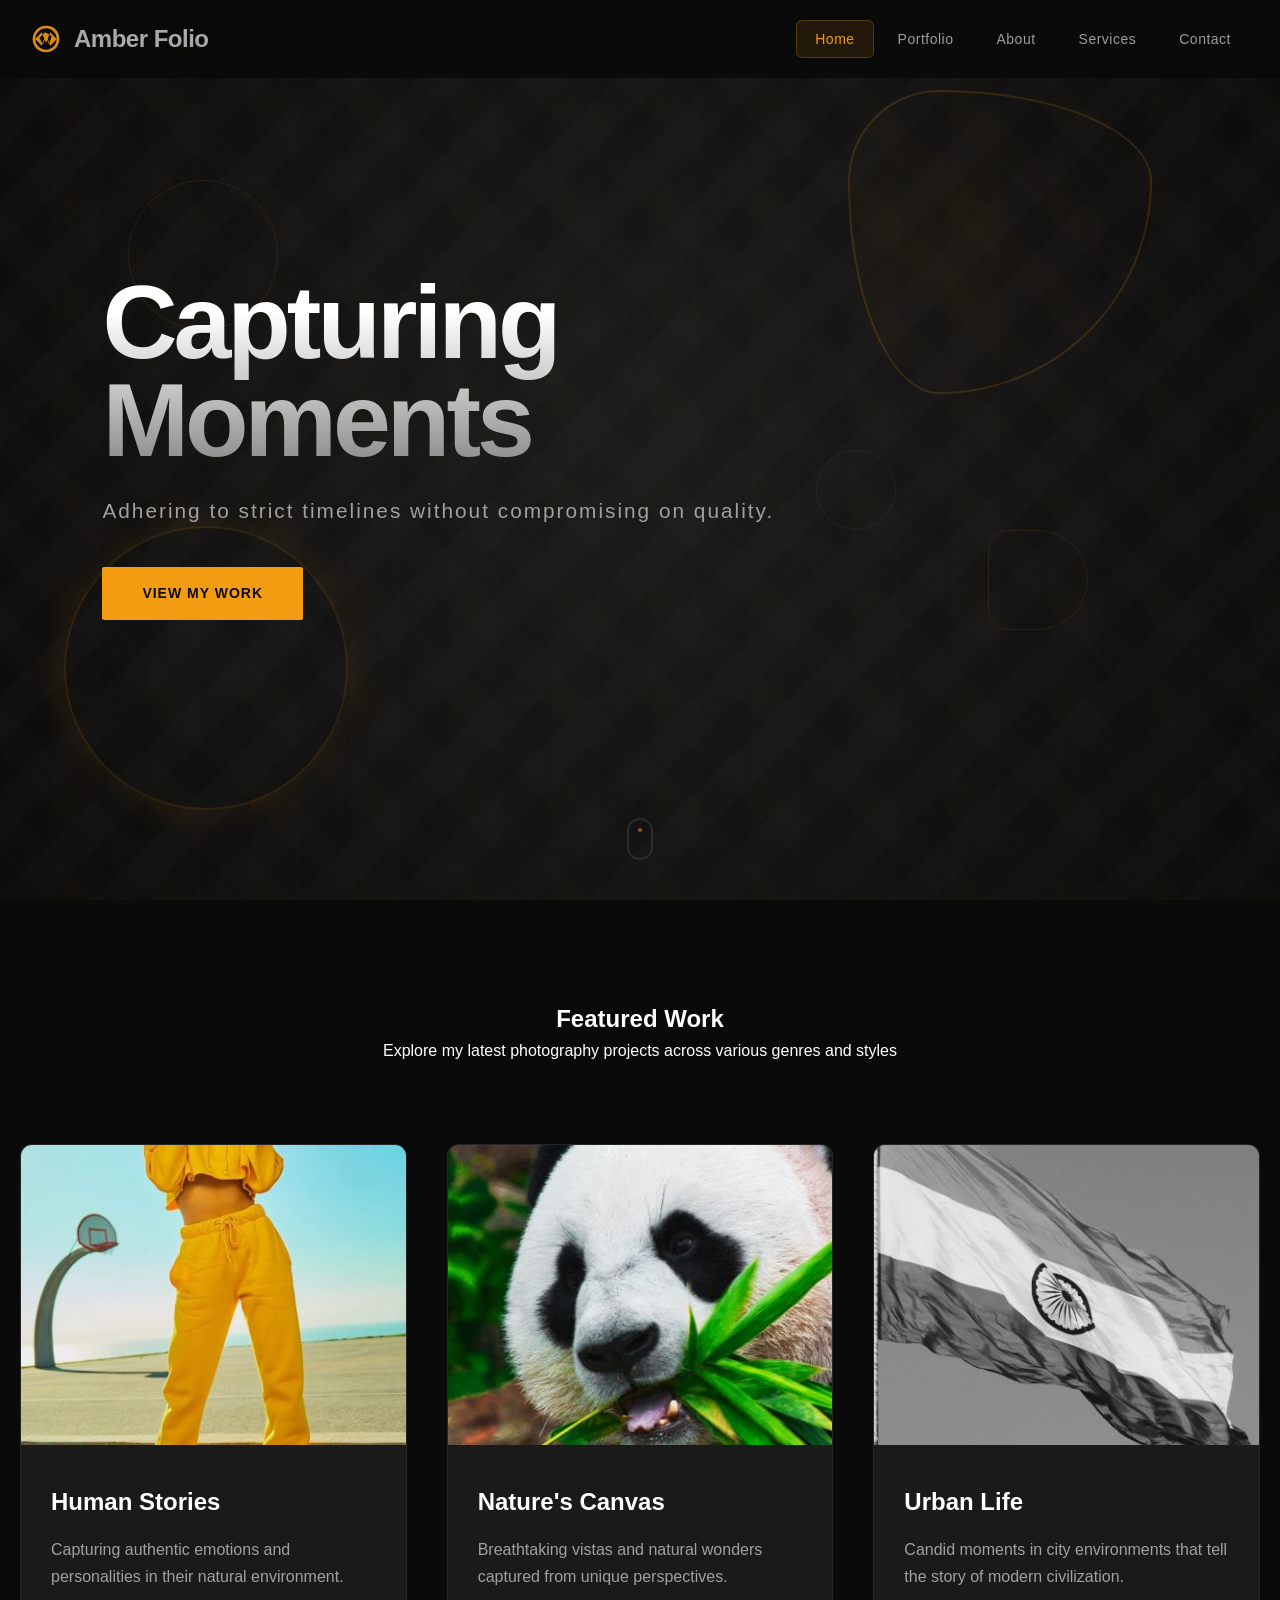
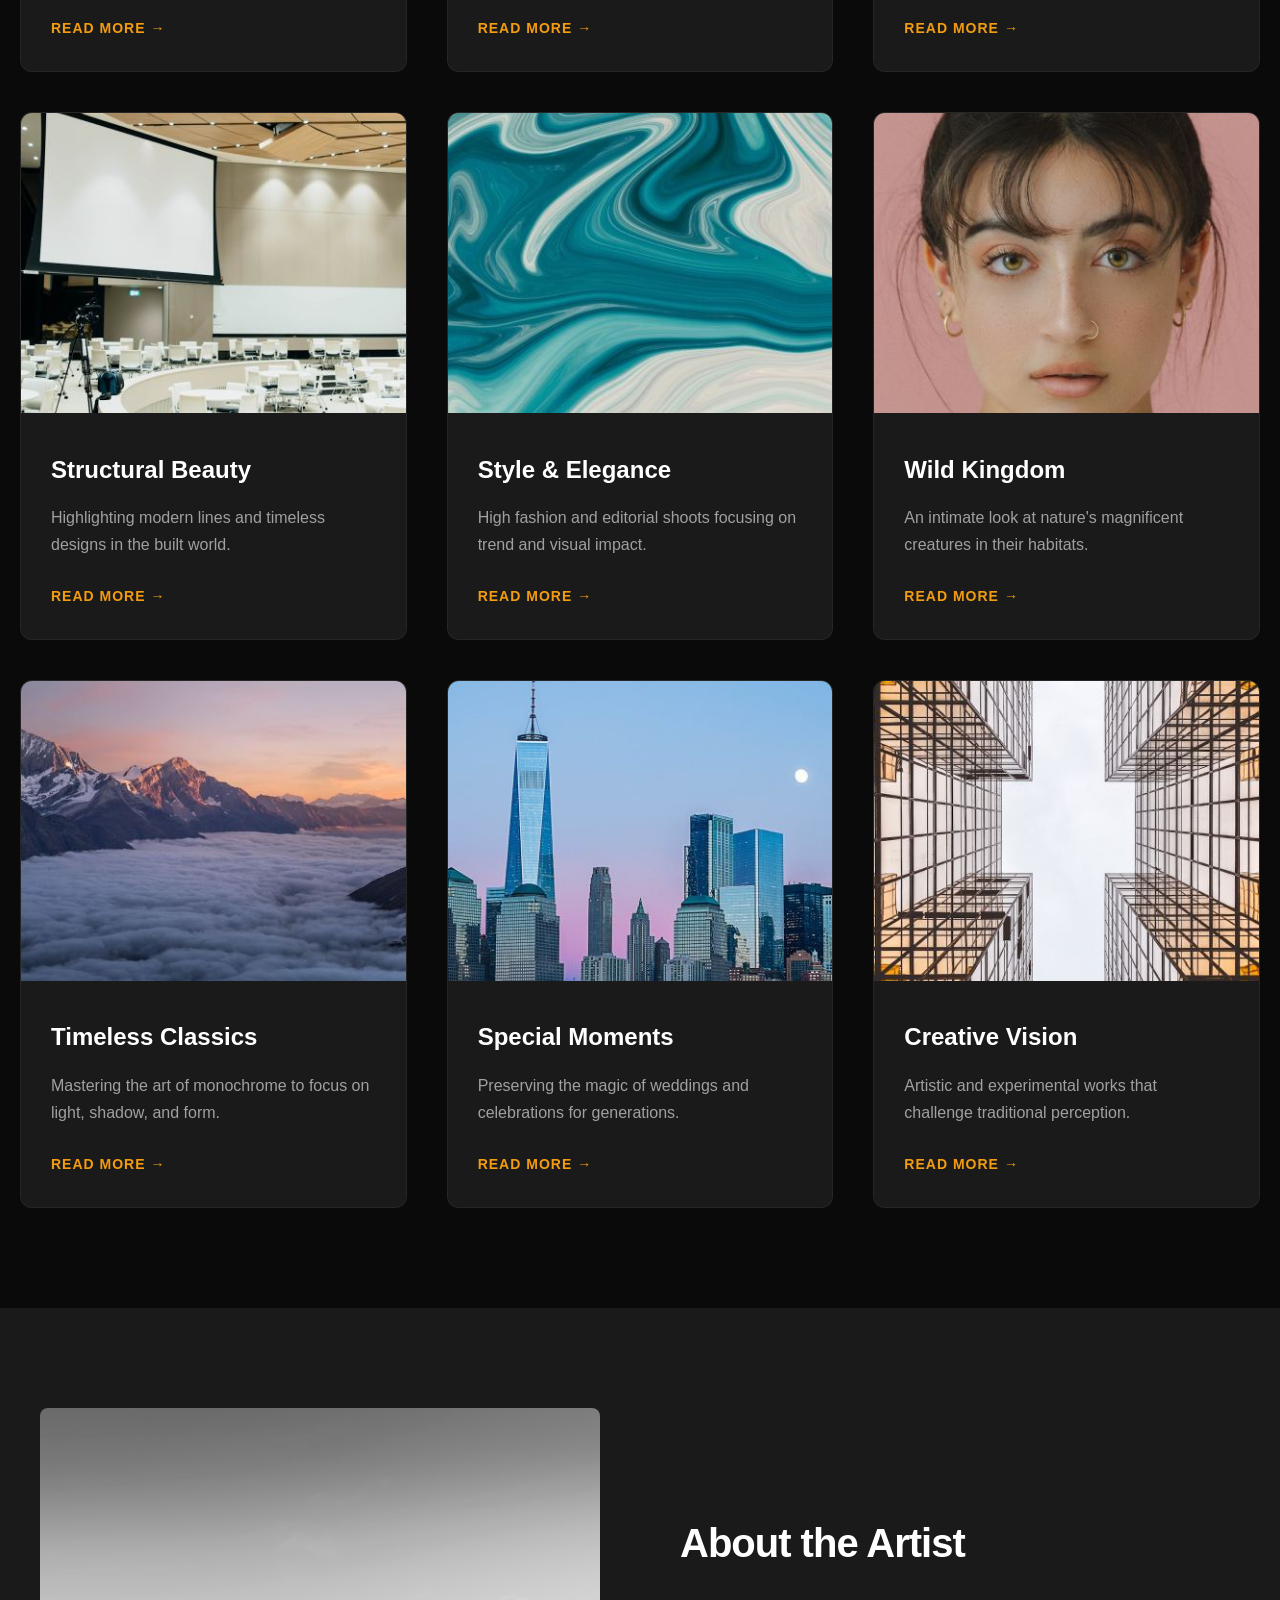
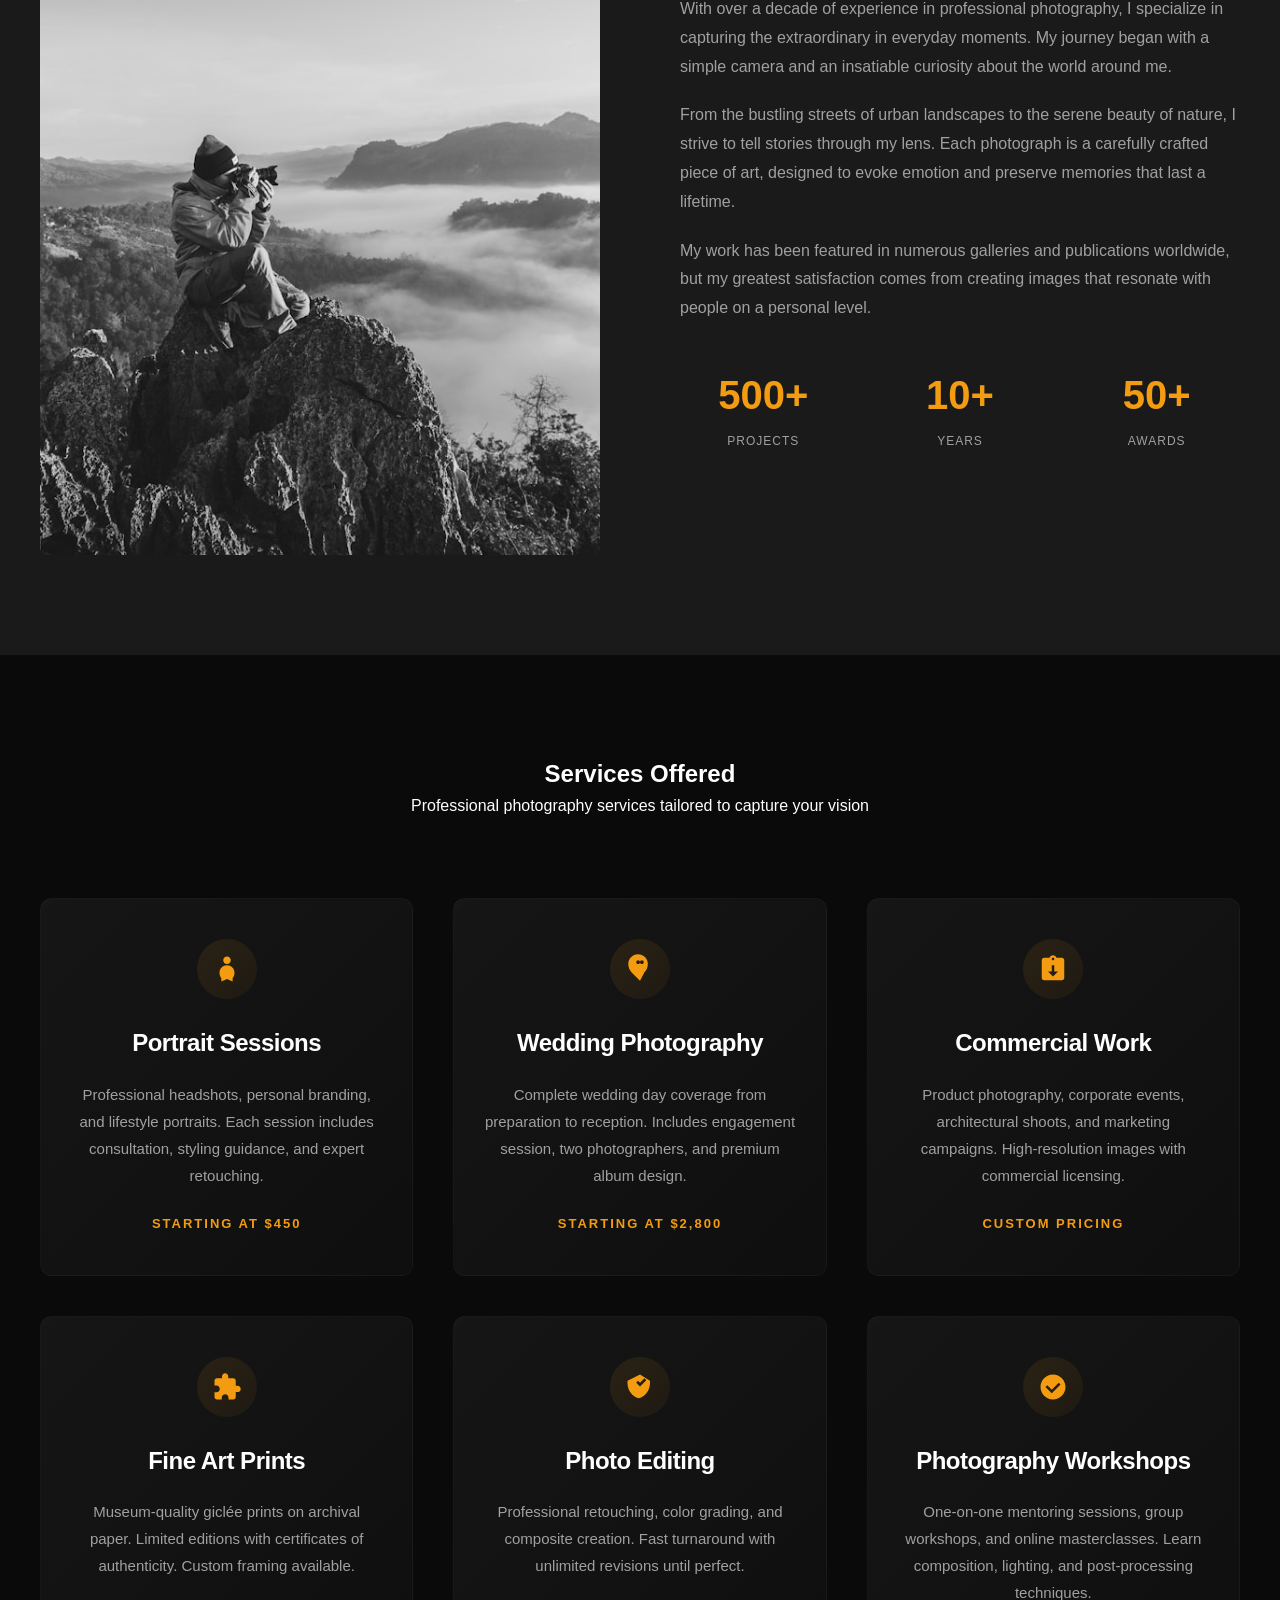
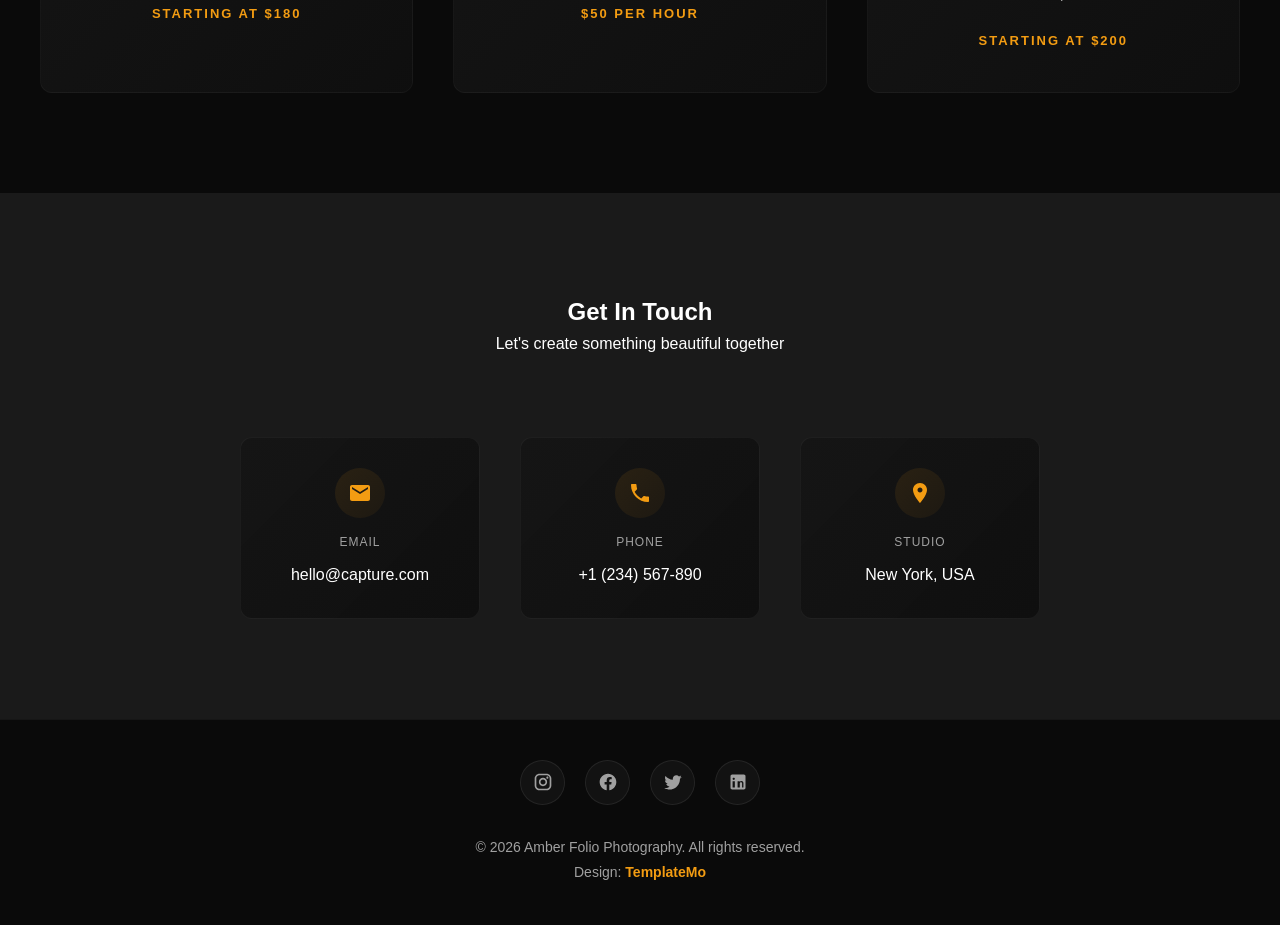
==== index.html @ cbd23a36 "initial commit" ====
<!DOCTYPE html>
<html lang="en">

<head>
    <meta charset="UTF-8">
    <meta name="viewport" content="width=device-width, initial-scale=1.0">
    <title>Amber Folio Dark Photography Portfolio by TemplateMo</title>
    <link rel="stylesheet" href="templatemo-amber-folio.css">
    <!--

TemplateMo 615 Amber Folio

https://templatemo.com/tm-615-amber-folio

-->
</head>

<body>
    <!-- Loading Screen -->
    <div class="loading-screen" id="loadingScreen">
        <div class="loader"></div>
    </div>

    <!-- Header Navigation -->
    <header id="header">
        <nav>
            <a href="#home" class="logo">
                <svg viewBox="0 0 24 24" xmlns="http://www.w3.org/2000/svg">
                    <path d="M12 20C16.4 20 20 16.4 20 12C20 7.6 16.4 4 12 4C7.6 4 4 7.6 4 12C4 16.4 7.6 20 12 20M12 2C18.5 2 22 6.5 22 12C22 17.5 17.5 22 12 22C6.5 22 2 17.5 2 12C2 6.5 6.5 2 12 2M14.3 16.2L12 10L9.7 16.2L7 11.3L11.3 7L16.2 9.7L14.3 16.2M8.8 17L12 8L15.2 17L20 12L15.2 7L12 15L8.8 7L4 12L8.8 17Z"/>
                </svg> Amber Folio
            </a>
            <ul class="nav-menu" id="navMenu">
                <li><a href="#home">Home</a></li>
                <li><a href="#portfolio">Portfolio</a></li>
                <li><a href="#about">About</a></li>
                <li><a href="#services">Services</a></li>
                <li><a href="#contact">Contact</a></li>
            </ul>
            <div class="menu-toggle" id="menuToggle">
                <span></span>
                <span></span>
                <span></span>
            </div>
        </nav>
    </header>

    <!-- Hero Section -->
    <section class="hero-section" id="home">
        <div class="hero-bg"></div>
        <div class="hero-shapes">
            <div class="floating-accent accent-1"></div>
            <div class="floating-accent accent-2"></div>
            <div class="floating-accent accent-3"></div>
        </div>
        <div class="hero-content reveal">
            <h1 class="hero-title">Capturing Moments</h1>
            <p class="hero-subtitle">Adhering to strict timelines without compromising on quality.
            </p>
            <a href="#portfolio" class="cta-button">View My Work</a>
        </div>
        <a href="#portfolio" class="scroll-down">
            <span></span>
        </a>
    </section>

    <!-- Portfolio Section with Coverflow -->
    <section class="portfolio-section" id="portfolio">
        <div class="section-header reveal">
            <h2 class="section-title">Featured Work</h2>
            <p class="section-subtitle">Explore my latest photography projects across various genres and styles</p>
        </div>

        <div class="portfolio-grid">
            <div class="portfolio-card reveal">
                <img src="images/templatemo-amber-folio-01.jpg" alt="Portrait Photography" class="portfolio-card-img">
                <div class="portfolio-card-body">
                    <h3 class="portfolio-card-title">Human Stories</h3>
                    <p class="portfolio-card-text">Capturing authentic emotions and personalities in their natural environment.</p>
                    <a href="#" class="read-more">Read More</a>
                </div>
            </div>
            <div class="portfolio-card reveal">
                <img src="images/templatemo-amber-folio-02.jpg" alt="Landscape Photography" class="portfolio-card-img">
                <div class="portfolio-card-body">
                    <h3 class="portfolio-card-title">Nature's Canvas</h3>
                    <p class="portfolio-card-text">Breathtaking vistas and natural wonders captured from unique perspectives.</p>
                    <a href="#" class="read-more">Read More</a>
                </div>
            </div>
            <div class="portfolio-card reveal">
                <img src="images/templatemo-amber-folio-03.jpg" alt="Street Photography" class="portfolio-card-img">
                <div class="portfolio-card-body">
                    <h3 class="portfolio-card-title">Urban Life</h3>
                    <p class="portfolio-card-text">Candid moments in city environments that tell the story of modern civilization.</p>
                    <a href="#" class="read-more">Read More</a>
                </div>
            </div>
            <div class="portfolio-card reveal">
                <img src="images/templatemo-amber-folio-04.jpg" alt="Architecture Photography" class="portfolio-card-img">
                <div class="portfolio-card-body">
                    <h3 class="portfolio-card-title">Structural Beauty</h3>
                    <p class="portfolio-card-text">Highlighting modern lines and timeless designs in the built world.</p>
                    <a href="#" class="read-more">Read More</a>
                </div>
            </div>
            <div class="portfolio-card reveal">
                <img src="images/templatemo-amber-folio-05.jpg" alt="Fashion Photography" class="portfolio-card-img">
                <div class="portfolio-card-body">
                    <h3 class="portfolio-card-title">Style & Elegance</h3>
                    <p class="portfolio-card-text">High fashion and editorial shoots focusing on trend and visual impact.</p>
                    <a href="#" class="read-more">Read More</a>
                </div>
            </div>
            <div class="portfolio-card reveal">
                <img src="images/templatemo-amber-folio-06.jpg" alt="Wildlife Photography" class="portfolio-card-img">
                <div class="portfolio-card-body">
                    <h3 class="portfolio-card-title">Wild Kingdom</h3>
                    <p class="portfolio-card-text">An intimate look at nature's magnificent creatures in their habitats.</p>
                    <a href="#" class="read-more">Read More</a>
                </div>
            </div>
            <div class="portfolio-card reveal">
                <img src="images/templatemo-amber-folio-07.jpg" alt="Black and White Photography" class="portfolio-card-img">
                <div class="portfolio-card-body">
                    <h3 class="portfolio-card-title">Timeless Classics</h3>
                    <p class="portfolio-card-text">Mastering the art of monochrome to focus on light, shadow, and form.</p>
                    <a href="#" class="read-more">Read More</a>
                </div>
            </div>
            <div class="portfolio-card reveal">
                <img src="images/templatemo-amber-folio-08.jpg" alt="Event Photography" class="portfolio-card-img">
                <div class="portfolio-card-body">
                    <h3 class="portfolio-card-title">Special Moments</h3>
                    <p class="portfolio-card-text">Preserving the magic of weddings and celebrations for generations.</p>
                    <a href="#" class="read-more">Read More</a>
                </div>
            </div>
            <div class="portfolio-card reveal">
                <img src="images/templatemo-amber-folio-09.jpg" alt="Abstract Photography" class="portfolio-card-img">
                <div class="portfolio-card-body">
                    <h3 class="portfolio-card-title">Creative Vision</h3>
                    <p class="portfolio-card-text">Artistic and experimental works that challenge traditional perception.</p>
                    <a href="#" class="read-more">Read More</a>
                </div>
            </div>
        </div>
    </section>

    <!-- About Section -->
    <section class="about-section" id="about">
        <div class="about-container reveal">
            <div class="about-image">
                <img src="images/templatemo-about-artist.jpg" alt="Photographer">
            </div>
            <div class="about-content">
                <h2>About the Artist</h2>
                <p>With over a decade of experience in professional photography, I specialize in capturing the extraordinary in everyday moments. My journey began with a simple camera and an insatiable curiosity about the world around me.</p>
                <p>From the bustling streets of urban landscapes to the serene beauty of nature, I strive to tell stories through my lens. Each photograph is a carefully crafted piece of art, designed to evoke emotion and preserve memories that last a lifetime.</p>
                <p>My work has been featured in numerous galleries and publications worldwide, but my greatest satisfaction comes from creating images that resonate with people on a personal level.</p>

                <div class="stats">
                    <div class="stat-item">
                        <div class="stat-number">500+</div>
                        <div class="stat-label">Projects</div>
                    </div>
                    <div class="stat-item">
                        <div class="stat-number">10+</div>
                        <div class="stat-label">Years</div>
                    </div>
                    <div class="stat-item">
                        <div class="stat-number">50+</div>
                        <div class="stat-label">Awards</div>
                    </div>
                </div>
            </div>
        </div>
    </section>

    <!-- Services Section -->
    <section class="services-section" id="services">
        <div class="services-container">
            <div class="section-header reveal">
                <h2 class="section-title">Services Offered</h2>
                <p class="section-subtitle">Professional photography services tailored to capture your vision</p>
            </div>

            <div class="services-grid reveal">
                <div class="service-card">
                    <div class="service-icon">
                        <svg viewBox="0 0 24 24" xmlns="http://www.w3.org/2000/svg">
                            <path d="M12 2C10.34 2 9 3.34 9 5C9 6.66 10.34 8 12 8C13.66 8 15 6.66 15 5C15 3.34 13.66 2 12 2ZM12 9C8.69 9 6 11.69 6 15C6 16.66 6.56 18.17 7.5 19.32V22L12 20L16.5 22V19.32C17.44 18.17 18 16.66 18 15C18 11.69 15.31 9 12 9Z"/>
                        </svg>
                    </div>
                    <h3 class="service-title">Portrait Sessions</h3>
                    <p class="service-description">Professional headshots, personal branding, and lifestyle portraits. Each session includes consultation, styling guidance, and expert retouching.</p>
                    <div class="service-price">Starting at $450</div>
                </div>

                <div class="service-card">
                    <div class="service-icon">
                        <svg viewBox="0 0 24 24" xmlns="http://www.w3.org/2000/svg">
                            <path d="M12 6.5C12 5.67 11.33 5 10.5 5S9 5.67 9 6.5 9.67 8 10.5 8 12 7.33 12 6.5M13.5 5C12.67 5 12 5.67 12 6.5S12.67 8 13.5 8 15 7.33 15 6.5 14.33 5 13.5 5M12 21.35L5.35 14.7C3.58 12.93 2.61 10.54 2.61 8.04C2.61 3.74 6.05 0.25 10.36 0.21C14.72 0.17 18.29 3.69 18.29 8C18.29 10.53 17.34 12.88 15.58 14.65L12 21.35Z"/>
                        </svg>
                    </div>
                    <h3 class="service-title">Wedding Photography</h3>
                    <p class="service-description">Complete wedding day coverage from preparation to reception. Includes engagement session, two photographers, and premium album design.</p>
                    <div class="service-price">Starting at $2,800</div>
                </div>

                <div class="service-card">
                    <div class="service-icon">
                        <svg viewBox="0 0 24 24" xmlns="http://www.w3.org/2000/svg">
                            <path d="M19 3H14.82C14.4 1.84 13.3 1 12 1S9.6 1.84 9.18 3H5C3.9 3 3 3.9 3 5V19C3 20.1 3.9 21 5 21H19C20.1 21 21 20.1 21 19V5C21 3.9 20.1 3 19 3ZM12 3C12.55 3 13 3.45 13 4S12.55 5 12 5 11 4.55 11 4 11.45 3 12 3ZM12 18L8 14H11V9H13V14H16L12 18Z"/>
                        </svg>
                    </div>
                    <h3 class="service-title">Commercial Work</h3>
                    <p class="service-description">Product photography, corporate events, architectural shoots, and marketing campaigns. High-resolution images with commercial licensing.</p>
                    <div class="service-price">Custom Pricing</div>
                </div>

                <div class="service-card">
                    <div class="service-icon">
                        <svg viewBox="0 0 24 24" xmlns="http://www.w3.org/2000/svg">
                            <path d="M20.5 11H19V7C19 5.9 18.1 5 17 5H13V3.5C13 2.12 11.88 1 10.5 1S8 2.12 8 3.5V5H4C2.9 5 2 5.9 2 7V10.8H3.5C4.99 10.8 6.2 12.01 6.2 13.5S4.99 16.2 3.5 16.2H2V20C2 21.1 2.9 22 4 22H7.8V20.5C7.8 19.01 9.01 17.8 10.5 17.8S13.2 19.01 13.2 20.5V22H17C18.1 22 19 21.1 19 20V16H20.5C21.88 16 23 14.88 23 13.5S21.88 11 20.5 11Z"/>
                        </svg>
                    </div>
                    <h3 class="service-title">Fine Art Prints</h3>
                    <p class="service-description">Museum-quality giclée prints on archival paper. Limited editions with certificates of authenticity. Custom framing available.</p>
                    <div class="service-price">Starting at $180</div>
                </div>

                <div class="service-card">
                    <div class="service-icon">
                        <svg viewBox="0 0 24 24" xmlns="http://www.w3.org/2000/svg">
                            <path d="M12 2L2 7V9C2 14.55 5.84 19.74 11 21C16.16 19.74 20 14.55 20 9V7L12 2ZM12 11.5L9 8.5L10.41 7.09L12 8.67L15.59 5.09L17 6.5L12 11.5Z"/>
                        </svg>
                    </div>
                    <h3 class="service-title">Photo Editing</h3>
                    <p class="service-description">Professional retouching, color grading, and composite creation. Fast turnaround with unlimited revisions until perfect.</p>
                    <div class="service-price">$50 per hour</div>
                </div>

                <div class="service-card">
                    <div class="service-icon">
                        <svg viewBox="0 0 24 24" xmlns="http://www.w3.org/2000/svg">
                            <path d="M12 2C6.48 2 2 6.48 2 12S6.48 22 12 22 22 17.52 22 12 17.52 2 12 2ZM11 17L6 12L7.41 10.59L11 14.17L16.59 8.59L18 10L11 17Z"/>
                        </svg>
                    </div>
                    <h3 class="service-title">Photography Workshops</h3>
                    <p class="service-description">One-on-one mentoring sessions, group workshops, and online masterclasses. Learn composition, lighting, and post-processing techniques.</p>
                    <div class="service-price">Starting at $200</div>
                </div>
            </div>
        </div>
    </section>

    <!-- Contact Section -->
    <section class="contact-section" id="contact">
        <div class="contact-container">
            <div class="section-header reveal">
                <h2 class="section-title">Get In Touch</h2>
                <p class="section-subtitle">Let's create something beautiful together</p>
            </div>

            <div class="contact-info reveal">
                <a href="mailto:hello@capture.com" class="contact-item">
                    <div class="contact-icon">
                        <svg viewBox="0 0 24 24" xmlns="http://www.w3.org/2000/svg">
                            <path d="M20 4H4C2.9 4 2 4.9 2 6V18C2 19.1 2.9 20 4 20H20C21.1 20 22 19.1 22 18V6C22 4.9 21.1 4 20 4ZM20 8L12 13L4 8V6L12 11L20 6V8Z"/>
                        </svg>
                    </div>
                    <div class="contact-label">Email</div>
                    <div class="contact-value">hello@capture.com</div>
                </a>

                <a href="tel:+1234567890" class="contact-item">
                    <div class="contact-icon">
                        <svg viewBox="0 0 24 24" xmlns="http://www.w3.org/2000/svg">
                            <path d="M6.62 10.79C8.06 13.62 10.38 15.94 13.21 17.38L15.41 15.18C15.69 14.9 16.08 14.82 16.43 14.93C17.55 15.3 18.75 15.5 20 15.5C20.55 15.5 21 15.95 21 16.5V20C21 20.55 20.55 21 20 21C10.61 21 3 13.39 3 4C3 3.45 3.45 3 4 3H7.5C8.05 3 8.5 3.45 8.5 4C8.5 5.25 8.7 6.45 9.07 7.57C9.18 7.92 9.1 8.31 8.82 8.59L6.62 10.79Z"/>
                        </svg>
                    </div>
                    <div class="contact-label">Phone</div>
                    <div class="contact-value">+1 (234) 567-890</div>
                </a>

                <a href="https://maps.google.com/?q=New+York+USA" target="_blank" rel="noopener" class="contact-item">
                    <div class="contact-icon">
                        <svg viewBox="0 0 24 24" xmlns="http://www.w3.org/2000/svg">
                            <path d="M12 2C8.13 2 5 5.13 5 9C5 14.25 12 22 12 22S19 14.25 19 9C19 5.13 15.87 2 12 2ZM12 11.5C10.62 11.5 9.5 10.38 9.5 9S10.62 6.5 12 6.5S14.5 7.62 14.5 9S13.38 11.5 12 11.5Z"/>
                        </svg>
                    </div>
                    <div class="contact-label">Studio</div>
                    <div class="contact-value">New York, USA</div>
                </a>
            </div>
        </div>
    </section>

    <!-- Footer -->
    <footer>
        <div class="footer-content">
            <div class="social-links">
                <a href="https://instagram.com" target="_blank" rel="noopener" class="social-link" aria-label="Instagram">
                    <svg viewBox="0 0 24 24" xmlns="http://www.w3.org/2000/svg">
                        <path d="M7.8 2H16.2C19.4 2 22 4.6 22 7.8V16.2C22 19.4 19.4 22 16.2 22H7.8C4.6 22 2 19.4 2 16.2V7.8C2 4.6 4.6 2 7.8 2M7.6 4C5.61 4 4 5.61 4 7.6V16.4C4 18.39 5.61 20 7.6 20H16.4C18.39 20 20 18.39 20 16.4V7.6C20 5.61 18.39 4 16.4 4H7.6M17.25 5.5C17.94 5.5 18.5 6.06 18.5 6.75S17.94 8 17.25 8S16 7.44 16 6.75S16.56 5.5 17.25 5.5M12 7C14.76 7 17 9.24 17 12S14.76 17 12 17S7 14.76 7 12S9.24 7 12 7M12 9C10.34 9 9 10.34 9 12S10.34 15 12 15S15 13.66 15 12S13.66 9 12 9Z"/>
                    </svg>
                </a>
                <a href="https://facebook.com/templatemo" target="_blank" rel="noopener" class="social-link" aria-label="Facebook">
                    <svg viewBox="0 0 24 24" xmlns="http://www.w3.org/2000/svg">
                        <path d="M12 2.04C6.5 2.04 2 6.53 2 12.06C2 17.06 5.66 21.21 10.44 21.96V14.96H7.9V12.06H10.44V9.85C10.44 7.34 11.93 5.96 14.22 5.96C15.31 5.96 16.45 6.15 16.45 6.15V8.62H15.19C13.95 8.62 13.56 9.39 13.56 10.18V12.06H16.34L15.89 14.96H13.56V21.96C18.34 21.21 22 17.06 22 12.06C22 6.53 17.5 2.04 12 2.04Z"/>
                    </svg>
                </a>
                <a href="https://x.com/minthu" target="_blank" rel="noopener" class="social-link" aria-label="Twitter">
                    <svg viewBox="0 0 24 24" xmlns="http://www.w3.org/2000/svg">
                        <path d="M22.46 6C21.69 6.35 20.86 6.58 20 6.69C20.88 6.16 21.56 5.32 21.88 4.31C21.05 4.81 20.13 5.16 19.16 5.36C18.37 4.5 17.26 4 16 4C13.65 4 11.73 5.92 11.73 8.29C11.73 8.63 11.77 8.96 11.84 9.27C8.28 9.09 5.11 7.38 3 4.79C2.63 5.42 2.42 6.16 2.42 6.94C2.42 8.43 3.17 9.75 4.33 10.5C3.62 10.5 2.96 10.3 2.38 10V10.03C2.38 12.11 3.86 13.85 5.82 14.24C5.46 14.34 5.08 14.39 4.69 14.39C4.42 14.39 4.15 14.36 3.89 14.31C4.43 16 6 17.26 7.89 17.29C6.43 18.45 4.58 19.13 2.56 19.13C2.22 19.13 1.88 19.11 1.54 19.07C3.44 20.29 5.74 21 8.23 21C16 21 20.33 14.46 20.33 8.79C20.33 8.6 20.33 8.42 20.32 8.23C21.16 7.63 21.88 6.87 22.46 6Z"/>
                    </svg>
                </a>
                <a href="https://linkedin.com" target="_blank" rel="noopener" class="social-link" aria-label="LinkedIn">
                    <svg viewBox="0 0 24 24" xmlns="http://www.w3.org/2000/svg">
                        <path d="M19 3C19.55 3 20.05 3.21 20.41 3.59C20.79 3.95 21 4.45 21 5V19C21 19.55 20.79 20.05 20.41 20.41C20.05 20.79 19.55 21 19 21H5C4.45 21 3.95 20.79 3.59 20.41C3.21 20.05 3 19.55 3 19V5C3 4.45 3.21 3.95 3.59 3.59C3.95 3.21 4.45 3 5 3H19M18.5 18.5V13.2C18.5 11.87 17.45 10.82 16.12 10.82C15.21 10.82 14.46 11.37 14.17 12.15V11H11.5V18.5H14.17V13.57C14.17 12.82 14.79 12.2 15.54 12.2C16.29 12.2 16.91 12.82 16.91 13.57V18.5H18.5M6.88 9.57C7.63 9.57 8.25 8.96 8.25 8.21C8.25 7.46 7.63 6.84 6.88 6.84C6.13 6.84 5.5 7.46 5.5 8.21C5.5 8.96 6.13 9.57 6.88 9.57M8.21 18.5V11H5.5V18.5H8.21Z"/>
                    </svg>
                </a>
            </div>
            <p class="footer-text">
                © 2026 Amber Folio Photography. All rights reserved.<br> Design: <a href="https://templatemo.com" target="_blank" rel="noopener">TemplateMo</a>
            </p>
        </div>
    </footer>

    <!-- Project Modal -->
    <div id="projectModal" class="modal">
        <div class="modal-content">
            <span class="close-modal">&times;</span>
            <div id="modalBody">
                <!-- Content dynamically injected by JS -->
            </div>
        </div>
    </div>

    <script src="templatemo-amber-script.js"></script>
</body>

</html>
---- templatemo-amber-folio.css ----
@charset "utf-8";

/* 

CSS Document 

TemplateMo 615 Amber Folio

https://templatemo.com/tm-615-amber-folio

*/

* {
    margin: 0;
    padding: 0;
    box-sizing: border-box;
}

:root {
    --primary-dark: #0a0a0a;
    --secondary-dark: #1a1a1a;
    --accent-color: #f39c12;
    --text-light: #ffffff;
    --text-gray: #a0a0a0;
    --card-dark: #151515;
}

html {
    scroll-behavior: smooth;
}

body {
    font-family: 'Inter', -apple-system, BlinkMacSystemFont, 'Segoe UI', sans-serif;
    background: var(--primary-dark);
    color: var(--text-light);
    overflow-x: hidden;
    line-height: 1.6;
}


/* Custom Scrollbar */

::-webkit-scrollbar {
    width: 8px;
}

::-webkit-scrollbar-track {
    background: var(--secondary-dark);
}

::-webkit-scrollbar-thumb {
    background: var(--accent-color);
    border-radius: 4px;
}


/* Header Navigation */

header {
    position: fixed;
    top: 0;
    left: 0;
    right: 0;
    background: rgba(10, 10, 10, 0.95);
    backdrop-filter: blur(10px);
    z-index: 1000;
    padding: 20px 0;
    transition: all 0.3s ease;
}

header.scrolled {
    padding: 15px 0;
    background: rgba(10, 10, 10, 0.98);
}

nav {
    max-width: 1400px;
    margin: 0 auto;
    padding: 0 30px;
    display: flex;
    justify-content: space-between;
    align-items: center;
}

.logo {
    font-size: 24px;
    font-weight: 700;
    letter-spacing: -0.5px;
    color: rgba(255, 255, 255, 0.65);
    text-decoration: none;
    display: flex;
    align-items: center;
    gap: 12px;
    transition: all 0.3s ease;
}

.logo:hover {
    color: rgba(255, 255, 255, 0.85);
}

.logo svg {
    width: 32px;
    height: 32px;
    fill: var(--accent-color);
    opacity: 0.9;
    transition: all 0.3s ease;
}

.logo:hover svg {
    opacity: 1;
    transform: rotate(-5deg) scale(1.05);
}

.nav-menu {
    display: flex;
    list-style: none;
    gap: 5px;
}

.nav-menu a {
    color: rgba(255, 255, 255, 0.6);
    text-decoration: none;
    font-size: 14px;
    font-weight: 500;
    letter-spacing: 0.5px;
    padding: 10px 18px;
    position: relative;
    transition: all 0.3s ease;
    border-radius: 6px;
    background: transparent;
    border: 1px solid transparent;
}

.nav-menu a::before {
    content: '';
    position: absolute;
    top: 50%;
    left: 50%;
    width: 0;
    height: 0;
    background: radial-gradient(circle, rgba(243, 156, 18, 0.15) 0%, transparent 70%);
    border-radius: 50%;
    transform: translate(-50%, -50%);
    transition: all 0.4s ease;
    z-index: -1;
}

.nav-menu a:hover {
    color: rgba(255, 255, 255, 0.9);
    background: linear-gradient(135deg, rgba(243, 156, 18, 0.08) 0%, rgba(243, 156, 18, 0.03) 100%);
    border-color: rgba(243, 156, 18, 0.2);
    transform: translateY(-1px);
}

.nav-menu a:hover::before {
    width: 100%;
    height: 100%;
    border-radius: 6px;
}

.nav-menu a.active {
    color: var(--accent-color);
    background: rgba(243, 156, 18, 0.1);
    border-color: rgba(243, 156, 18, 0.25);
}


/* Mobile Menu Toggle */

.menu-toggle {
    display: none;
    flex-direction: column;
    cursor: pointer;
    gap: 4px;
}

.menu-toggle span {
    width: 25px;
    height: 2px;
    background: var(--text-light);
    transition: all 0.3s ease;
}


/* Hero Section */

.hero-section {
    height: 100vh;
    display: flex;
    align-items: center;
    justify-content: flex-start;
    position: relative;
    background: radial-gradient(circle at center, #1a1a1a 0%, #0a0a0a 100%);
    margin-top: 0;
    overflow: hidden;
    padding-left: clamp(20px, 8vw, 120px);
}

.hero-bg {
    position: absolute;
    top: 0;
    left: 0;
    right: 0;
    bottom: 0;
    opacity: 0.3;
    background-image: repeating-linear-gradient(45deg, transparent, transparent 35px, rgba(243, 156, 18, 0.04) 35px, rgba(243, 156, 18, 0.04) 70px), repeating-linear-gradient(-45deg, transparent, transparent 35px, rgba(255, 255, 255, .04) 35px, rgba(255, 255, 255, .04) 70px), repeating-linear-gradient(90deg, transparent, transparent 50px, rgba(243, 156, 18, 0.03) 50px, rgba(243, 156, 18, 0.03) 100px);
}

.hero-bg::after {
    content: '';
    position: absolute;
    inset: 0;
    background-image: url("data:image/svg+xml,%3Csvg viewBox='0 0 256 256' xmlns='http://www.w3.org/2000/svg'%3E%3Cfilter id='n'%3E%3CfeTurbulence type='fractalNoise' baseFrequency='0.85' numOctaves='4' stitchTiles='stitch'/%3E%3C/filter%3E%3Crect width='100%25' height='100%25' filter='url(%23n)' opacity='0.05'/%3E%3C/svg%3E");
    pointer-events: none;
}


/* Animated geometric shapes for hero background */

.hero-section::before {
    content: '';
    position: absolute;
    top: 10%;
    right: 10%;
    width: 300px;
    height: 300px;
    border: 2px solid rgba(243, 156, 18, 0.15);
    border-radius: 30% 70% 70% 30% / 30% 30% 70% 70%;
    animation: morphShape 20s ease-in-out infinite;
    background: radial-gradient(circle at 30% 50%, rgba(243, 156, 18, 0.03), transparent 70%);
}

.hero-section::after {
    content: '';
    position: absolute;
    bottom: 10%;
    left: 5%;
    width: 280px;
    height: 280px;
    border: 2px solid rgba(243, 156, 18, 0.12);
    border-radius: 50%;
    animation: rotateShape 25s linear infinite;
    background: radial-gradient(circle at 50% 50%, rgba(255, 255, 255, 0.02), transparent 60%);
    box-shadow: 0 0 40px rgba(243, 156, 18, 0.1);
}


/* Additional floating accent shapes */

.hero-shapes {
    position: absolute;
    top: 0;
    left: 0;
    width: 100%;
    height: 100%;
    pointer-events: none;
}

.floating-accent {
    position: absolute;
    border: 1px solid rgba(243, 156, 18, 0.1);
    animation: float 15s ease-in-out infinite;
}

.accent-1 {
    top: 20%;
    left: 10%;
    width: 150px;
    height: 150px;
    border-radius: 50%;
    animation-delay: 0s;
}

.accent-2 {
    bottom: 30%;
    right: 15%;
    width: 100px;
    height: 100px;
    border-radius: 30% 70% 70% 30%;
    animation-delay: -5s;
}

.accent-3 {
    top: 50%;
    right: 30%;
    width: 80px;
    height: 80px;
    border-radius: 50%;
    animation-delay: -10s;
    border-color: rgba(255, 255, 255, 0.05);
}

@keyframes morphShape {
    0%,
    100% {
        border-radius: 30% 70% 70% 30% / 30% 30% 70% 70%;
        transform: rotate(0deg) scale(1);
    }
    33% {
        border-radius: 70% 30% 30% 70% / 70% 70% 30% 30%;
        transform: rotate(120deg) scale(1.1);
    }
    66% {
        border-radius: 30% 70% 40% 60% / 60% 30% 70% 40%;
        transform: rotate(240deg) scale(0.95);
    }
}

@keyframes rotateShape {
    0% {
        transform: rotate(0deg) scale(1);
    }
    50% {
        transform: rotate(180deg) scale(1.05);
    }
    100% {
        transform: rotate(360deg) scale(1);
    }
}

@keyframes float {
    0%,
    100% {
        transform: translateY(0) translateX(0) rotate(0deg);
    }
    25% {
        transform: translateY(-20px) translateX(10px) rotate(90deg);
    }
    50% {
        transform: translateY(10px) translateX(-10px) rotate(180deg);
    }
    75% {
        transform: translateY(-10px) translateX(5px) rotate(270deg);
    }
}

.hero-content {
    text-align: left;
    z-index: 1;
    max-width: 700px;
    padding: 0;
}

.hero-title {
    font-size: clamp(3.5rem, 12vw, 6.5rem);
    font-weight: 900;
    letter-spacing: -4px;
    line-height: 0.95;
    margin-bottom: 24px;
    background: linear-gradient(to bottom, #ffffff 20%, #888888 100%);
    -webkit-background-clip: text;
    -webkit-text-fill-color: transparent;
    background-clip: text;
}

.hero-subtitle {
    font-size: clamp(1rem, 2vw, 1.3rem);
    color: var(--text-gray);
    margin-bottom: 40px;
    font-weight: 300;
    letter-spacing: 2px;
}

.cta-button {
    display: inline-block;
    padding: 15px 40px;
    background: var(--accent-color);
    color: var(--primary-dark);
    text-decoration: none;
    font-weight: 600;
    font-size: 14px;
    letter-spacing: 1px;
    text-transform: uppercase;
    border-radius: 2px;
    transition: all 0.3s ease;
    position: relative;
    overflow: hidden;
}

.cta-button:hover {
    transform: translateY(-2px);
    box-shadow: 0 10px 30px rgba(243, 156, 18, 0.3);
}

.scroll-down {
    position: absolute;
    bottom: 40px;
    left: 50%;
    transform: translateX(-50%);
    z-index: 10;
    opacity: 0.5;
    transition: opacity 0.3s ease;
}

.scroll-down:hover {
    opacity: 1;
}

.scroll-down span {
    display: block;
    width: 26px;
    height: 42px;
    border: 2px solid rgba(255, 255, 255, 0.2);
    border-radius: 14px;
    position: relative;
}

.scroll-down span::before {
    content: '';
    position: absolute;
    top: 8px;
    left: 50%;
    width: 4px;
    height: 4px;
    background: var(--accent-color);
    margin-left: -2px;
    border-radius: 50%;
    animation: scrollWheel 2s infinite;
}

@keyframes scrollWheel {
    0% {
        transform: translateY(0);
        opacity: 1;
    }
    100% {
        transform: translateY(16px);
        opacity: 0;
    }
}


/* Portfolio Section with Grid */

.portfolio-section {
    padding: 100px 20px;
    position: relative;
    background: var(--primary-dark);
}

.section-header {
    text-align: center;
    margin-bottom: 80px;
}

.portfolio-grid {
    display: grid;
    grid-template-columns: repeat(auto-fit, minmax(350px, 1fr));
    gap: 40px;
    max-width: 1300px;
    margin: 0 auto;
}

.portfolio-card {
    background: var(--secondary-dark);
    border: 1px solid rgba(255, 255, 255, 0.05);
    border-radius: 12px;
    overflow: hidden;
    transition: all 0.4s ease;
}

.portfolio-card:hover {
    transform: translateY(-10px);
    border-color: var(--accent-color);
    background: #222;
}

.portfolio-card-img {
    width: 100%;
    height: 300px;
    object-fit: cover;
    transition: 0.5s ease;
}

.portfolio-card:hover .portfolio-card-img {
    transform: scale(1.05);
}

.portfolio-card-body {
    padding: 30px;
}

.portfolio-card-title {
    font-size: 24px;
    font-weight: 700;
    margin-bottom: 15px;
    color: var(--text-light);
}

.portfolio-card-text {
    color: var(--text-gray);
    margin-bottom: 25px;
    line-height: 1.7;
}

.read-more {
    color: var(--accent-color);
    text-decoration: none;
    font-weight: 600;
    font-size: 14px;
    text-transform: uppercase;
    letter-spacing: 1px;
    display: inline-flex;
    align-items: center;
    transition: gap 0.3s;
}

.read-more:hover {
    gap: 8px;
}

.read-more::after {
    content: '→';
    margin-left: 5px;
}


/* Navigation Controls */

.coverflow-controls {
    position: absolute;
    bottom: 20px;
    left: 50%;
    transform: translateX(-50%);
    display: flex;
    gap: 15px;
    z-index: 10;
}

.control-btn {
    width: 45px;
    height: 45px;
    border: 2px solid rgba(255, 255, 255, 0.2);
    background: rgba(26, 26, 26, 0.8);
    backdrop-filter: blur(10px);
    color: var(--text-light);
    cursor: pointer;
    font-size: 18px;
    display: flex;
    align-items: center;
    justify-content: center;
    border-radius: 50%;
    transition: all 0.3s ease;
    position: relative;
}

.control-btn:hover {
    background: var(--accent-color);
    border-color: var(--accent-color);
    color: var(--primary-dark);
    transform: scale(1.1);
}


/* Adjust play button icon positioning */

#playPauseBtn {
    padding-left: 2px;
}

#playPauseBtn.playing {
    padding-left: 0;
}


/* Indicators */

.indicators {
    position: absolute;
    bottom: -40px;
    left: 50%;
    transform: translateX(-50%);
    display: flex;
    gap: 8px;
    z-index: 10;
}

.indicator {
    width: 8px;
    height: 8px;
    border-radius: 50%;
    background: rgba(255, 255, 255, 0.2);
    cursor: pointer;
    transition: all 0.3s ease;
}

.indicator.active {
    width: 30px;
    border-radius: 4px;
    background: var(--accent-color);
}


/* About Section */

.about-section {
    padding: 100px 30px;
    background: var(--secondary-dark);
}

.about-container {
    max-width: 1200px;
    margin: 0 auto;
    display: grid;
    grid-template-columns: 1fr 1fr;
    gap: 80px;
    align-items: center;
}

.about-image {
    position: relative;
    overflow: hidden;
    border-radius: 8px;
}

.about-image img {
    width: 100%;
    height: auto;
    display: block;
    filter: grayscale(100%);
    transition: filter 0.5s ease;
}

.about-image:hover img {
    filter: grayscale(0%);
}

.about-content h2 {
    font-size: clamp(2rem, 4vw, 2.5rem);
    margin-bottom: 20px;
    font-weight: 800;
    letter-spacing: -1px;
}

.about-content p {
    color: var(--text-gray);
    line-height: 1.8;
    margin-bottom: 20px;
    font-size: 16px;
}

.stats {
    display: grid;
    grid-template-columns: repeat(3, 1fr);
    gap: 30px;
    margin-top: 40px;
}

.stat-item {
    text-align: center;
}

.stat-number {
    font-size: 2.5rem;
    font-weight: 800;
    color: var(--accent-color);
    margin-bottom: 5px;
}

.stat-label {
    font-size: 12px;
    text-transform: uppercase;
    letter-spacing: 1px;
    color: var(--text-gray);
}


/* Services Section */

.services-section {
    padding: 100px 30px;
    background: var(--primary-dark);
}

.services-container {
    max-width: 1200px;
    margin: 0 auto;
}

.services-grid {
    display: grid;
    grid-template-columns: repeat(auto-fit, minmax(300px, 1fr));
    gap: 40px;
    margin-top: 60px;
}

.service-card {
    background: linear-gradient(135deg, rgba(26, 26, 26, 0.8), rgba(15, 15, 15, 0.9));
    padding: 40px 30px;
    border-radius: 12px;
    text-align: center;
    transition: all 0.4s ease;
    border: 1px solid rgba(255, 255, 255, 0.03);
    position: relative;
    overflow: hidden;
}

.service-card::before {
    content: '';
    position: absolute;
    top: -50%;
    right: -50%;
    width: 200%;
    height: 200%;
    background: radial-gradient(circle, var(--accent-color) 0%, transparent 70%);
    opacity: 0;
    transition: opacity 0.4s ease;
    pointer-events: none;
}

.service-card:hover::before {
    opacity: 0.05;
}

.service-card:hover {
    transform: translateY(-10px);
    border-color: rgba(243, 156, 18, 0.3);
    box-shadow: 0 20px 40px rgba(0, 0, 0, 0.5);
    background: linear-gradient(135deg, rgba(30, 30, 30, 0.9), rgba(20, 20, 20, 1));
}

.service-icon {
    width: 60px;
    height: 60px;
    margin: 0 auto 25px;
    display: flex;
    align-items: center;
    justify-content: center;
    background: linear-gradient(135deg, rgba(243, 156, 18, 0.1), rgba(243, 156, 18, 0.05));
    border-radius: 50%;
    transition: all 0.4s ease;
}

.service-card:hover .service-icon {
    transform: scale(1.1);
    background: linear-gradient(135deg, rgba(243, 156, 18, 0.15), rgba(243, 156, 18, 0.1));
}

.service-icon svg {
    width: 30px;
    height: 30px;
    fill: var(--accent-color);
}

.service-title {
    font-size: 1.5rem;
    margin-bottom: 18px;
    font-weight: 700;
    color: var(--text-light);
    letter-spacing: -0.5px;
}

.service-description {
    color: var(--text-gray);
    line-height: 1.8;
    font-size: 15px;
    margin-bottom: 25px;
}

.service-price {
    font-size: 13px;
    color: var(--accent-color);
    text-transform: uppercase;
    letter-spacing: 2px;
    font-weight: 600;
}


/* Contact Section */

.contact-section {
    padding: 100px 30px;
    background: var(--secondary-dark);
}

.contact-container {
    max-width: 800px;
    margin: 0 auto;
    text-align: center;
}

.contact-info {
    display: grid;
    grid-template-columns: repeat(auto-fit, minmax(200px, 1fr));
    gap: 40px;
    margin-top: 60px;
}

.contact-item {
    display: block;
    padding: 30px;
    background: linear-gradient(135deg, rgba(21, 21, 21, 0.9), rgba(15, 15, 15, 1));
    border-radius: 12px;
    transition: all 0.4s ease;
    text-decoration: none;
    border: 1px solid rgba(255, 255, 255, 0.05);
    cursor: pointer;
    position: relative;
    overflow: hidden;
}

.contact-item::before {
    content: '';
    position: absolute;
    top: -50%;
    left: -50%;
    width: 200%;
    height: 200%;
    background: radial-gradient(circle, var(--accent-color) 0%, transparent 70%);
    opacity: 0;
    transition: opacity 0.4s ease;
    pointer-events: none;
}

.contact-item:hover::before {
    opacity: 0.08;
}

.contact-item:hover {
    transform: translateY(-8px) scale(1.02);
    box-shadow: 0 15px 35px rgba(0, 0, 0, 0.6);
    border-color: rgba(243, 156, 18, 0.3);
}

.contact-icon {
    width: 50px;
    height: 50px;
    margin: 0 auto 15px;
    display: flex;
    align-items: center;
    justify-content: center;
    background: linear-gradient(135deg, rgba(243, 156, 18, 0.1), rgba(243, 156, 18, 0.05));
    border-radius: 50%;
    transition: all 0.4s ease;
}

.contact-item:hover .contact-icon {
    transform: rotate(5deg) scale(1.1);
    background: linear-gradient(135deg, rgba(243, 156, 18, 0.2), rgba(243, 156, 18, 0.1));
}

.contact-icon svg {
    width: 24px;
    height: 24px;
    fill: var(--accent-color);
}

.contact-label {
    font-size: 12px;
    text-transform: uppercase;
    letter-spacing: 1px;
    color: var(--text-gray);
    margin-bottom: 10px;
}

.contact-value {
    color: var(--text-light);
    font-size: 16px;
    text-decoration: none;
    transition: color 0.3s ease;
}

.contact-item:hover .contact-value {
    color: var(--accent-color);
}


/* Footer */

footer {
    background: var(--primary-dark);
    padding: 40px 30px;
    text-align: center;
    border-top: 1px solid rgba(255, 255, 255, 0.05);
}

.footer-content {
    max-width: 1200px;
    margin: 0 auto;
}

.social-links {
    display: flex;
    justify-content: center;
    gap: 20px;
    margin-bottom: 30px;
}

.social-link {
    width: 45px;
    height: 45px;
    border: 1px solid rgba(255, 255, 255, 0.08);
    border-radius: 50%;
    display: flex;
    align-items: center;
    justify-content: center;
    color: var(--text-gray);
    text-decoration: none;
    transition: all 0.3s ease;
    background: rgba(26, 26, 26, 0.5);
    position: relative;
    overflow: hidden;
}

.social-link::before {
    content: '';
    position: absolute;
    top: 50%;
    left: 50%;
    width: 0;
    height: 0;
    border-radius: 50%;
    background: var(--accent-color);
    transition: all 0.4s ease;
    transform: translate(-50%, -50%);
}

.social-link:hover::before {
    width: 100%;
    height: 100%;
}

.social-link svg {
    width: 20px;
    height: 20px;
    fill: var(--text-gray);
    z-index: 1;
    transition: all 0.3s ease;
}

.social-link:hover {
    border-color: var(--accent-color);
    transform: translateY(-3px);
}

.social-link:hover svg {
    fill: var(--primary-dark);
}

.footer-text {
    color: var(--text-gray);
    font-size: 14px;
    line-height: 1.8;
}

.footer-text a {
    color: var(--accent-color);
    text-decoration: none;
    font-weight: 600;
    transition: opacity 0.3s ease;
}

.footer-text a:hover {
    opacity: 0.8;
}


/* Mobile Responsive Styles */

@media (max-width: 768px) {
    .nav-menu {
        position: fixed;
        left: -100%;
        top: 70px;
        flex-direction: column;
        background: rgba(10, 10, 10, 0.98);
        width: 100%;
        text-align: center;
        transition: 0.3s;
        padding: 30px 0;
        gap: 10px;
        backdrop-filter: blur(10px);
    }
    .nav-menu.active {
        left: 0;
    }
    .nav-menu a {
        padding: 12px 20px;
        display: block;
        font-size: 16px;
    }
    .menu-toggle {
        display: flex;
    }
    .menu-toggle.active span:nth-child(1) {
        transform: rotate(45deg) translate(5px, 5px);
    }
    .menu-toggle.active span:nth-child(2) {
        opacity: 0;
    }
    .menu-toggle.active span:nth-child(3) {
        transform: rotate(-45deg) translate(5px, -5px);
    }
    .coverflow-container {
        height: clamp(280px, 40vh, 350px);
    }
    .coverflow-item {
        width: clamp(170px, 22vh, 220px);
        height: clamp(230px, 30vh, 300px);
    }
    .about-container {
        grid-template-columns: 1fr;
        gap: 40px;
    }
    .stats {
        grid-template-columns: repeat(3, 1fr);
        gap: 20px;
    }
    .stat-number {
        font-size: 1.8rem;
    }
    .contact-info {
        grid-template-columns: 1fr;
        gap: 20px;
    }
}

@media (max-width: 480px) {
    .hero-title {
        font-size: 2.5rem;
    }
    .coverflow-container {
        height: clamp(250px, 38vh, 320px);
    }
    .coverflow-item {
        width: clamp(150px, 20vh, 200px);
        height: clamp(200px, 28vh, 280px);
    }
    .portfolio-overlay {
        padding: 20px;
    }
    .portfolio-title {
        font-size: 18px;
    }
    .services-grid {
        grid-template-columns: 1fr;
    }
}


/* Loading Animation */

.loading-screen {
    position: fixed;
    top: 0;
    left: 0;
    right: 0;
    bottom: 0;
    background: var(--primary-dark);
    display: flex;
    align-items: center;
    justify-content: center;
    z-index: 9999;
    transition: opacity 0.5s ease;
}

.loading-screen.hidden {
    opacity: 0;
    pointer-events: none;
}

.loader {
    width: 50px;
    height: 50px;
    border: 3px solid rgba(255, 255, 255, 0.1);
    border-top-color: var(--accent-color);
    border-radius: 50%;
    animation: spin 1s linear infinite;
}

@keyframes spin {
    0% {
        transform: rotate(0deg);
    }
    100% {
        transform: rotate(360deg);
    }
}


/* Smooth Reveal Animations */

.reveal {
    opacity: 0;
    transform: translateY(30px);
    transition: all 0.8s ease;
}

.reveal.active {
    opacity: 1;
    transform: translateY(0);
}


/* Project Modal Styles */

.modal {
    display: none;
    position: fixed;
    z-index: 2000;
    inset: 0;
    background: rgba(0, 0, 0, 0.95);
    backdrop-filter: blur(10px);
    padding: 20px;
    overflow-y: auto;
}

.modal-content {
    background: var(--secondary-dark);
    max-width: 900px;
    margin: 40px auto;
    padding: 50px;
    border: 1px solid rgba(243, 156, 18, 0.2);
    border-radius: 16px;
    position: relative;
    animation: modalAppear 0.5s cubic-bezier(0.16, 1, 0.3, 1);
}

@keyframes modalAppear {
    from {
        opacity: 0;
        transform: scale(0.95) translateY(20px);
    }
    to {
        opacity: 1;
        transform: scale(1) translateY(0);
    }
}

.close-modal {
    position: absolute;
    top: 20px;
    right: 25px;
    font-size: 32px;
    color: var(--text-gray);
    cursor: pointer;
    transition: color 0.3s;
}

.close-modal:hover {
    color: var(--accent-color);
}

#modalBody h3 {
    font-size: 32px;
    margin-bottom: 20px;
    color: var(--text-light);
}

#modalBody .modal-desc {
    color: var(--text-gray);
    line-height: 1.8;
    font-size: 16px;
}

#modalBody .modal-meta {
    display: flex;
    gap: 20px;
    margin-top: 30px;
    padding-top: 20px;
    border-top: 1px solid rgba(255, 255, 255, 0.05);
    color: var(--accent-color);
    font-size: 14px;
    font-weight: 600;
}

body.modal-open {
    overflow: hidden;
}
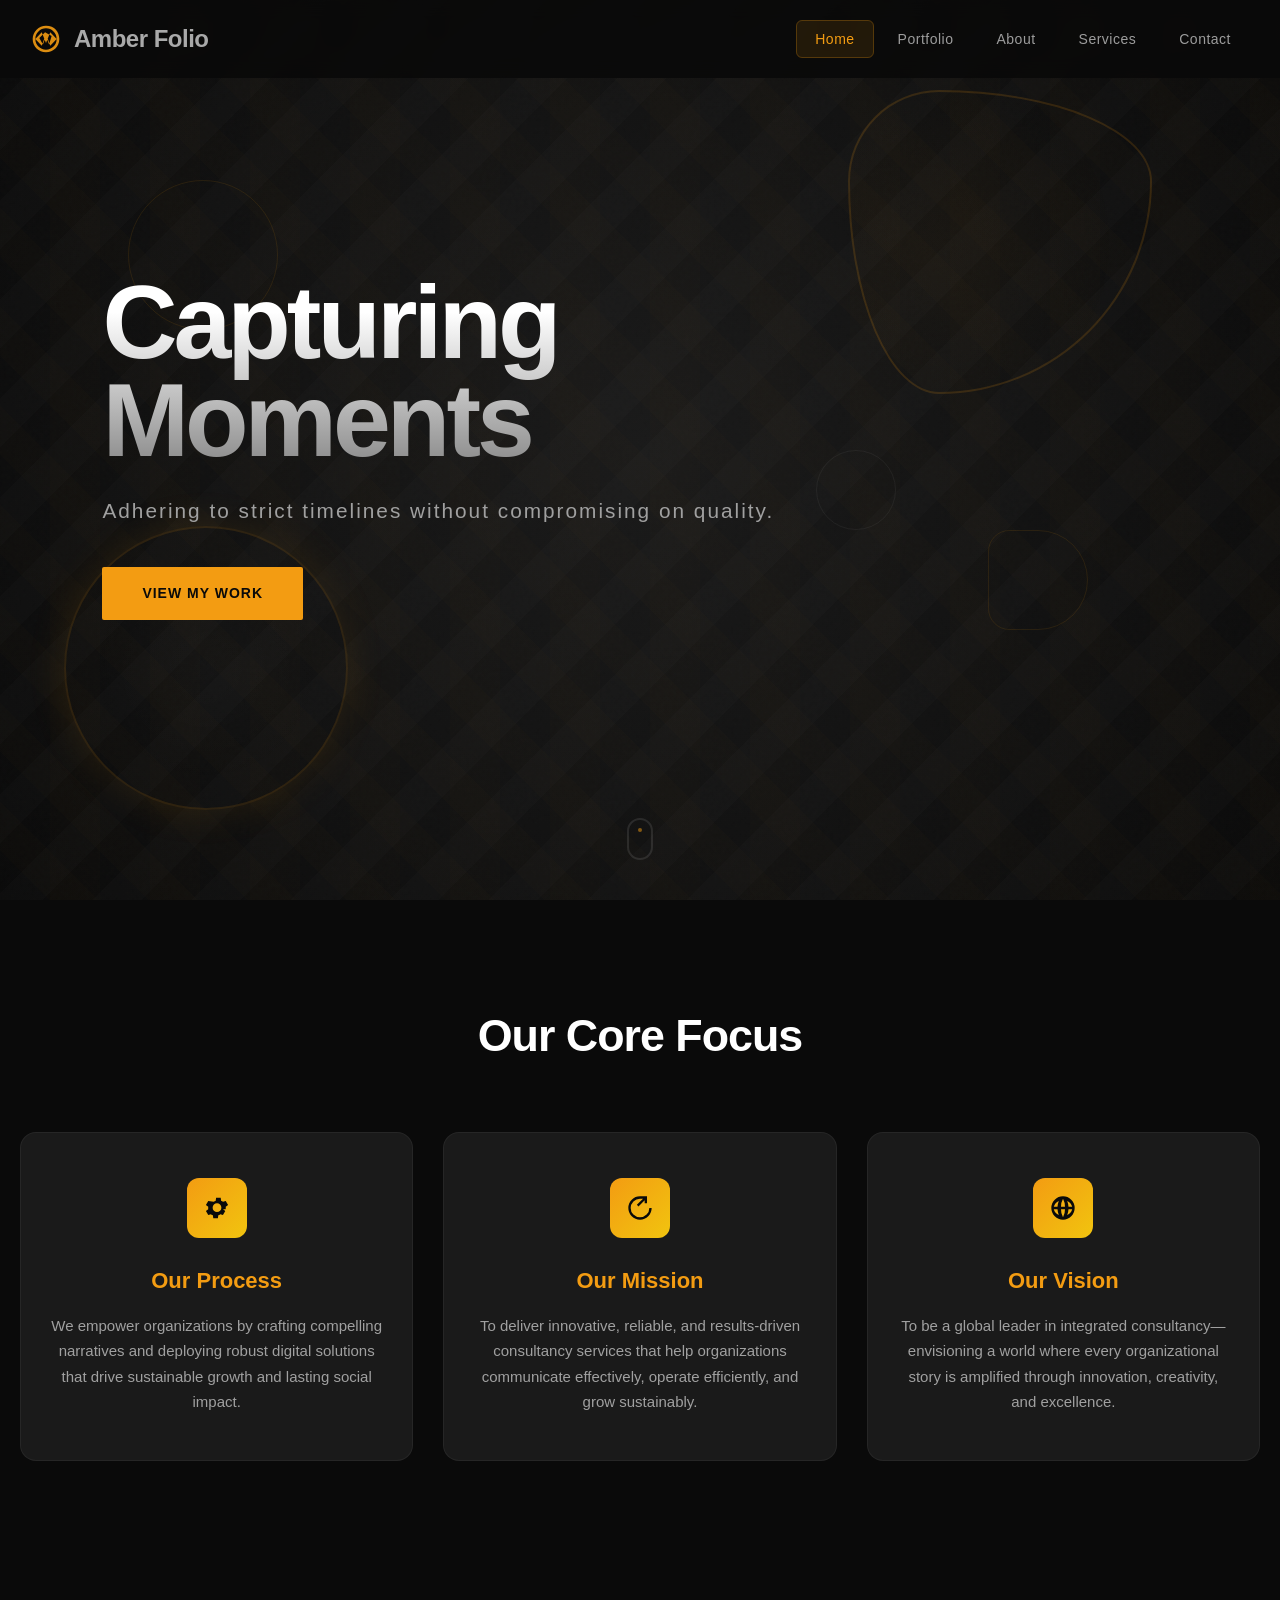
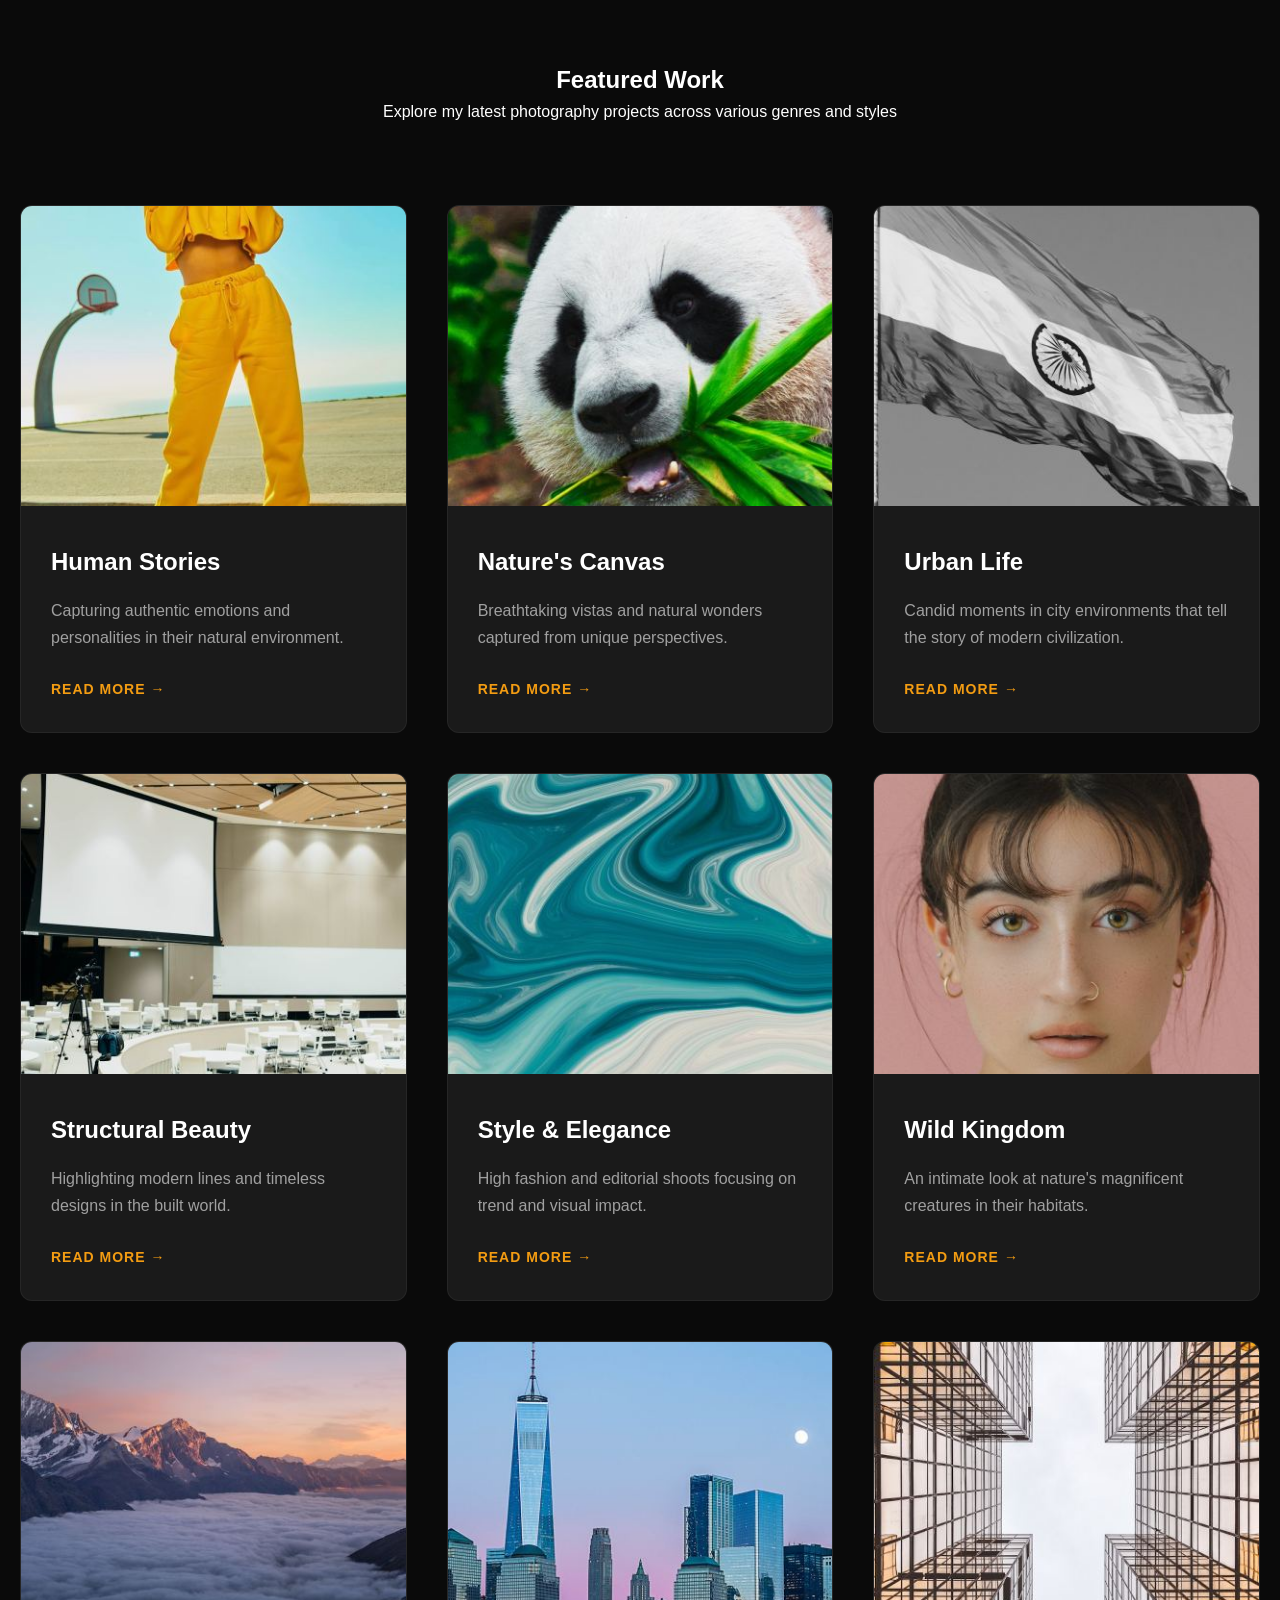
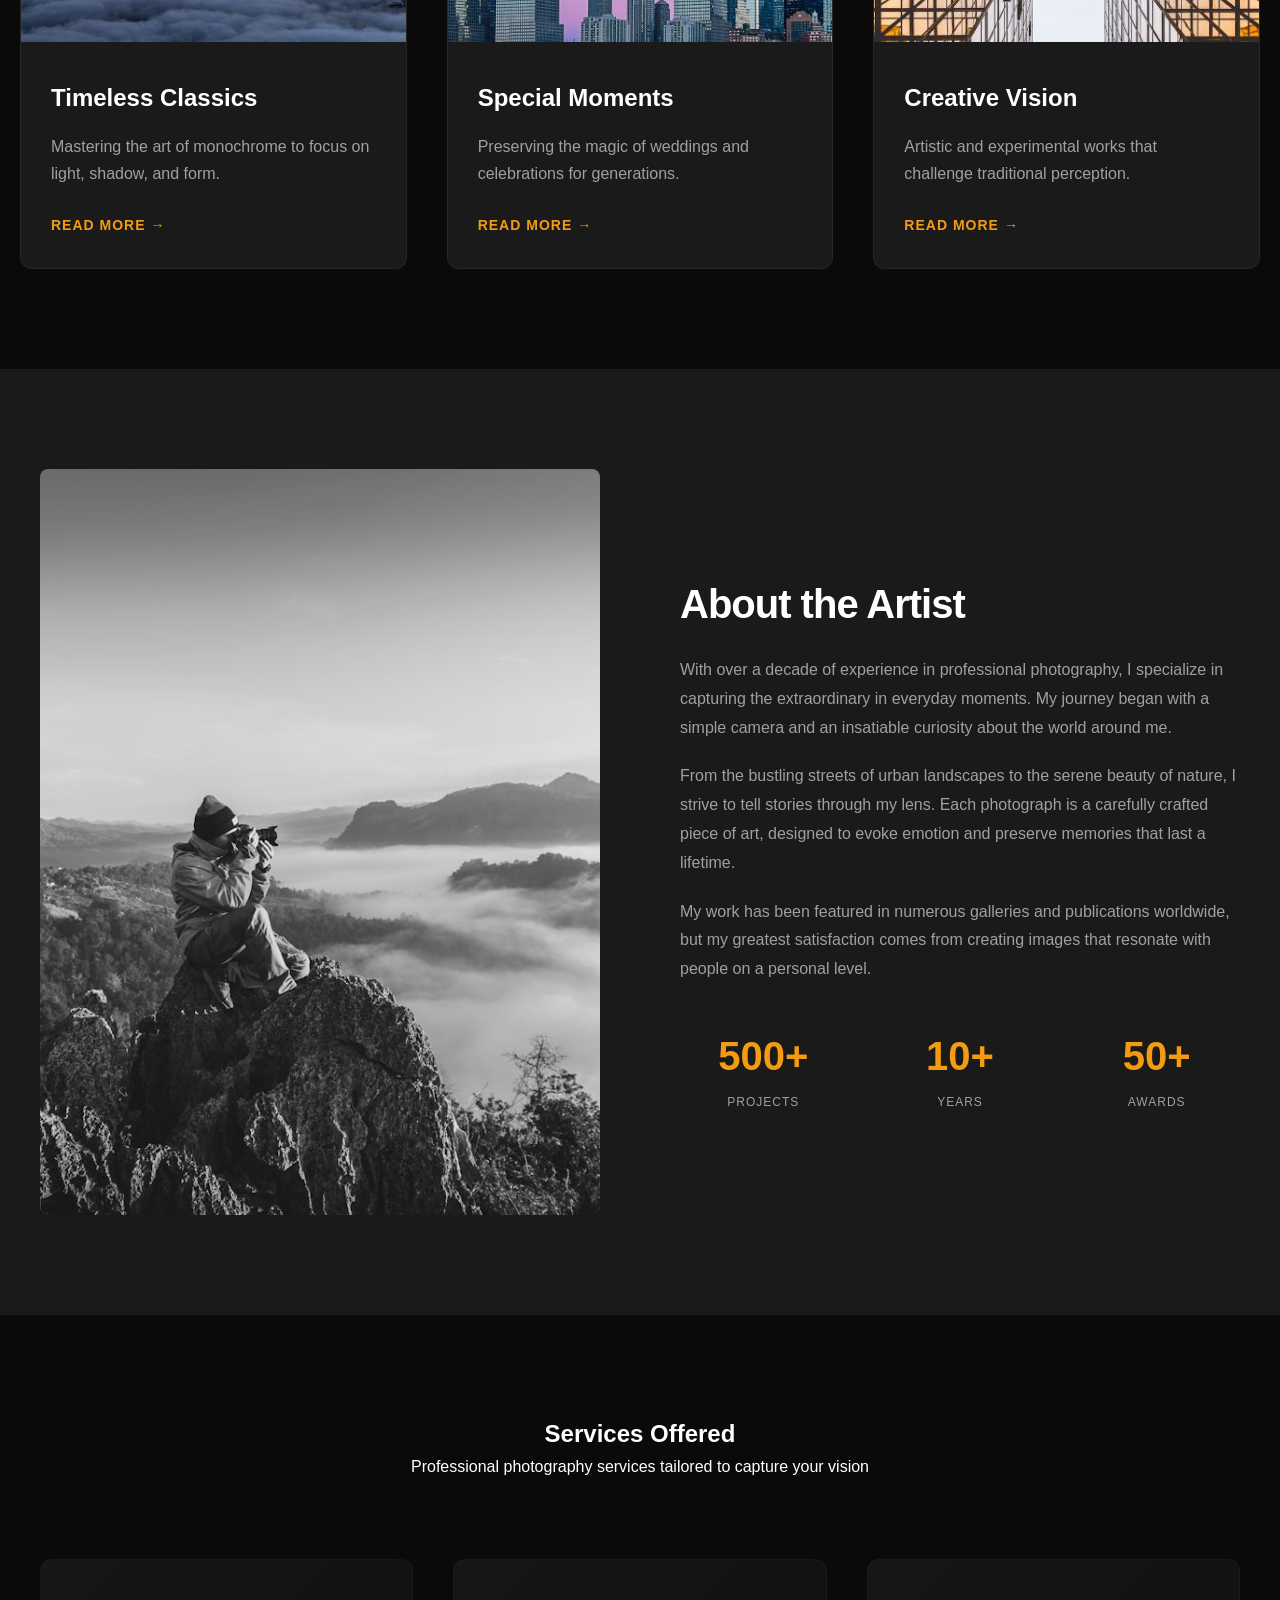
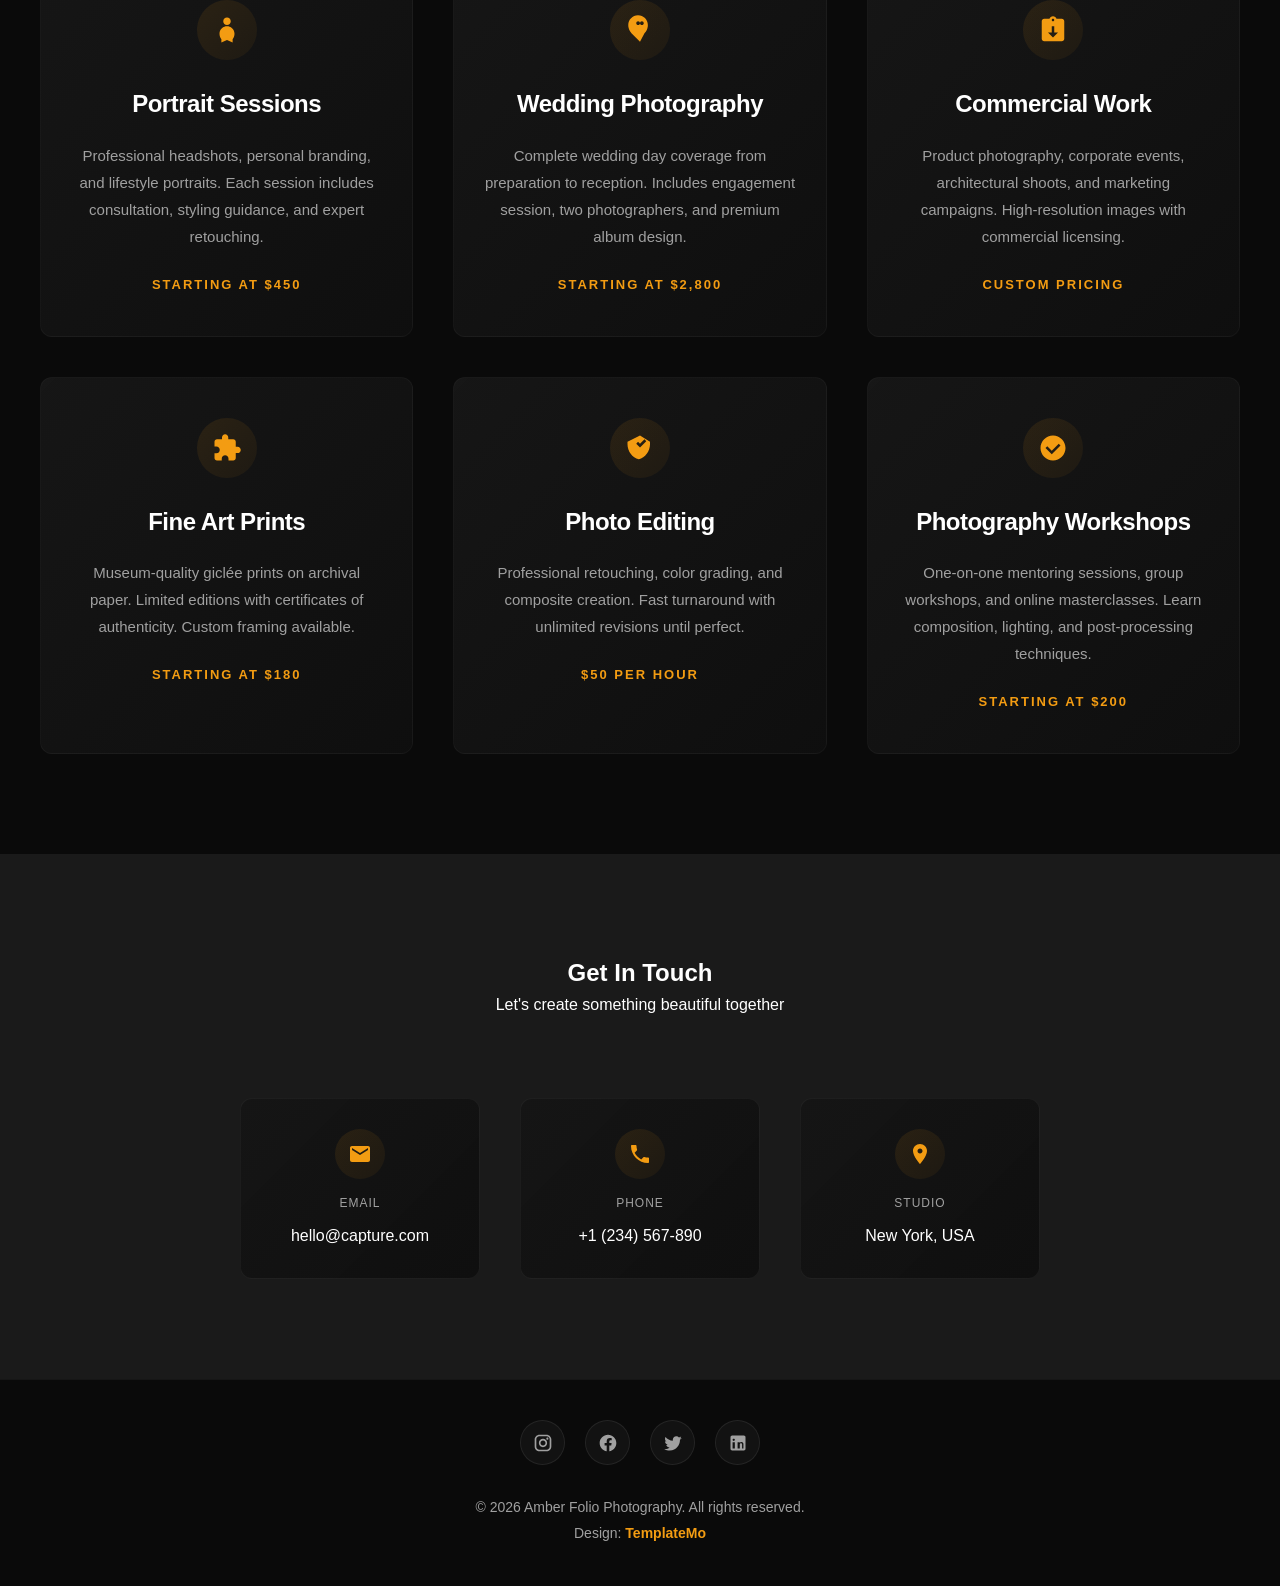
==== commit 5e0141c8: "mission vission and core values" ====
--- a/index.html
+++ b/index.html
@@ -63,6 +63,52 @@
         </a>
     </section>
 
+    <!-- Mission Section -->
+    <section class="km-section reveal">
+        <h2 class="km-title">Our Core Focus</h2>
+
+        <div class="km-grid">
+            <!-- PROCESS -->
+            <div class="km-card">
+                <div class="km-icon">
+                    <svg viewBox="0 0 24 24">
+                        <path d="M19.4 13a7.8 7.8 0 0 0 .1-2l2-1.5-2-3.5-2.3.7a7.6 7.6 0 0 0-1.7-1l-.3-2.4h-4l-.3 2.4c-.6.2-1.2.6-1.7 1L4.5 6l-2 3.5 2 1.5a7.8 7.8 0 0 0 0 2l-2 1.5 2 3.5 2.3-.7c.5.4 1.1.8 1.7 1l.3 2.4h4l.3-2.4c.6-.2 1.2-.6 1.7-1l2.3.7 2-3.5-2-1.5zM12 15.5A3.5 3.5 0 1 1 12 8a3.5 3.5 0 0 1 0 7.5z"/>
+                    </svg>
+                </div>
+                <h3 class="km-card-title">Our Process</h3>
+                <p class="km-card-text">
+                    We empower organizations by crafting compelling narratives and deploying robust digital solutions that drive sustainable growth and lasting social impact.
+                </p>
+            </div>
+
+            <!-- MISSION -->
+            <div class="km-card">
+                <div class="km-icon">
+                    <svg viewBox="0 0 24 24">
+                        <path d="M12 2a10 10 0 1 0 10 10h-2a8 8 0 1 1-8-8V2zm6 0v6h-2V5.4l-5.3 5.3-1.4-1.4L14.6 4H12V2h6z"/>
+                    </svg>
+                </div>
+                <h3 class="km-card-title">Our Mission</h3>
+                <p class="km-card-text">
+                    To deliver innovative, reliable, and results-driven consultancy services that help organizations communicate effectively, operate efficiently, and grow sustainably.
+                </p>
+            </div>
+
+            <!-- VISION -->
+            <div class="km-card">
+                <div class="km-icon">
+                    <svg viewBox="0 0 24 24">
+                        <path d="M12 2a10 10 0 1 0 10 10A10 10 0 0 0 12 2zm7.9 9h-3.2a15.7 15.7 0 0 0-1.1-5 8 8 0 0 1 4.3 5zM12 4a13.7 13.7 0 0 1 1.7 7H10.3A13.7 13.7 0 0 1 12 4zM4.1 13h3.2a15.7 15.7 0 0 0 1.1 5 8 8 0 0 1-4.3-5zm3.2-2H4.1a8 8 0 0 1 4.3-5 15.7 15.7 0 0 0-1.1 5zM12 20a13.7 13.7 0 0 1-1.7-7h3.4A13.7 13.7 0 0 1 12 20zm3.6-2a15.7 15.7 0 0 0 1.1-5h3.2a8 8 0 0 1-4.3 5z"/>
+                    </svg>
+                </div>
+                <h3 class="km-card-title">Our Vision</h3>
+                <p class="km-card-text">
+                    To be a global leader in integrated consultancy—envisioning a world where every organizational story is amplified through innovation, creativity, and excellence.
+                </p>
+            </div>
+        </div>
+    </section>
+
     <!-- Portfolio Section with Coverflow -->
     <section class="portfolio-section" id="portfolio">
         <div class="section-header reveal">
--- a/templatemo-amber-folio.css
+++ b/templatemo-amber-folio.css
@@ -1166,4 +1166,98 @@
 
 body.modal-open {
     overflow: hidden;
+}
+
+
+/* Modern Mission Cards Section */
+
+.km-section {
+    padding: 100px 20px;
+    text-align: center;
+    background: var(--primary-dark);
+}
+
+.km-title {
+    font-size: clamp(2.2rem, 5vw, 2.8rem);
+    margin-bottom: 60px;
+    color: var(--text-light);
+    font-weight: 800;
+    letter-spacing: -1px;
+}
+
+.km-grid {
+    display: grid;
+    grid-template-columns: repeat(auto-fit, minmax(300px, 1fr));
+    gap: 30px;
+    max-width: 1300px;
+    margin: auto;
+}
+
+.km-card {
+    position: relative;
+    background: var(--secondary-dark);
+    padding: 45px 30px;
+    border-radius: 16px;
+    overflow: hidden;
+    transition: all 0.4s ease;
+    border: 1px solid rgba(255, 255, 255, 0.05);
+}
+
+.km-card::before {
+    content: "";
+    position: absolute;
+    inset: 0;
+    border-radius: 16px;
+    padding: 1px;
+    background: linear-gradient(135deg, var(--accent-color), #f1c40f);
+    -webkit-mask: linear-gradient(#fff 0 0) content-box, linear-gradient(#fff 0 0);
+    mask: linear-gradient(#fff 0 0) content-box, linear-gradient(#fff 0 0);
+    -webkit-mask-composite: xor;
+    mask-composite: exclude;
+    opacity: 0;
+    transition: opacity 0.4s ease;
+}
+
+.km-card:hover::before {
+    opacity: 1;
+}
+
+.km-card:hover {
+    transform: translateY(-10px);
+    box-shadow: 0 20px 40px rgba(0, 0, 0, 0.4);
+}
+
+.km-icon {
+    width: 60px;
+    height: 60px;
+    margin-bottom: 25px;
+    display: inline-flex;
+    align-items: center;
+    justify-content: center;
+    border-radius: 12px;
+    background: linear-gradient(135deg, var(--accent-color), #f1c40f);
+    transition: transform 0.4s ease;
+}
+
+.km-icon svg {
+    width: 28px;
+    height: 28px;
+    fill: var(--primary-dark);
+}
+
+.km-card:hover .km-icon {
+    transform: rotate(8deg) scale(1.1);
+}
+
+.km-card-title {
+    font-size: 22px;
+    margin-bottom: 15px;
+    color: var(--accent-color);
+    font-weight: 700;
+}
+
+.km-card-text {
+    font-size: 15px;
+    line-height: 1.7;
+    color: var(--text-gray);
 }
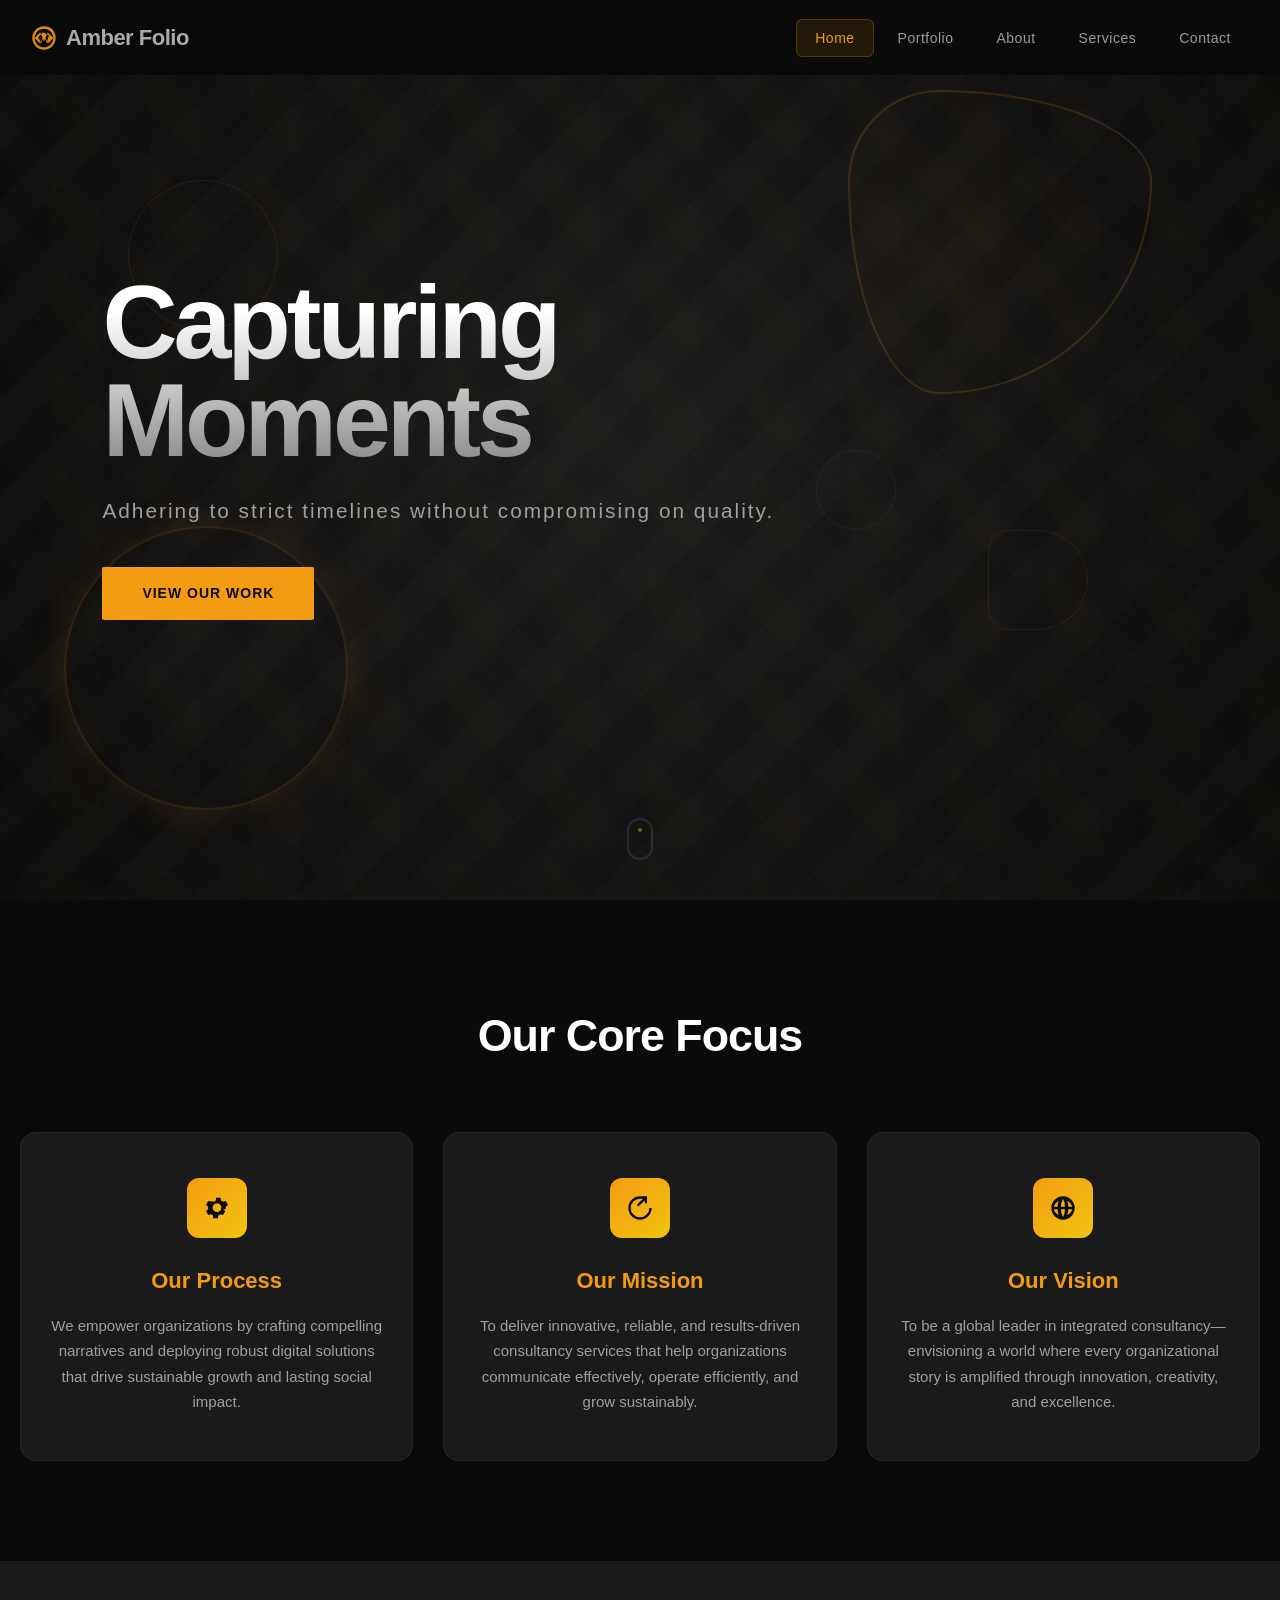
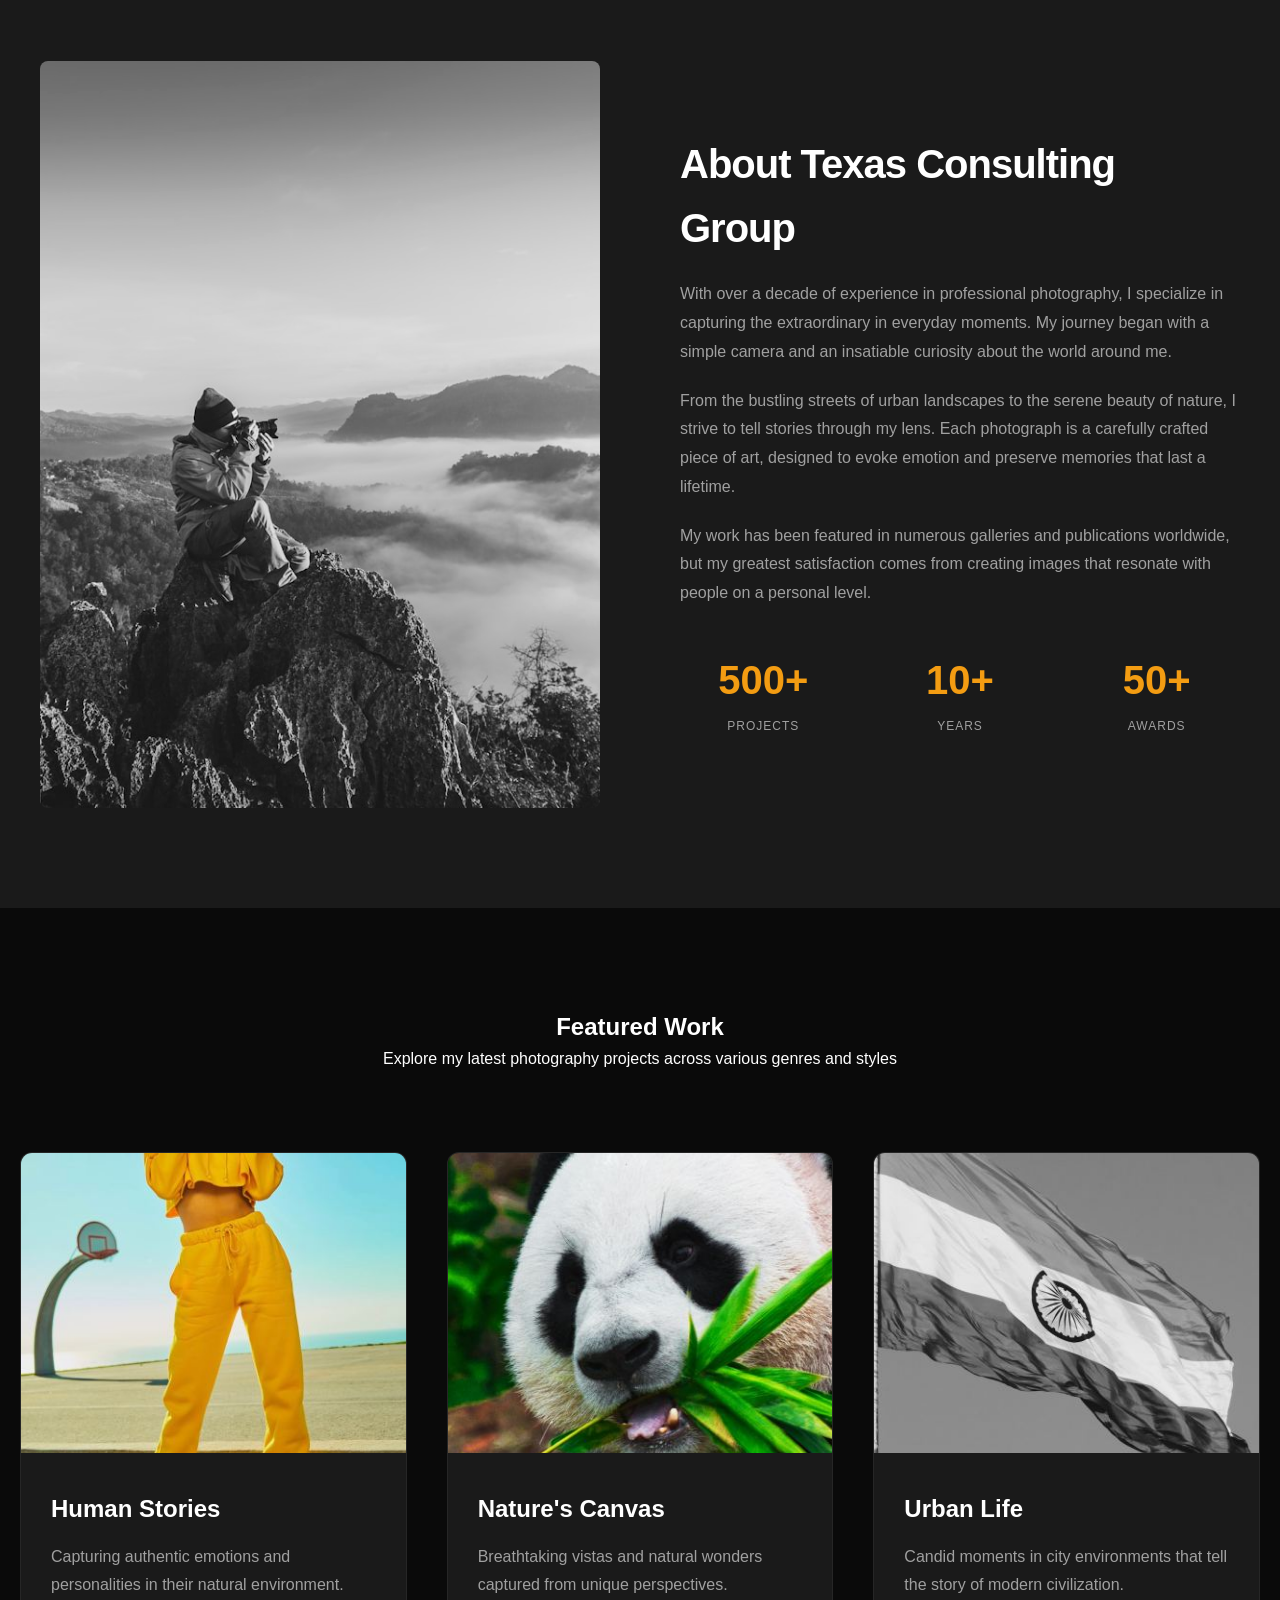
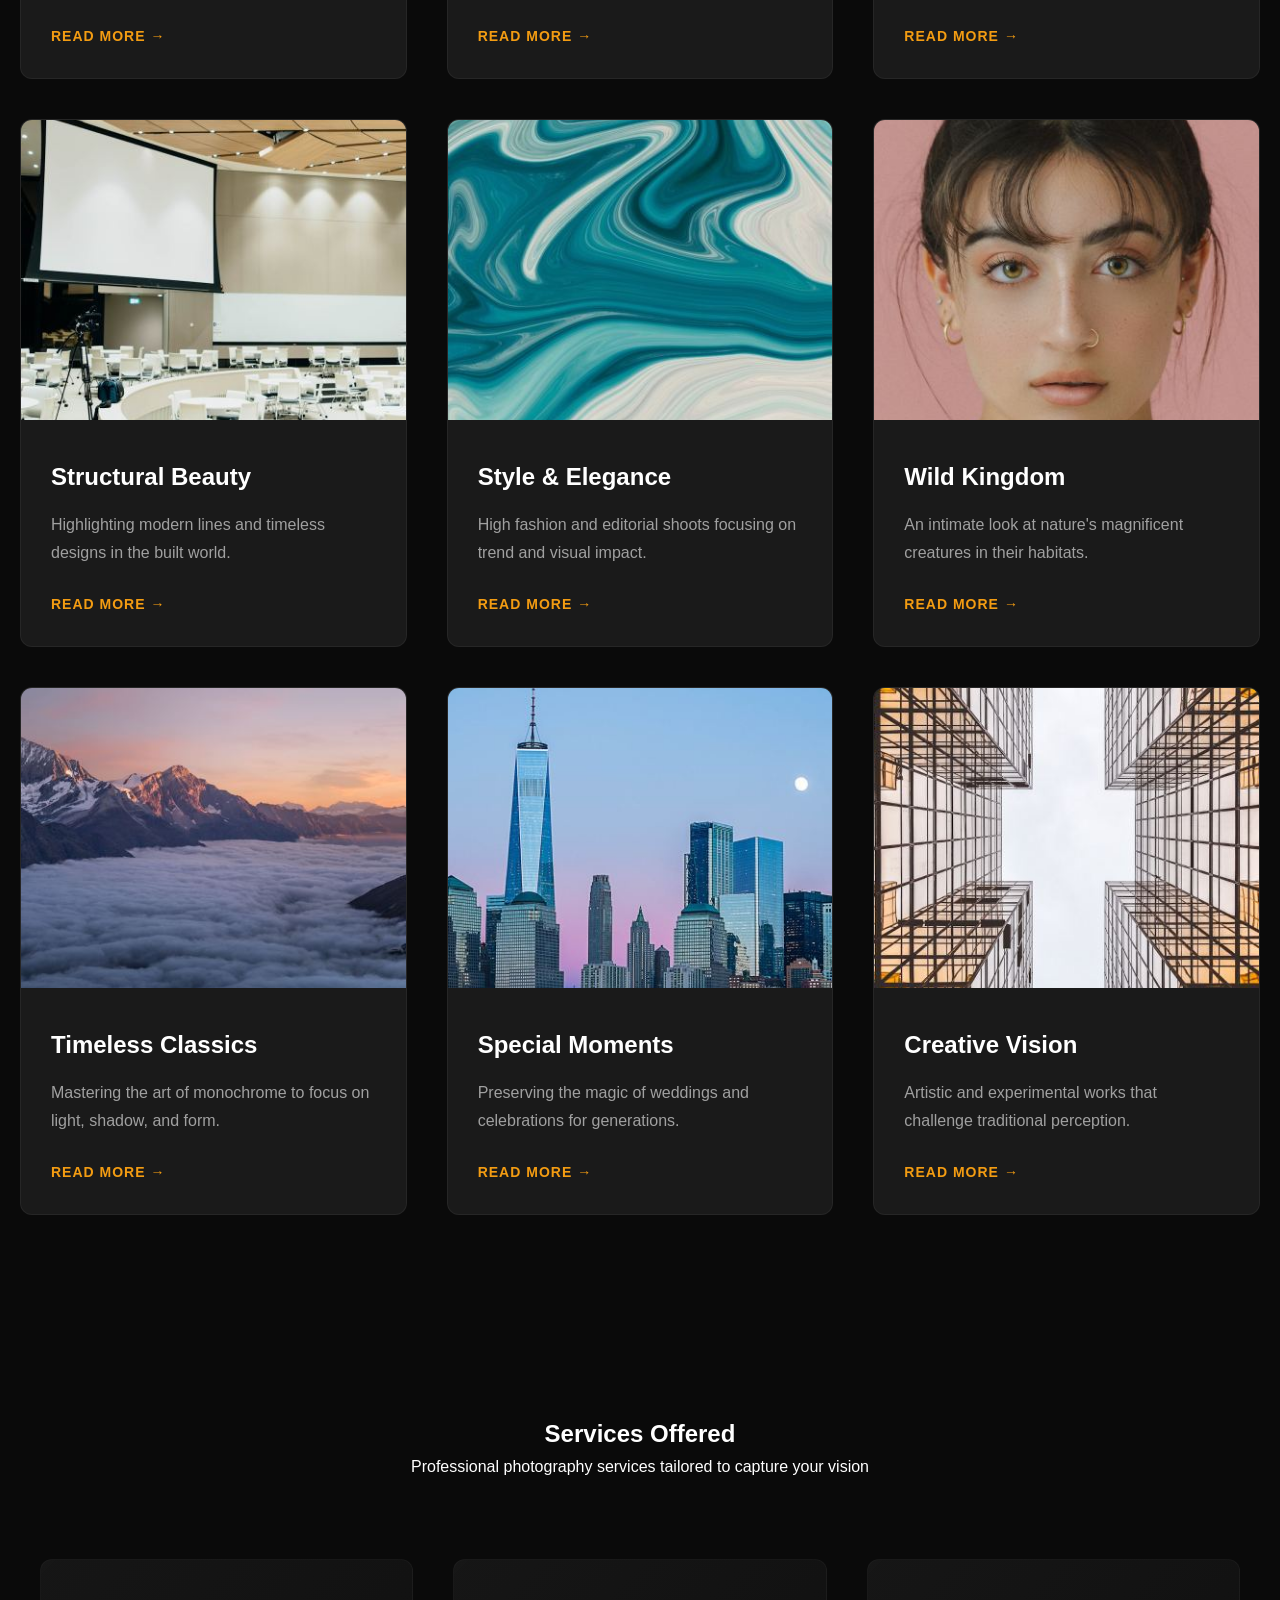
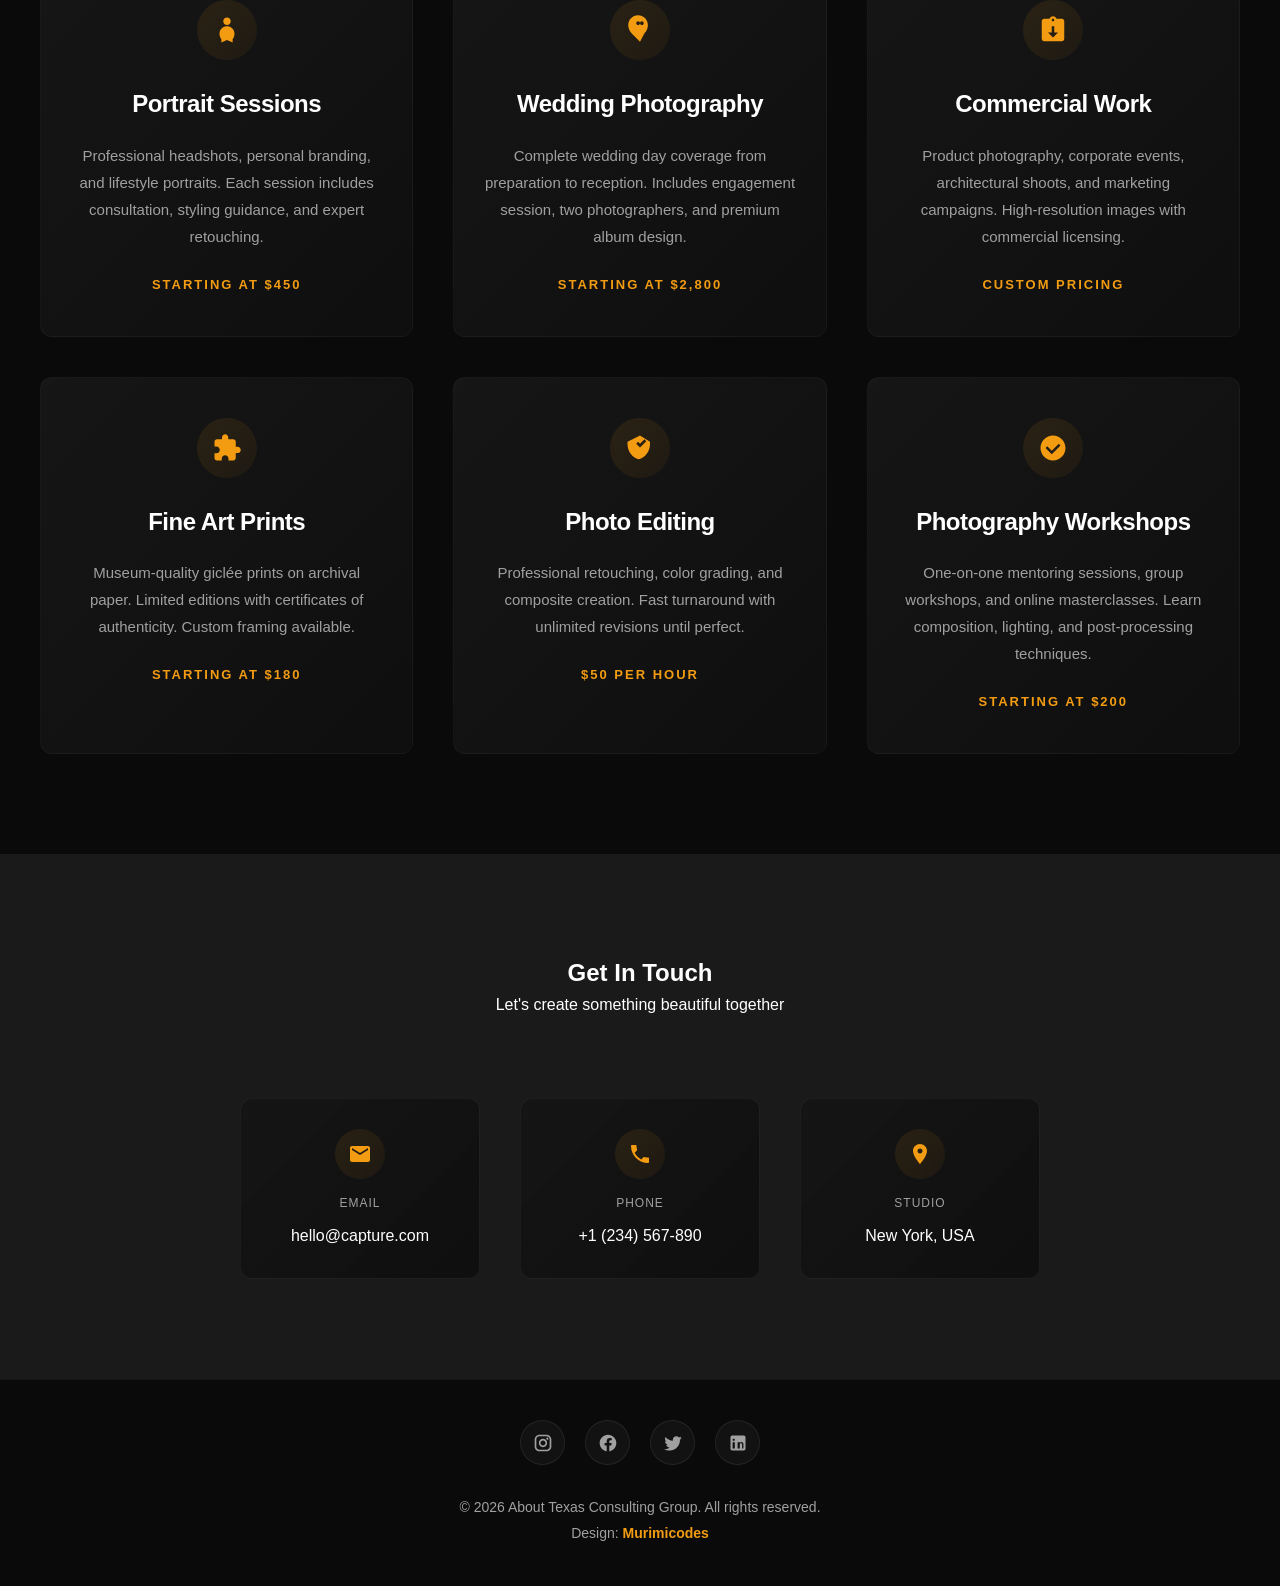
==== commit c524aec0: "revert logo to svg" ====
--- a/index.html
+++ b/index.html
@@ -4,7 +4,7 @@
 <head>
     <meta charset="UTF-8">
     <meta name="viewport" content="width=device-width, initial-scale=1.0">
-    <title>Amber Folio Dark Photography Portfolio by TemplateMo</title>
+    <title>Texas Consulting Group</title>
     <link rel="stylesheet" href="templatemo-amber-folio.css">
     <!--
 
@@ -56,7 +56,7 @@
             <h1 class="hero-title">Capturing Moments</h1>
             <p class="hero-subtitle">Adhering to strict timelines without compromising on quality.
             </p>
-            <a href="#portfolio" class="cta-button">View My Work</a>
+            <a href="#portfolio" class="cta-button">View Our  Work</a>
         </div>
         <a href="#portfolio" class="scroll-down">
             <span></span>
@@ -108,7 +108,35 @@
             </div>
         </div>
     </section>
-
+    <!-- About Section -->
+    <section class="about-section" id="about">
+        <div class="about-container reveal">
+            <div class="about-image">
+                <img src="images/templatemo-about-artist.jpg" alt="Photographer">
+            </div>
+            <div class="about-content">
+                <h2>About Texas Consulting Group</h2>
+                <p>With over a decade of experience in professional photography, I specialize in capturing the extraordinary in everyday moments. My journey began with a simple camera and an insatiable curiosity about the world around me.</p>
+                <p>From the bustling streets of urban landscapes to the serene beauty of nature, I strive to tell stories through my lens. Each photograph is a carefully crafted piece of art, designed to evoke emotion and preserve memories that last a lifetime.</p>
+                <p>My work has been featured in numerous galleries and publications worldwide, but my greatest satisfaction comes from creating images that resonate with people on a personal level.</p>
+
+                <div class="stats">
+                    <div class="stat-item">
+                        <div class="stat-number">500+</div>
+                        <div class="stat-label">Projects</div>
+                    </div>
+                    <div class="stat-item">
+                        <div class="stat-number">10+</div>
+                        <div class="stat-label">Years</div>
+                    </div>
+                    <div class="stat-item">
+                        <div class="stat-number">50+</div>
+                        <div class="stat-label">Awards</div>
+                    </div>
+                </div>
+            </div>
+        </div>
+    </section>
     <!-- Portfolio Section with Coverflow -->
     <section class="portfolio-section" id="portfolio">
         <div class="section-header reveal">
@@ -192,35 +220,7 @@
         </div>
     </section>
 
-    <!-- About Section -->
-    <section class="about-section" id="about">
-        <div class="about-container reveal">
-            <div class="about-image">
-                <img src="images/templatemo-about-artist.jpg" alt="Photographer">
-            </div>
-            <div class="about-content">
-                <h2>About the Artist</h2>
-                <p>With over a decade of experience in professional photography, I specialize in capturing the extraordinary in everyday moments. My journey began with a simple camera and an insatiable curiosity about the world around me.</p>
-                <p>From the bustling streets of urban landscapes to the serene beauty of nature, I strive to tell stories through my lens. Each photograph is a carefully crafted piece of art, designed to evoke emotion and preserve memories that last a lifetime.</p>
-                <p>My work has been featured in numerous galleries and publications worldwide, but my greatest satisfaction comes from creating images that resonate with people on a personal level.</p>
-
-                <div class="stats">
-                    <div class="stat-item">
-                        <div class="stat-number">500+</div>
-                        <div class="stat-label">Projects</div>
-                    </div>
-                    <div class="stat-item">
-                        <div class="stat-number">10+</div>
-                        <div class="stat-label">Years</div>
-                    </div>
-                    <div class="stat-item">
-                        <div class="stat-number">50+</div>
-                        <div class="stat-label">Awards</div>
-                    </div>
-                </div>
-            </div>
-        </div>
-    </section>
+
 
     <!-- Services Section -->
     <section class="services-section" id="services">
@@ -368,7 +368,12 @@
                 </a>
             </div>
             <p class="footer-text">
-                © 2026 Amber Folio Photography. All rights reserved.<br> Design: <a href="https://templatemo.com" target="_blank" rel="noopener">TemplateMo</a>
+                ©
+                <script>
+                    document.write(new Date().getFullYear());
+                </script>
+                About Texas Consulting Group. All rights reserved.<br> Design:
+                <a href="https://murimicodes.com" target="_blank" rel="noopener">Murimicodes</a>
             </p>
         </div>
     </footer>
--- a/templatemo-amber-folio.css
+++ b/templatemo-amber-folio.css
@@ -73,6 +73,15 @@
     background: rgba(10, 10, 10, 0.98);
 }
 
+header.scrolled .logo {
+    font-size: 20px;
+}
+
+header.scrolled .logo svg {
+    width: 24px;
+    height: 24px;
+}
+
 nav {
     max-width: 1400px;
     margin: 0 auto;
@@ -83,14 +92,14 @@
 }
 
 .logo {
-    font-size: 24px;
+    font-size: 22px;
     font-weight: 700;
     letter-spacing: -0.5px;
     color: rgba(255, 255, 255, 0.65);
     text-decoration: none;
     display: flex;
     align-items: center;
-    gap: 12px;
+    gap: 8px;
     transition: all 0.3s ease;
 }
 
@@ -99,8 +108,8 @@
 }
 
 .logo svg {
-    width: 32px;
-    height: 32px;
+    width: 28px;
+    height: 28px;
     fill: var(--accent-color);
     opacity: 0.9;
     transition: all 0.3s ease;
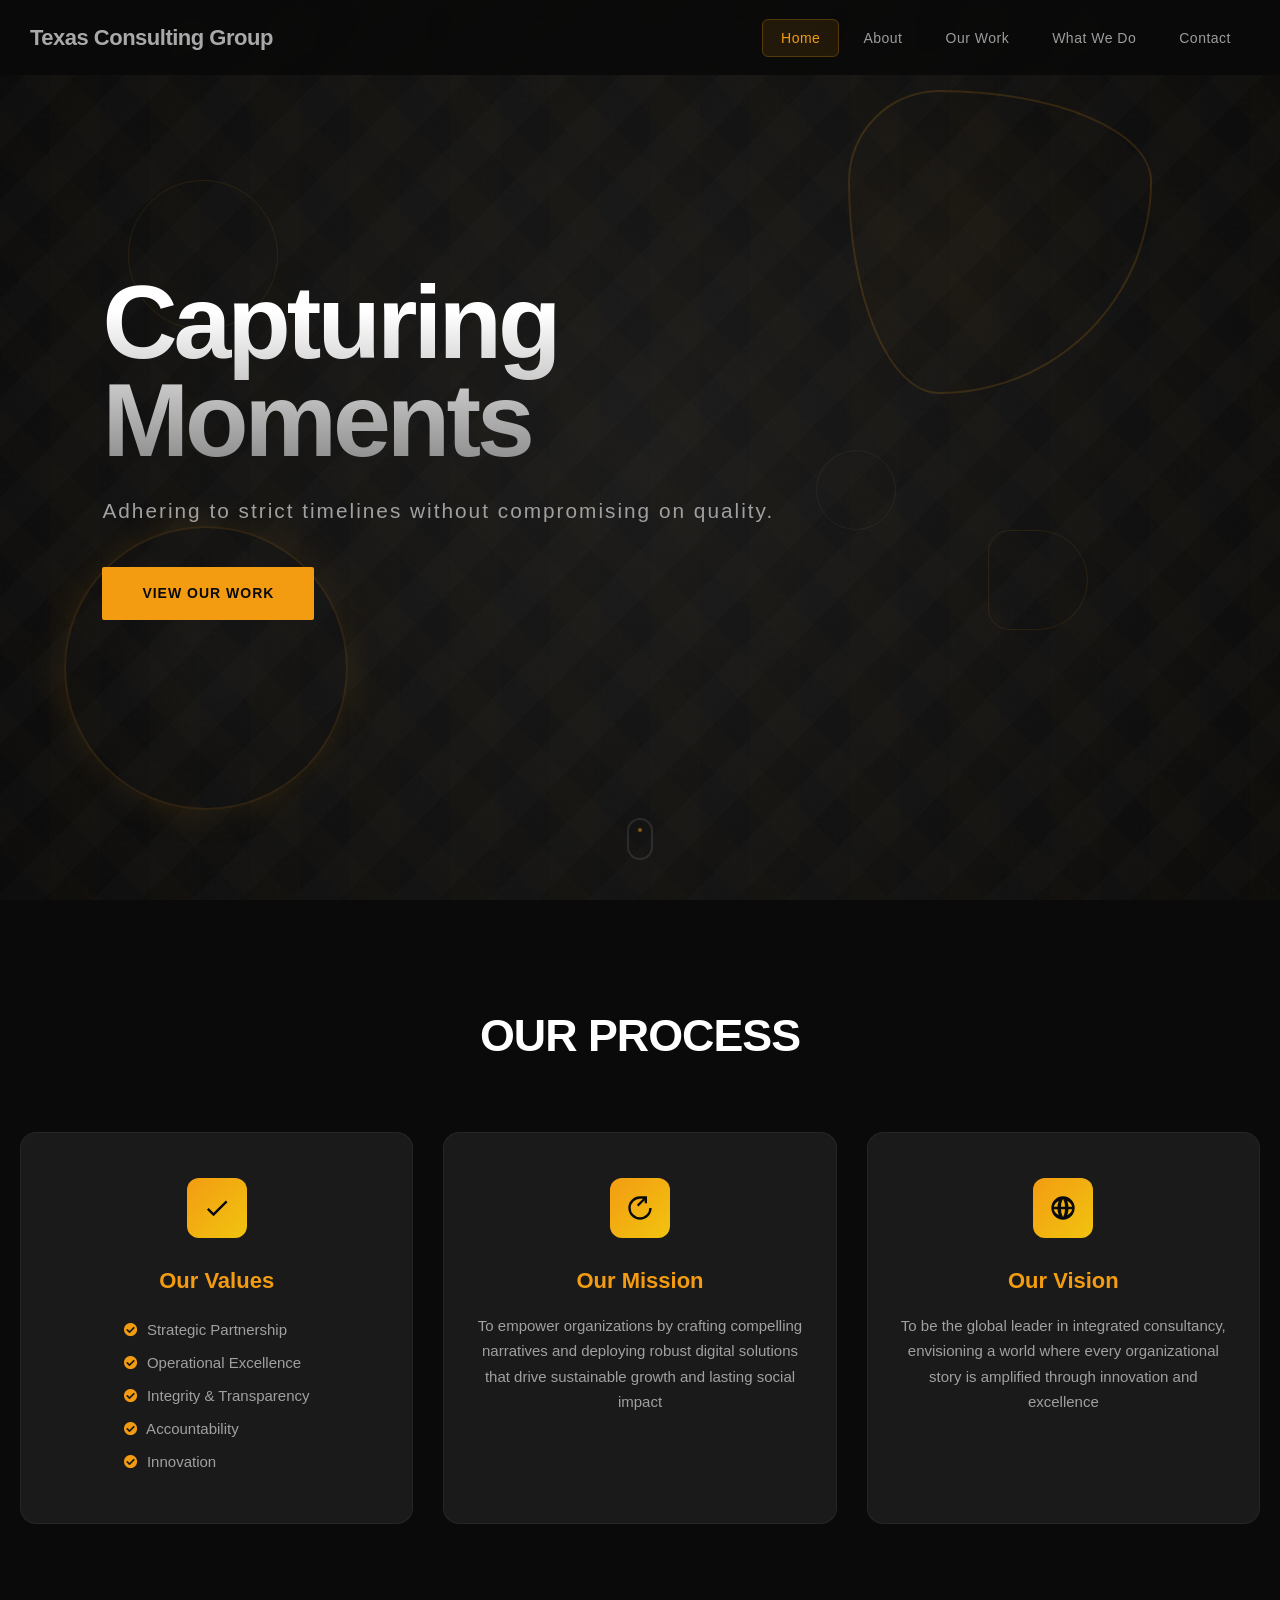
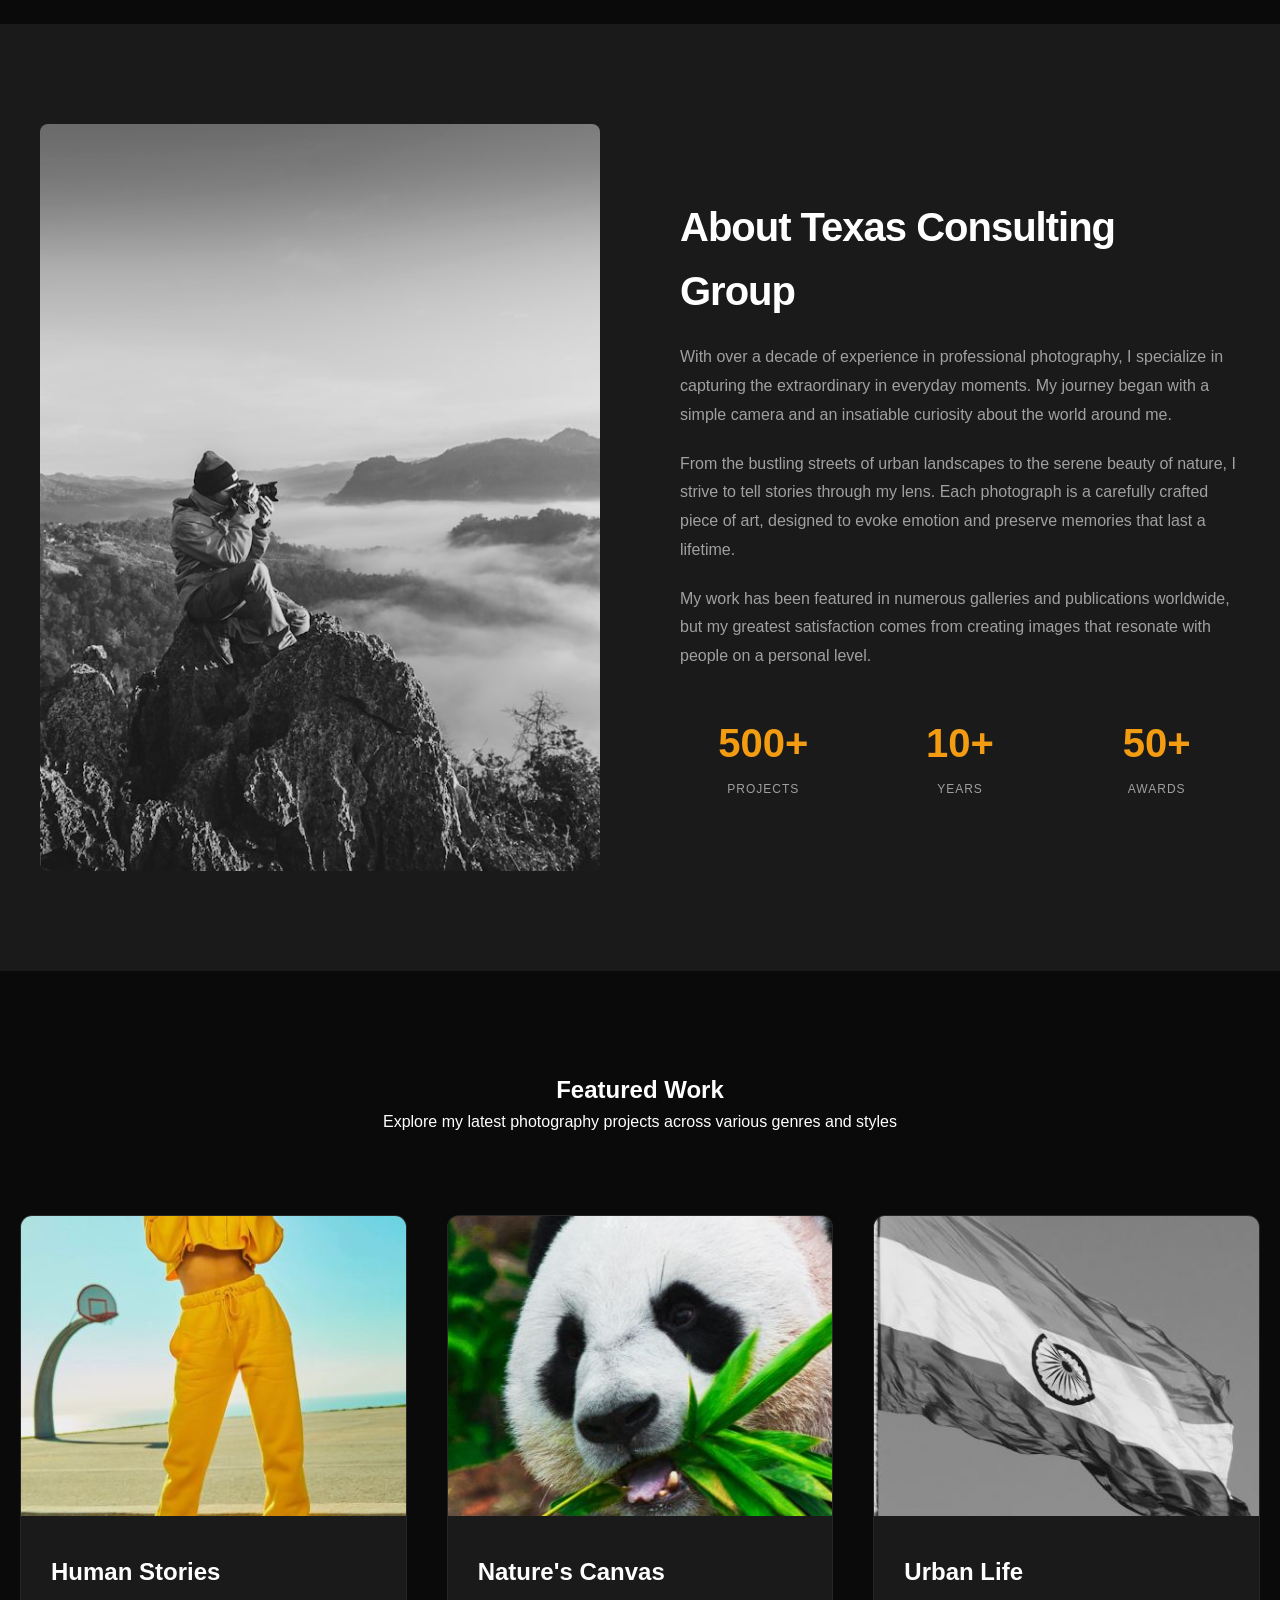
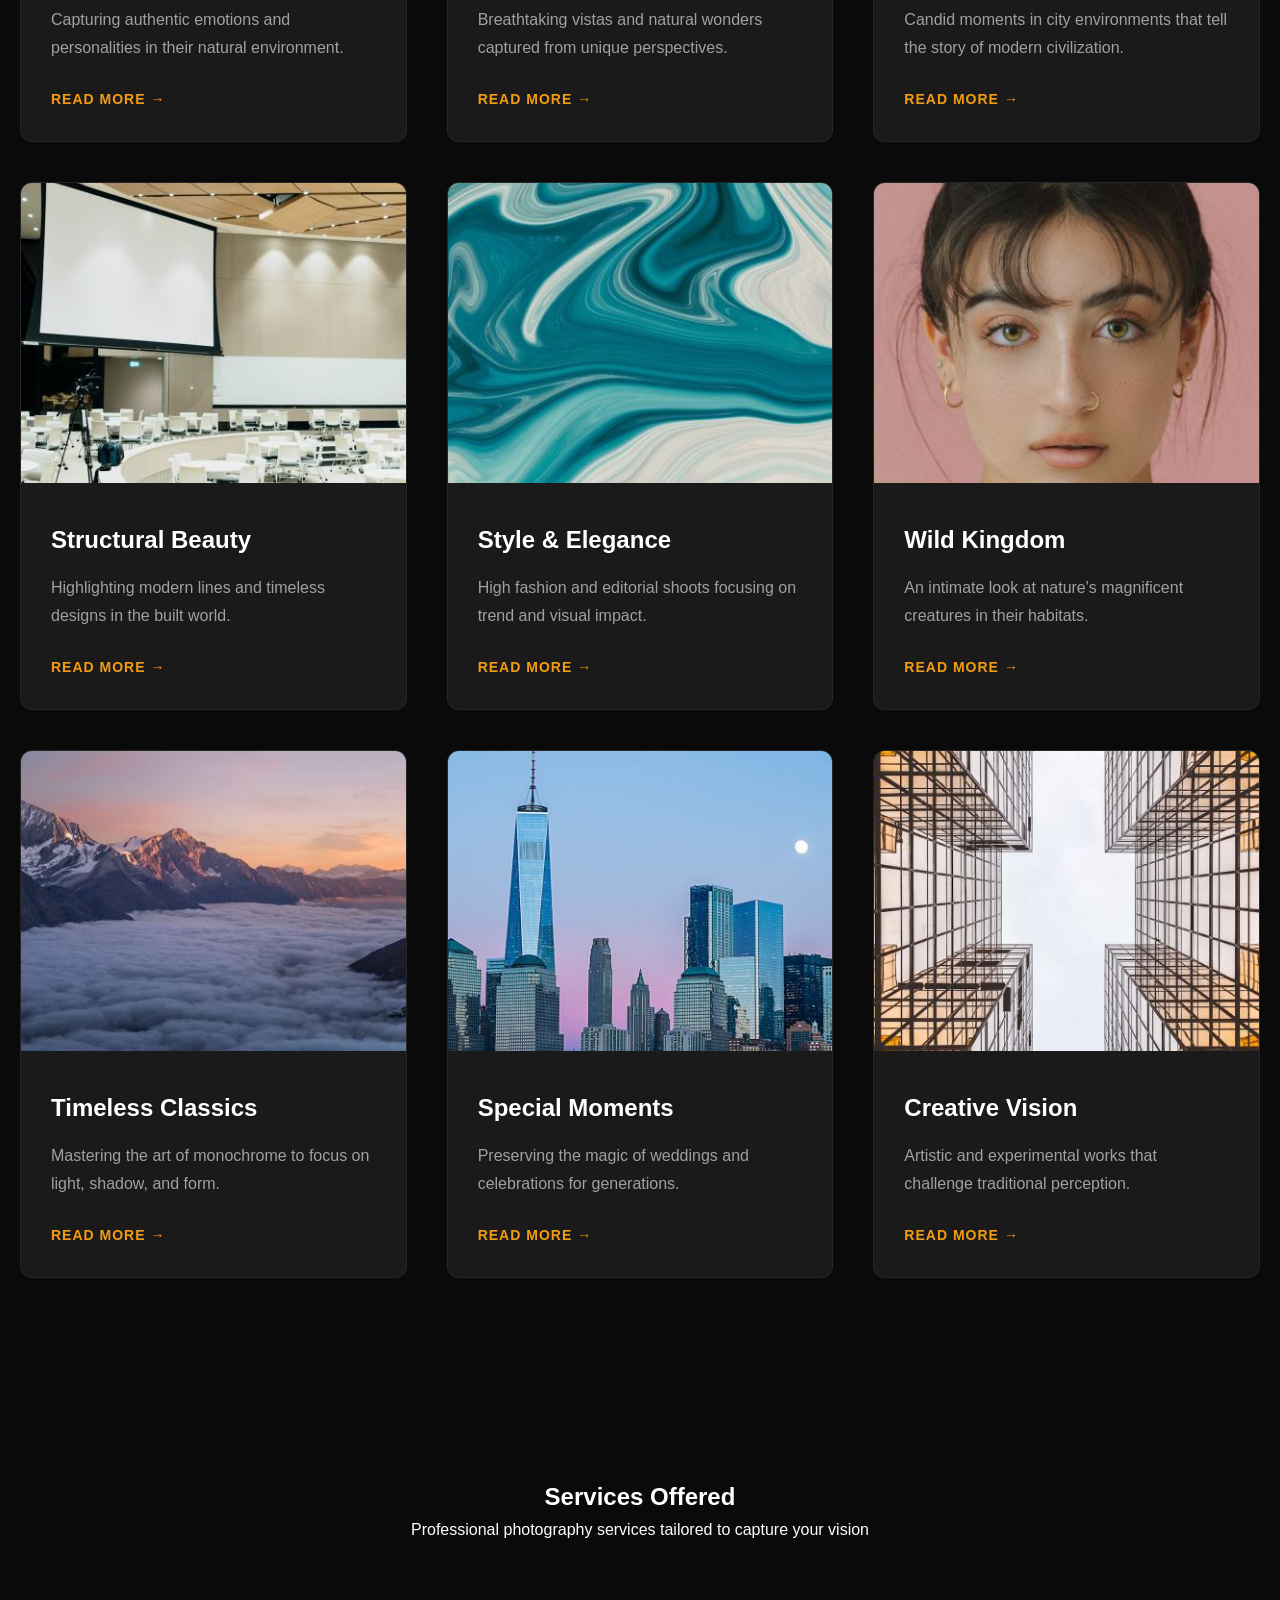
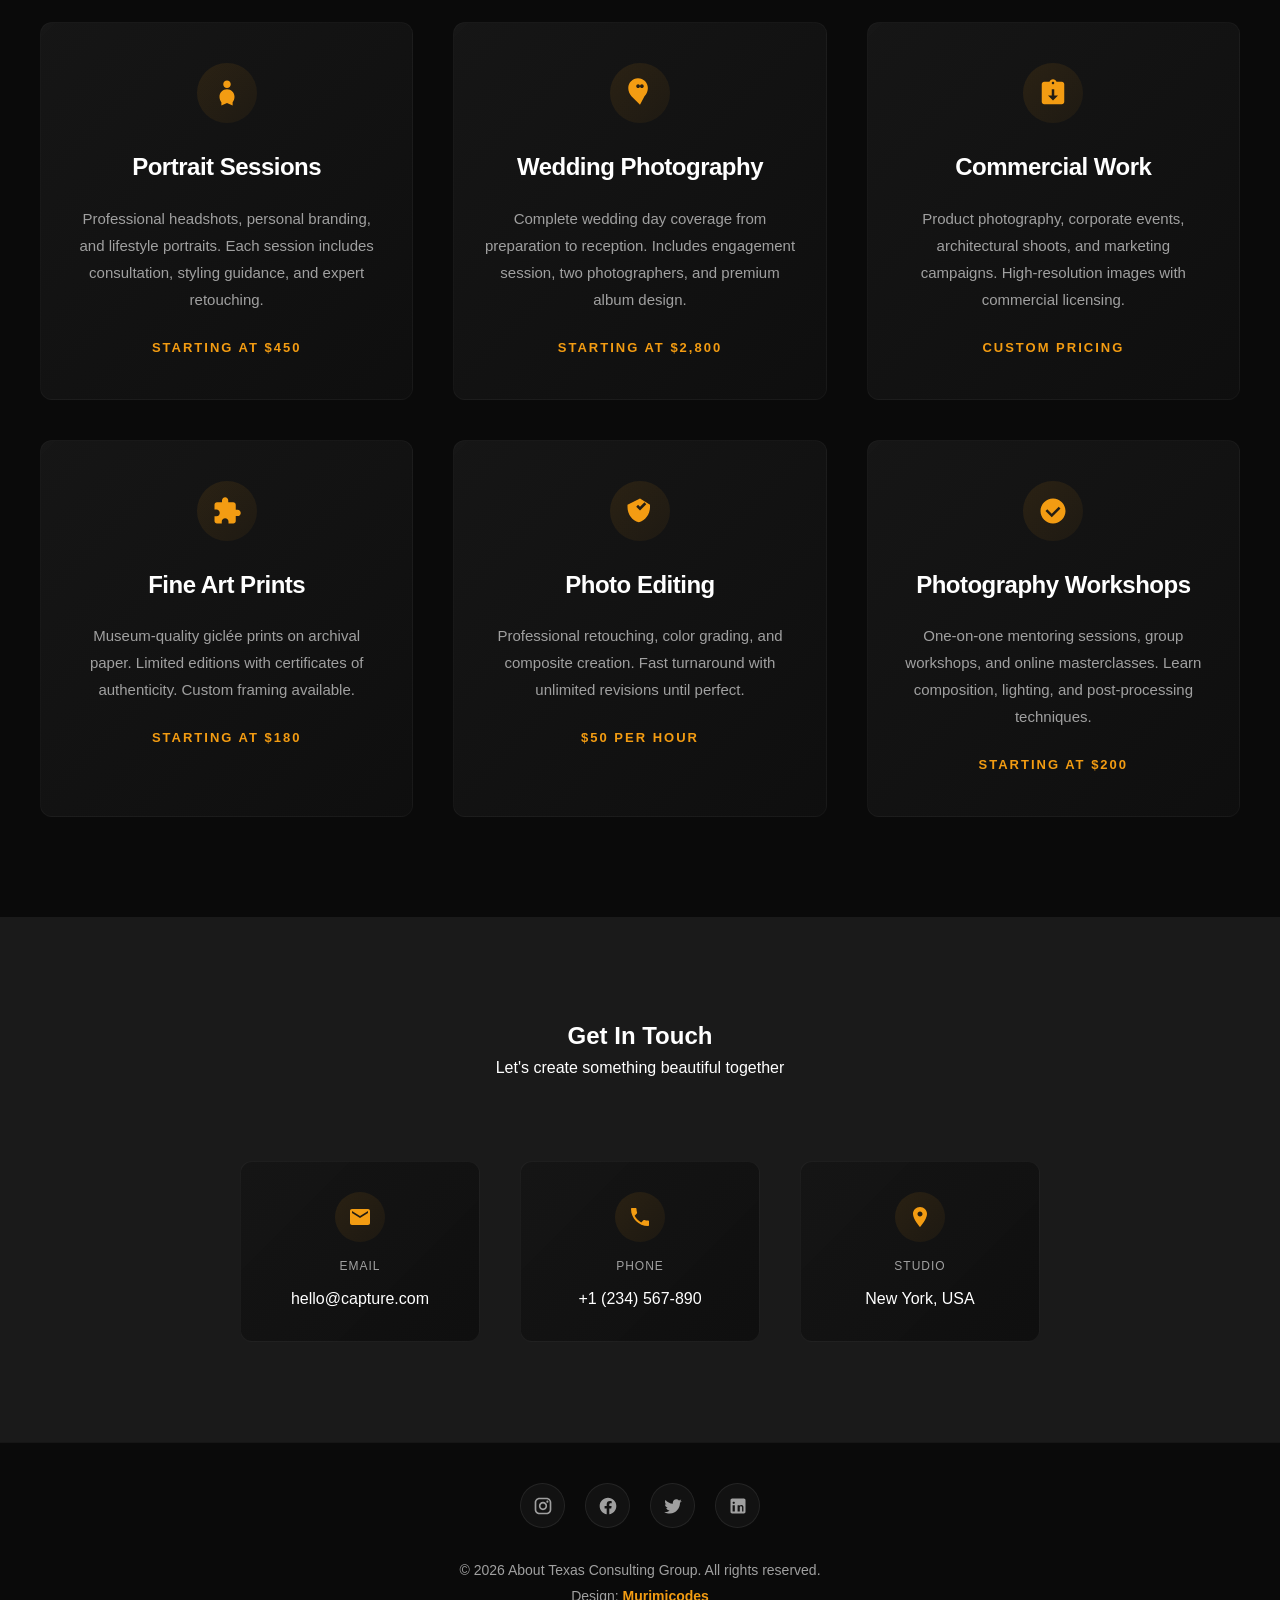
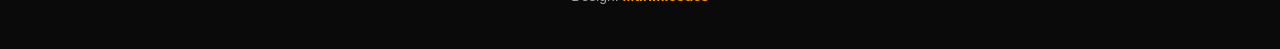
==== commit 80f4349b: "add texas studios details" ====
--- a/index.html
+++ b/index.html
@@ -6,6 +6,8 @@
     <meta name="viewport" content="width=device-width, initial-scale=1.0">
     <title>Texas Consulting Group</title>
     <link rel="stylesheet" href="templatemo-amber-folio.css">
+    <!-- font aesome  -->
+    <link rel="stylesheet" href="https://cdnjs.cloudflare.com/ajax/libs/font-awesome/5.15.4/css/all.min.css">
     <!--
 
 TemplateMo 615 Amber Folio
@@ -25,15 +27,18 @@
     <header id="header">
         <nav>
             <a href="#home" class="logo">
-                <svg viewBox="0 0 24 24" xmlns="http://www.w3.org/2000/svg">
-                    <path d="M12 20C16.4 20 20 16.4 20 12C20 7.6 16.4 4 12 4C7.6 4 4 7.6 4 12C4 16.4 7.6 20 12 20M12 2C18.5 2 22 6.5 22 12C22 17.5 17.5 22 12 22C6.5 22 2 17.5 2 12C2 6.5 6.5 2 12 2M14.3 16.2L12 10L9.7 16.2L7 11.3L11.3 7L16.2 9.7L14.3 16.2M8.8 17L12 8L15.2 17L20 12L15.2 7L12 15L8.8 7L4 12L8.8 17Z"/>
-                </svg> Amber Folio
+             Texas Consulting Group
             </a>
             <ul class="nav-menu" id="navMenu">
                 <li><a href="#home">Home</a></li>
-                <li><a href="#portfolio">Portfolio</a></li>
                 <li><a href="#about">About</a></li>
-                <li><a href="#services">Services</a></li>
+                <li>
+                    <a href="#portfolio">Our Work</a>
+                </li>
+
+                <li>
+                    <a href="#services">What We Do</a>
+                </li>
                 <li><a href="#contact">Contact</a></li>
             </ul>
             <div class="menu-toggle" id="menuToggle">
@@ -65,20 +70,24 @@
 
     <!-- Mission Section -->
     <section class="km-section reveal">
-        <h2 class="km-title">Our Core Focus</h2>
+        <h2 class="km-title">OUR PROCESS</h2>
 
         <div class="km-grid">
             <!-- PROCESS -->
             <div class="km-card">
                 <div class="km-icon">
                     <svg viewBox="0 0 24 24">
-                        <path d="M19.4 13a7.8 7.8 0 0 0 .1-2l2-1.5-2-3.5-2.3.7a7.6 7.6 0 0 0-1.7-1l-.3-2.4h-4l-.3 2.4c-.6.2-1.2.6-1.7 1L4.5 6l-2 3.5 2 1.5a7.8 7.8 0 0 0 0 2l-2 1.5 2 3.5 2.3-.7c.5.4 1.1.8 1.7 1l.3 2.4h4l.3-2.4c.6-.2 1.2-.6 1.7-1l2.3.7 2-3.5-2-1.5zM12 15.5A3.5 3.5 0 1 1 12 8a3.5 3.5 0 0 1 0 7.5z"/>
-                    </svg>
-                </div>
-                <h3 class="km-card-title">Our Process</h3>
-                <p class="km-card-text">
-                    We empower organizations by crafting compelling narratives and deploying robust digital solutions that drive sustainable growth and lasting social impact.
-                </p>
+                        <path d="M9 16.17L4.83 12l-1.42 1.41L9 19 21 7l-1.41-1.41L9 16.17z"/>
+                    </svg>
+                </div>
+                <h3 class="km-card-title">Our Values</h3>
+                <ul class="km-card-list">
+                    <li><i class="fas fa-check-circle km-value-icon"></i> Strategic Partnership</li>
+                    <li><i class="fas fa-check-circle km-value-icon"></i> Operational Excellence</li>
+                    <li><i class="fas fa-check-circle km-value-icon"></i> Integrity & Transparency</li>
+                    <li><i class="fas fa-check-circle km-value-icon"></i> Accountability</li>
+                    <li><i class="fas fa-check-circle km-value-icon"></i> Innovation</li>
+                </ul>
             </div>
 
             <!-- MISSION -->
@@ -90,7 +99,7 @@
                 </div>
                 <h3 class="km-card-title">Our Mission</h3>
                 <p class="km-card-text">
-                    To deliver innovative, reliable, and results-driven consultancy services that help organizations communicate effectively, operate efficiently, and grow sustainably.
+                    To empower organizations by crafting compelling narratives and deploying robust digital solutions that drive sustainable growth and lasting social impact
                 </p>
             </div>
 
@@ -103,7 +112,7 @@
                 </div>
                 <h3 class="km-card-title">Our Vision</h3>
                 <p class="km-card-text">
-                    To be a global leader in integrated consultancy—envisioning a world where every organizational story is amplified through innovation, creativity, and excellence.
+                    To be the global leader in integrated consultancy, envisioning a world where every organizational story is amplified through innovation and excellence
                 </p>
             </div>
         </div>
--- a/templatemo-amber-folio.css
+++ b/templatemo-amber-folio.css
@@ -1269,4 +1269,25 @@
     font-size: 15px;
     line-height: 1.7;
     color: var(--text-gray);
+}
+
+.km-value-icon {
+    color: var(--accent-color);
+    margin-right: 5px;
+    font-size: 0.9em;
+    vertical-align: middle;
+}
+
+.km-card-list {
+    list-style: none;
+    padding: 0;
+    margin: 0;
+    display: inline-block;
+    text-align: left;
+}
+
+.km-card-list li {
+    font-size: 15px;
+    line-height: 2.2;
+    color: var(--text-gray);
 }
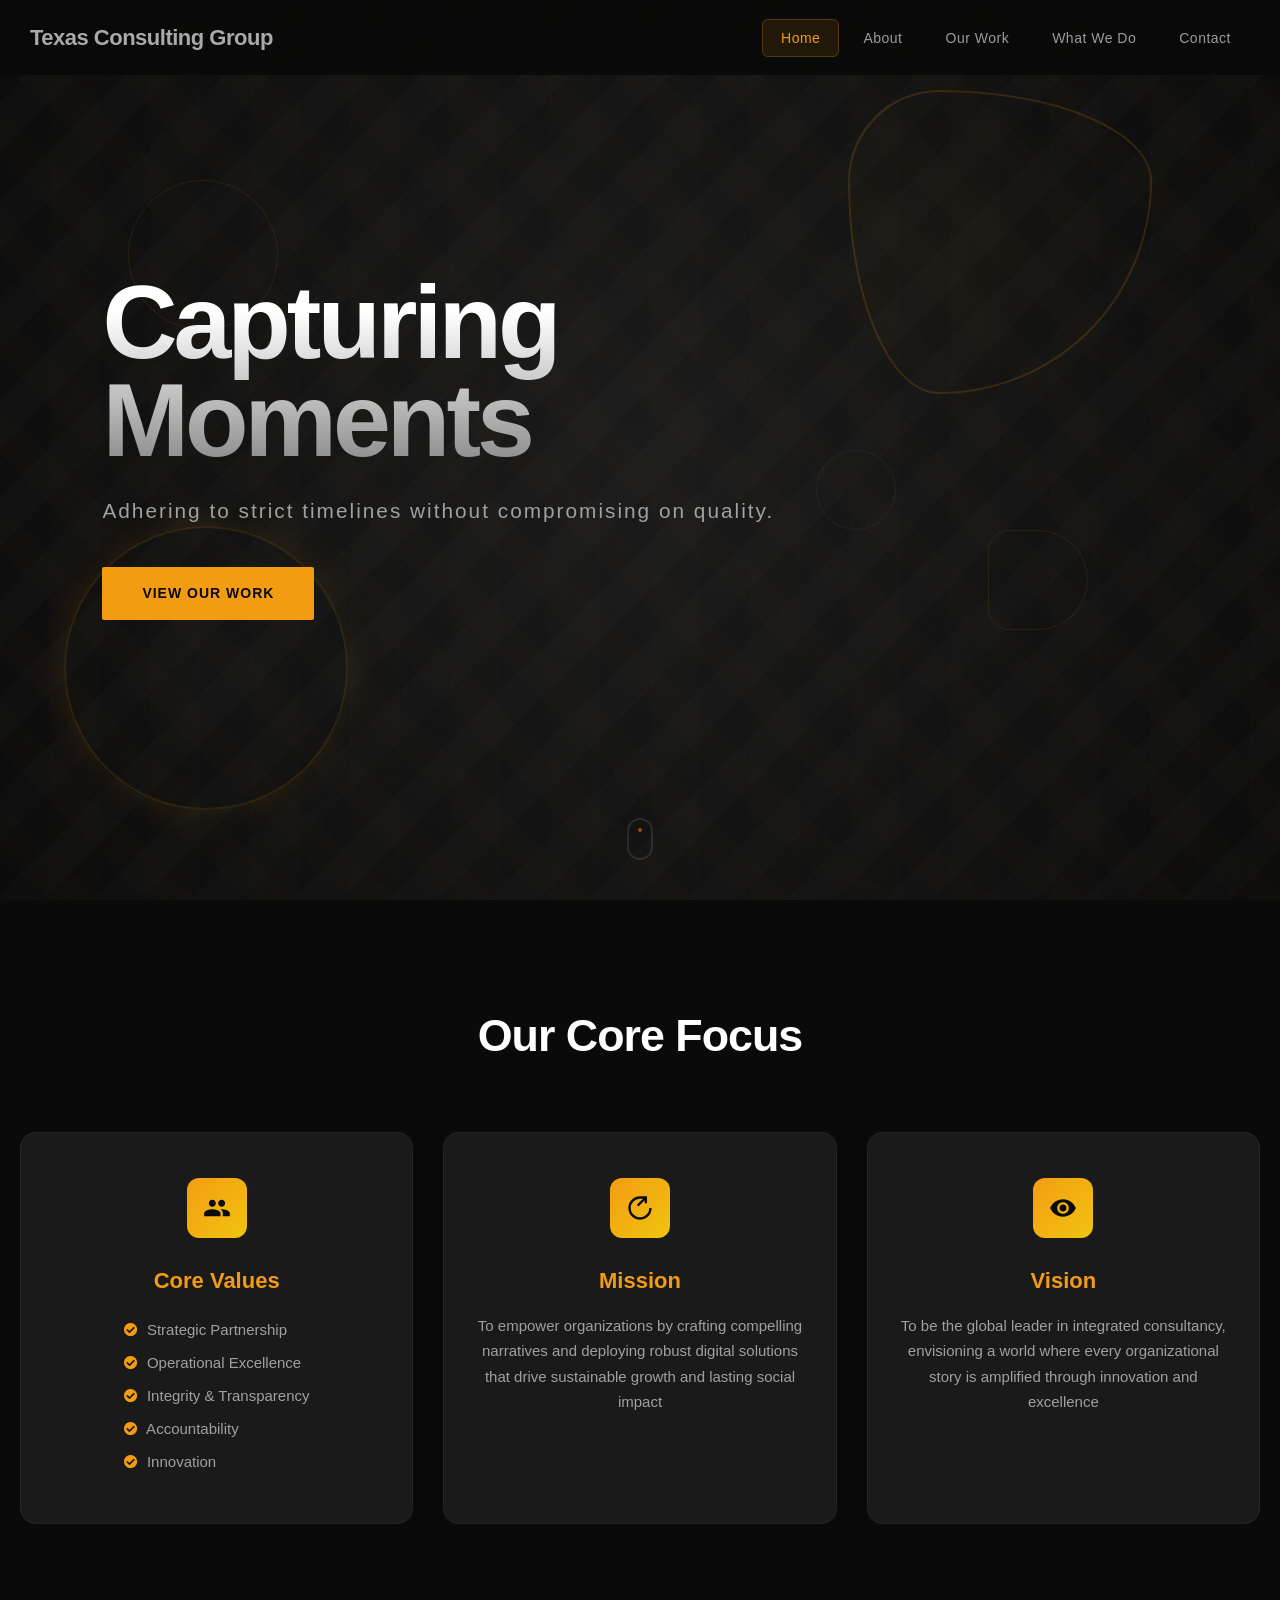
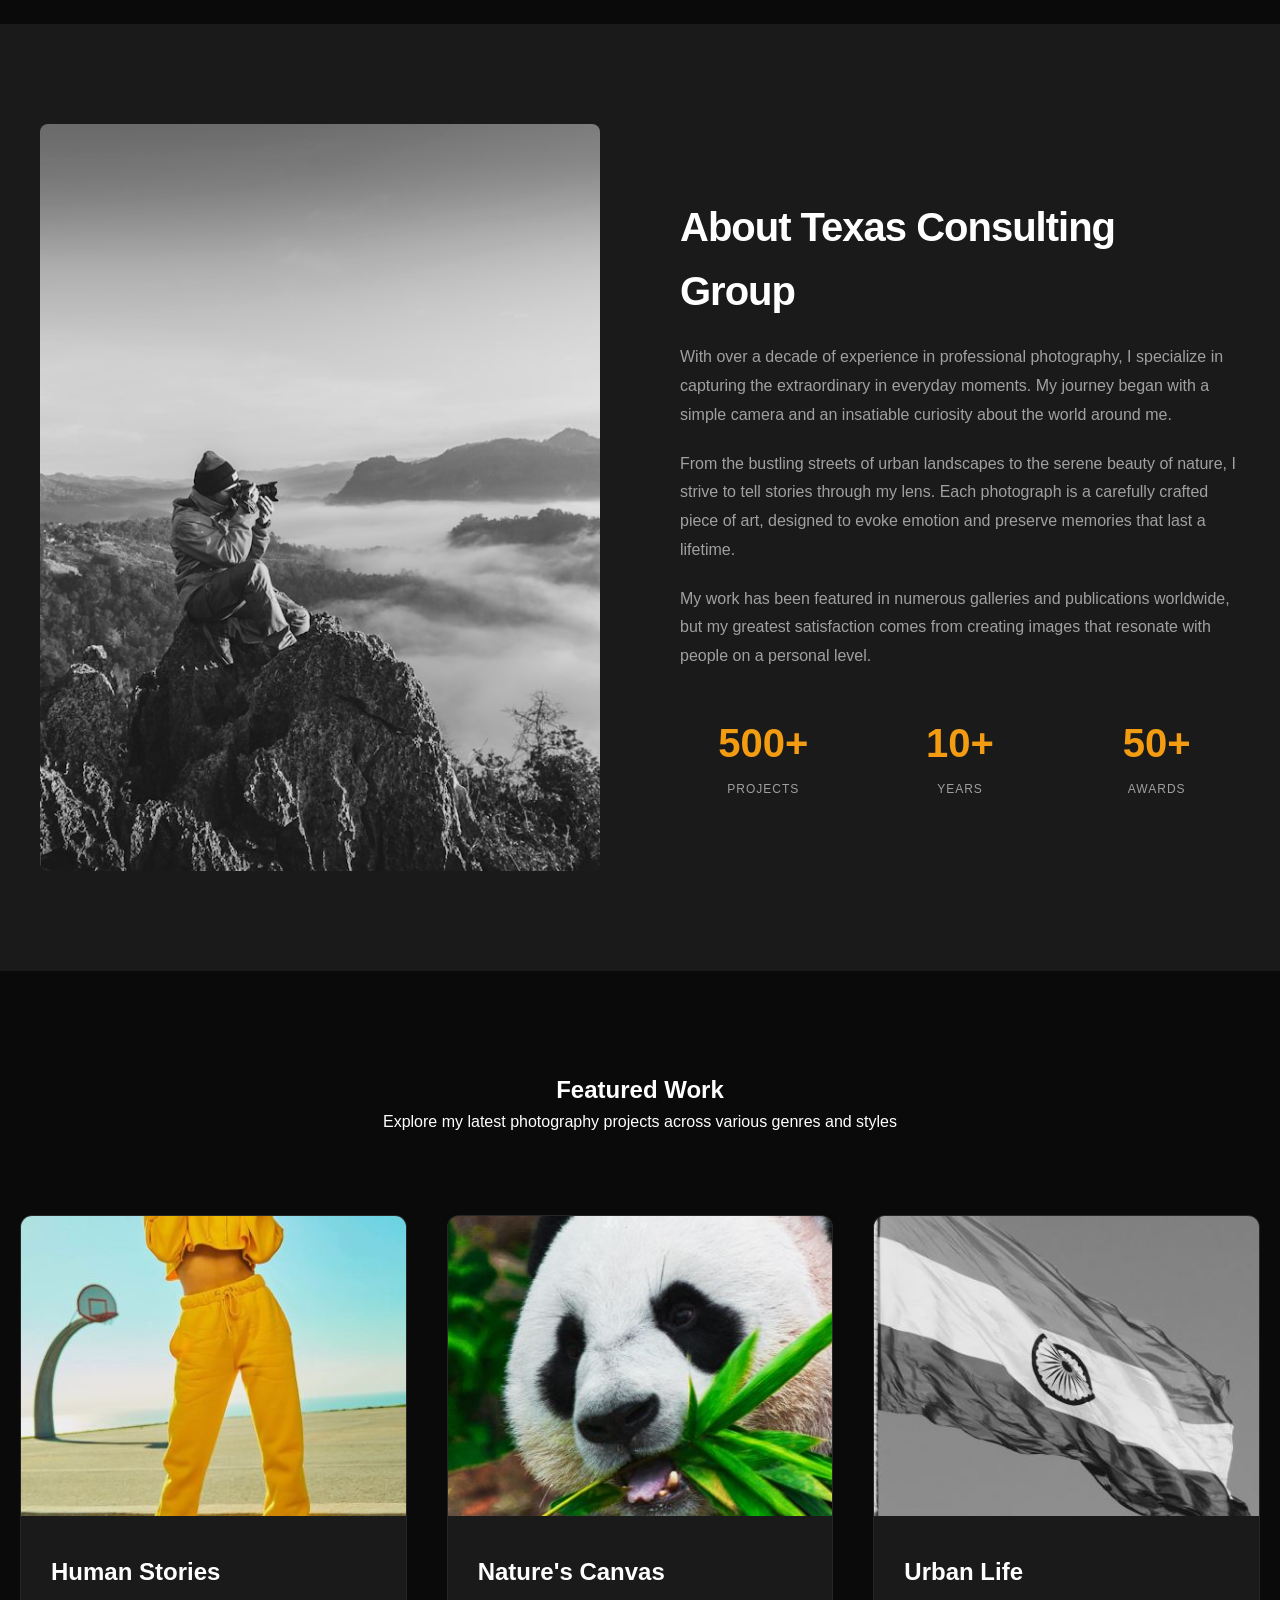
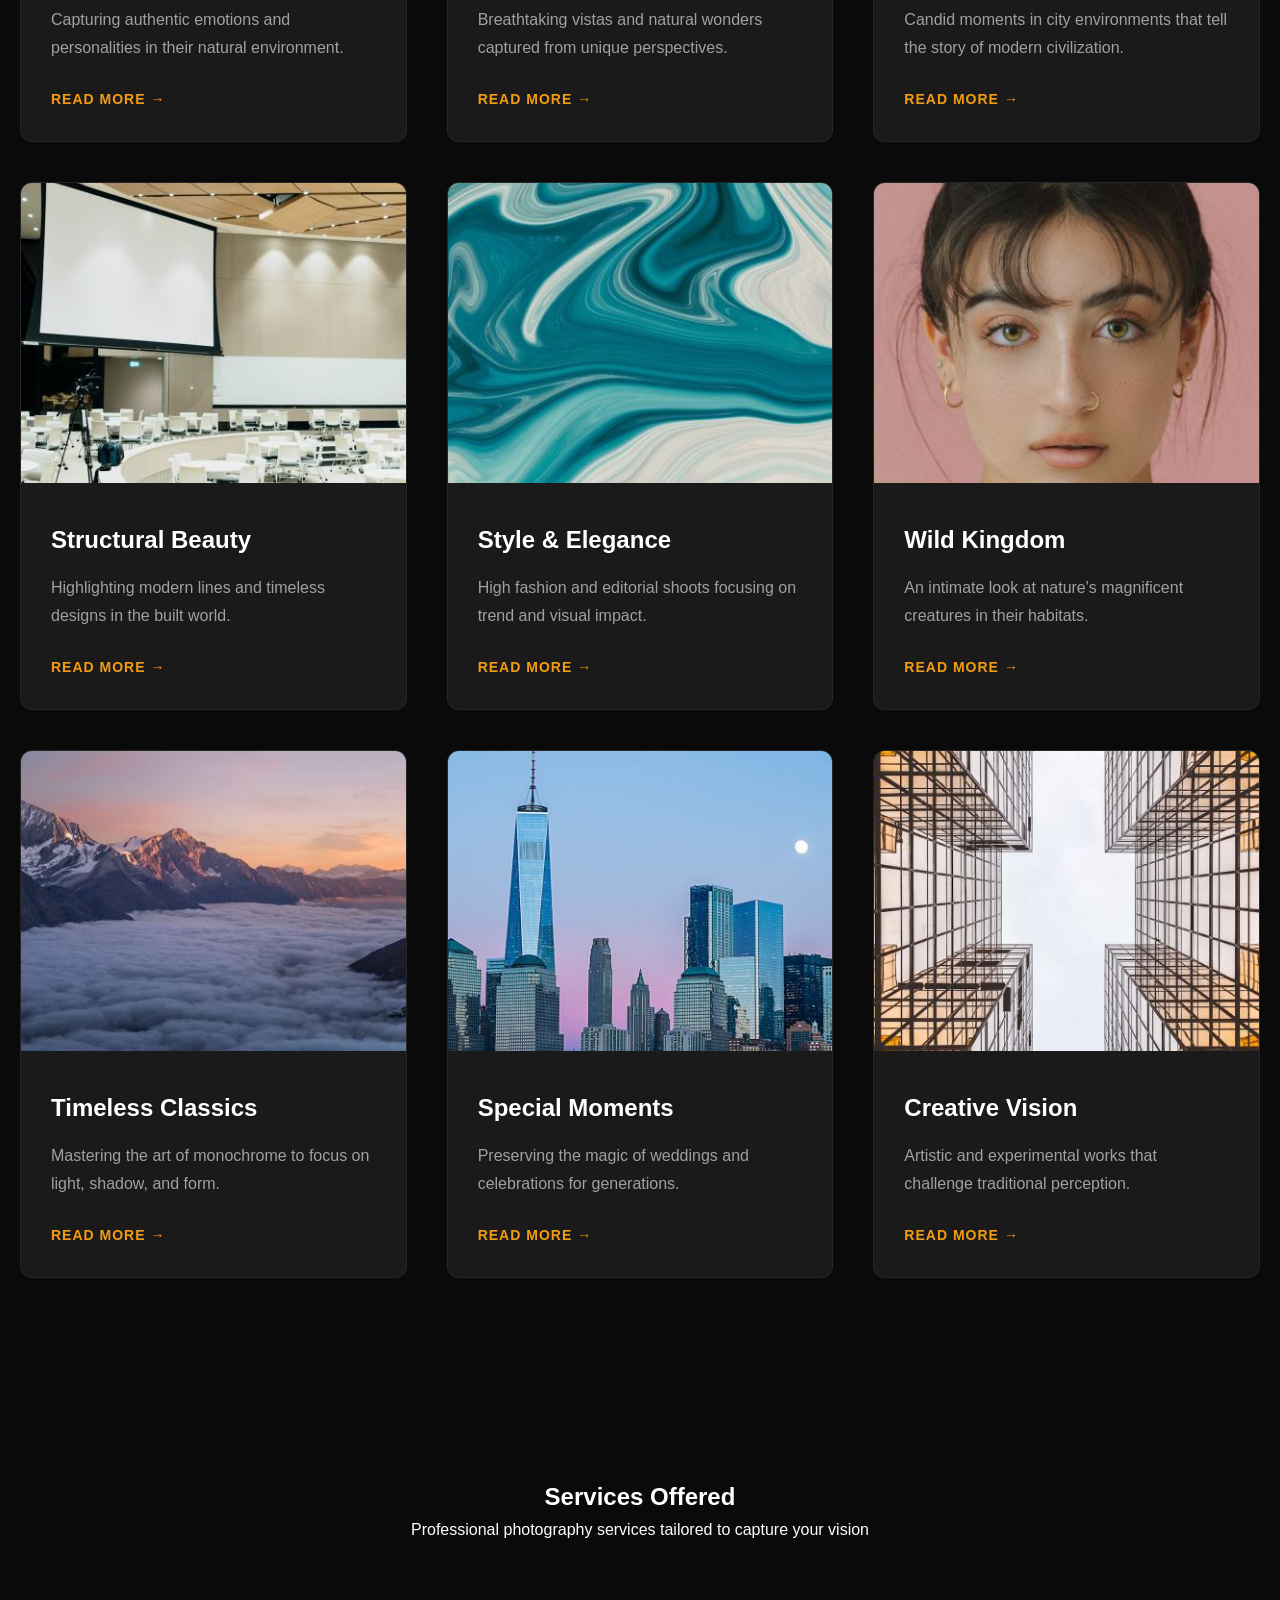
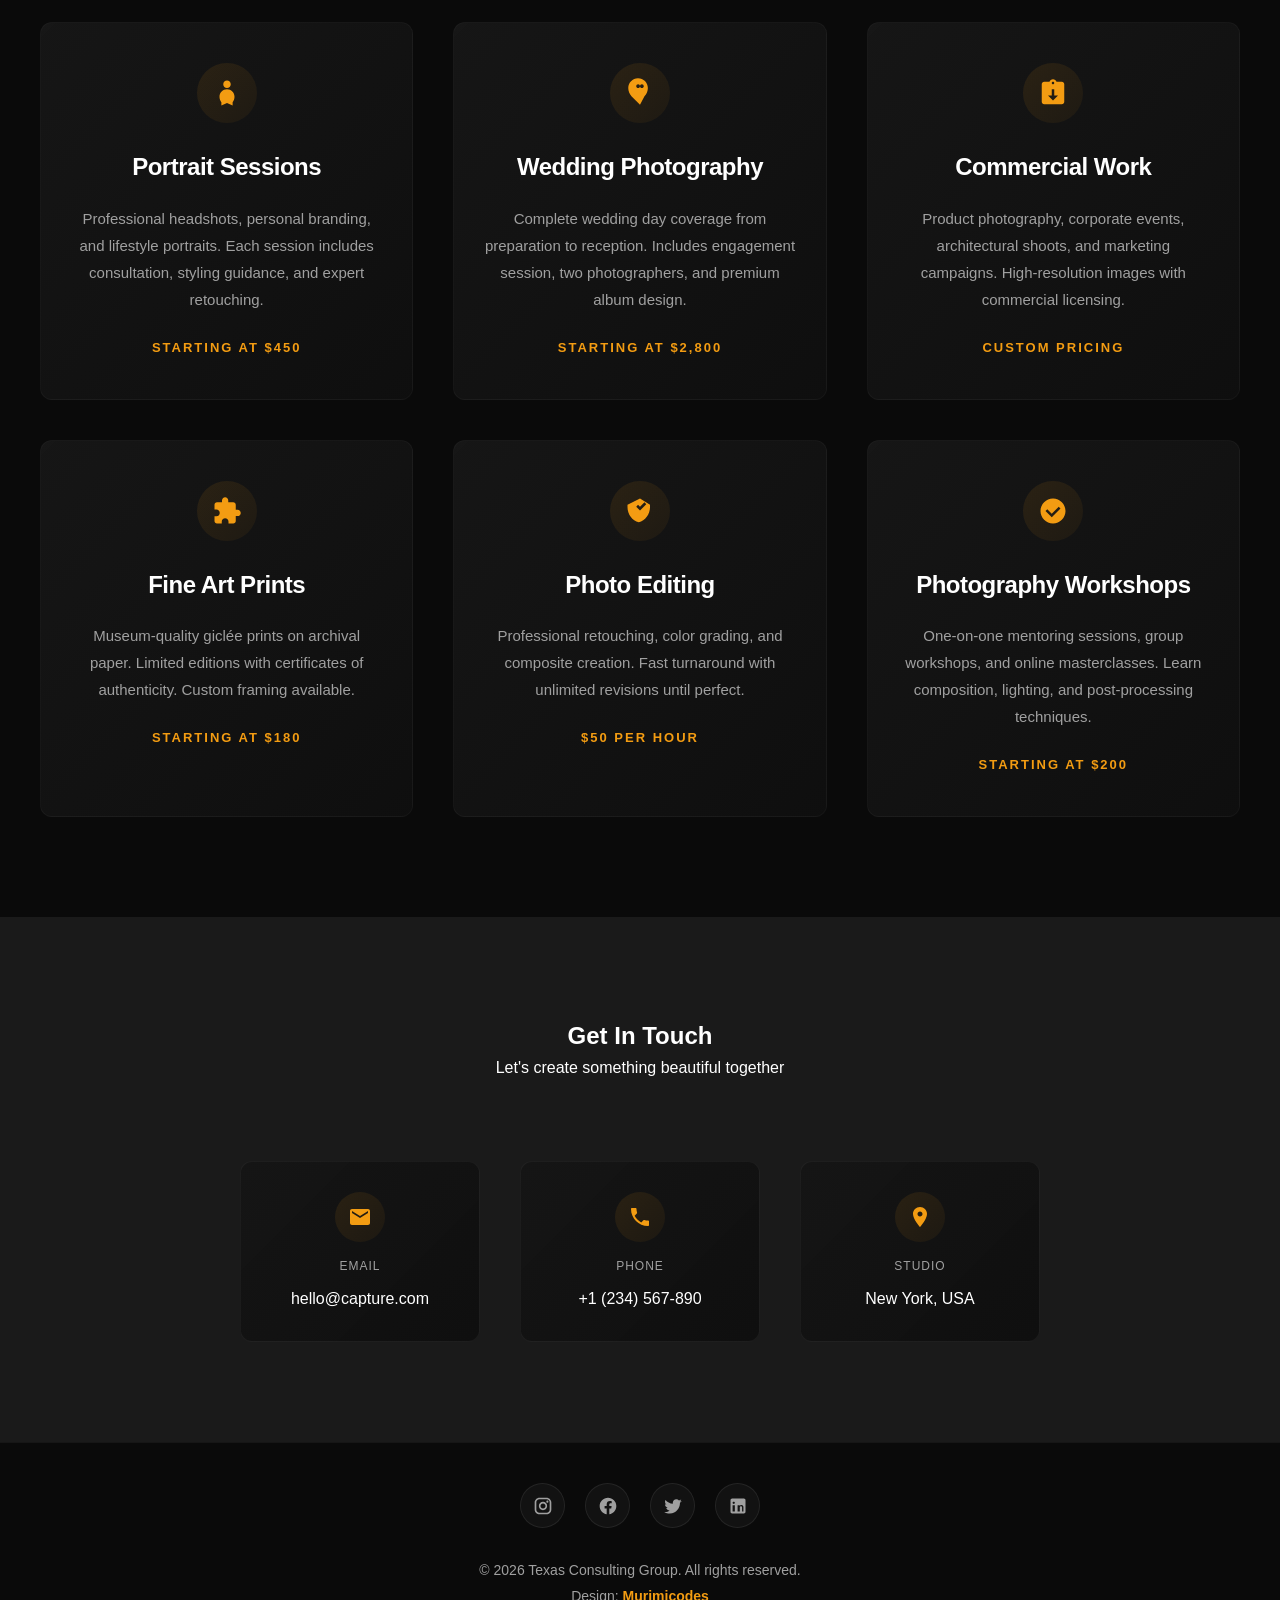
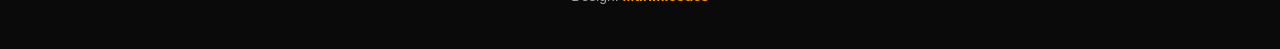
==== commit 92ea3a6f: "msv" ====
--- a/index.html
+++ b/index.html
@@ -70,17 +70,17 @@
 
     <!-- Mission Section -->
     <section class="km-section reveal">
-        <h2 class="km-title">OUR PROCESS</h2>
+        <h2 class="km-title">Our Core Focus</h2>
 
         <div class="km-grid">
-            <!-- PROCESS -->
+            <!-- CORE VALUES -->
             <div class="km-card">
                 <div class="km-icon">
                     <svg viewBox="0 0 24 24">
-                        <path d="M9 16.17L4.83 12l-1.42 1.41L9 19 21 7l-1.41-1.41L9 16.17z"/>
-                    </svg>
-                </div>
-                <h3 class="km-card-title">Our Values</h3>
+                        <path d="M16 11c1.66 0 2.99-1.34 2.99-3S17.66 5 16 5s-3 1.34-3 3 1.34 3 3 3zm-8 0c1.66 0 2.99-1.34 2.99-3S9.66 5 8 5 5 6.34 5 8s1.34 3 3 3zm0 2c-2.33 0-7 1.17-7 3.5V19h14v-2.5c0-2.33-4.67-3.5-7-3.5zm8 0c-.29 0-.62.02-.97.05 1.16.84 1.97 1.97 1.97 3.45V19h6v-2.5c0-2.33-4.67-3.5-7-3.5z"/>
+                    </svg>
+                </div>
+                <h3 class="km-card-title">Core Values</h3>
                 <ul class="km-card-list">
                     <li><i class="fas fa-check-circle km-value-icon"></i> Strategic Partnership</li>
                     <li><i class="fas fa-check-circle km-value-icon"></i> Operational Excellence</li>
@@ -97,7 +97,7 @@
                         <path d="M12 2a10 10 0 1 0 10 10h-2a8 8 0 1 1-8-8V2zm6 0v6h-2V5.4l-5.3 5.3-1.4-1.4L14.6 4H12V2h6z"/>
                     </svg>
                 </div>
-                <h3 class="km-card-title">Our Mission</h3>
+                <h3 class="km-card-title">Mission</h3>
                 <p class="km-card-text">
                     To empower organizations by crafting compelling narratives and deploying robust digital solutions that drive sustainable growth and lasting social impact
                 </p>
@@ -107,10 +107,10 @@
             <div class="km-card">
                 <div class="km-icon">
                     <svg viewBox="0 0 24 24">
-                        <path d="M12 2a10 10 0 1 0 10 10A10 10 0 0 0 12 2zm7.9 9h-3.2a15.7 15.7 0 0 0-1.1-5 8 8 0 0 1 4.3 5zM12 4a13.7 13.7 0 0 1 1.7 7H10.3A13.7 13.7 0 0 1 12 4zM4.1 13h3.2a15.7 15.7 0 0 0 1.1 5 8 8 0 0 1-4.3-5zm3.2-2H4.1a8 8 0 0 1 4.3-5 15.7 15.7 0 0 0-1.1 5zM12 20a13.7 13.7 0 0 1-1.7-7h3.4A13.7 13.7 0 0 1 12 20zm3.6-2a15.7 15.7 0 0 0 1.1-5h3.2a8 8 0 0 1-4.3 5z"/>
-                    </svg>
-                </div>
-                <h3 class="km-card-title">Our Vision</h3>
+                        <path d="M12 4.5C7 4.5 2.73 7.61 1 12c1.73 4.39 6 7.5 11 7.5s9.27-3.11 11-7.5c-1.73-4.39-6-7.5-11-7.5zM12 17c-2.76 0-5-2.24-5-5s2.24-5 5-5 5 2.24 5 5-2.24 5-5 5zm0-8c-1.66 0-3 1.34-3 3s1.34 3 3 3 3-1.34 3-3-1.34-3-3-3z"/>
+                    </svg>
+                </div>
+                <h3 class="km-card-title">Vision</h3>
                 <p class="km-card-text">
                     To be the global leader in integrated consultancy, envisioning a world where every organizational story is amplified through innovation and excellence
                 </p>
@@ -381,7 +381,7 @@
                 <script>
                     document.write(new Date().getFullYear());
                 </script>
-                About Texas Consulting Group. All rights reserved.<br> Design:
+                Texas Consulting Group. All rights reserved.<br> Design:
                 <a href="https://murimicodes.com" target="_blank" rel="noopener">Murimicodes</a>
             </p>
         </div>
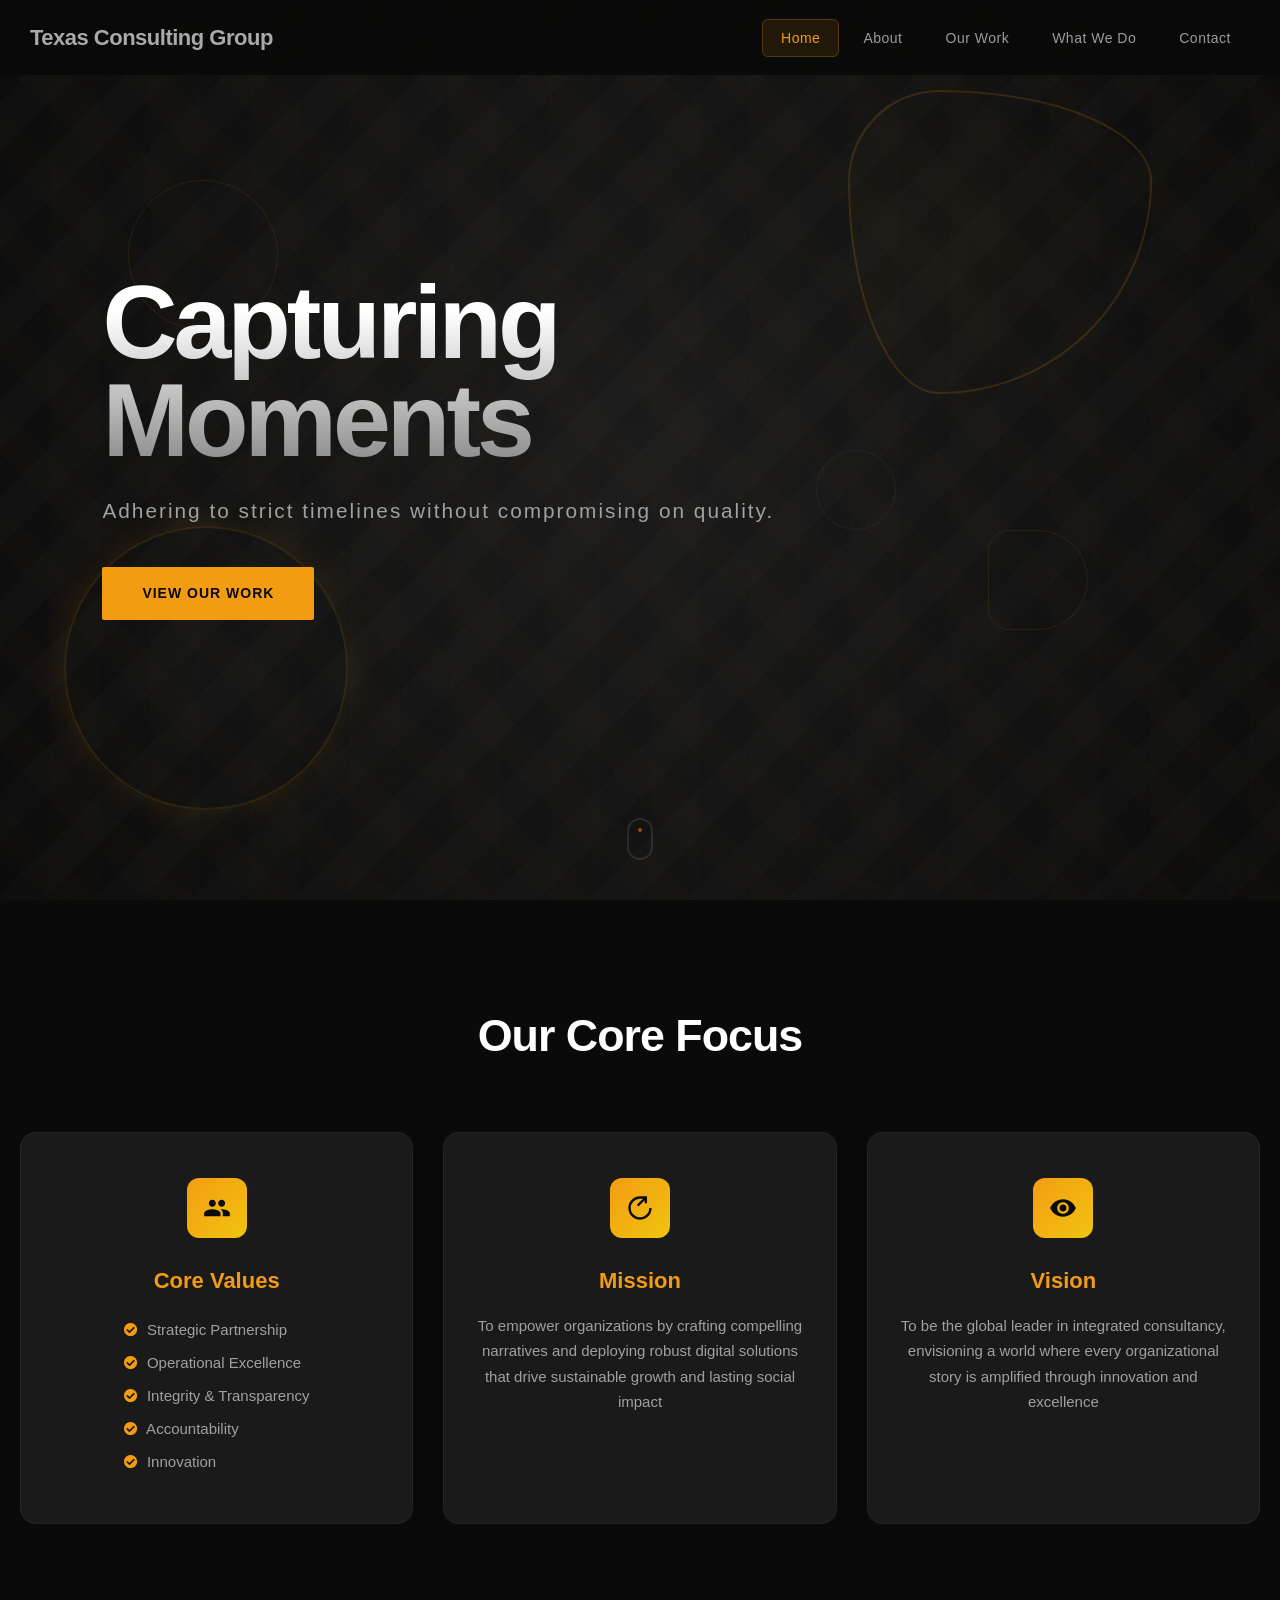
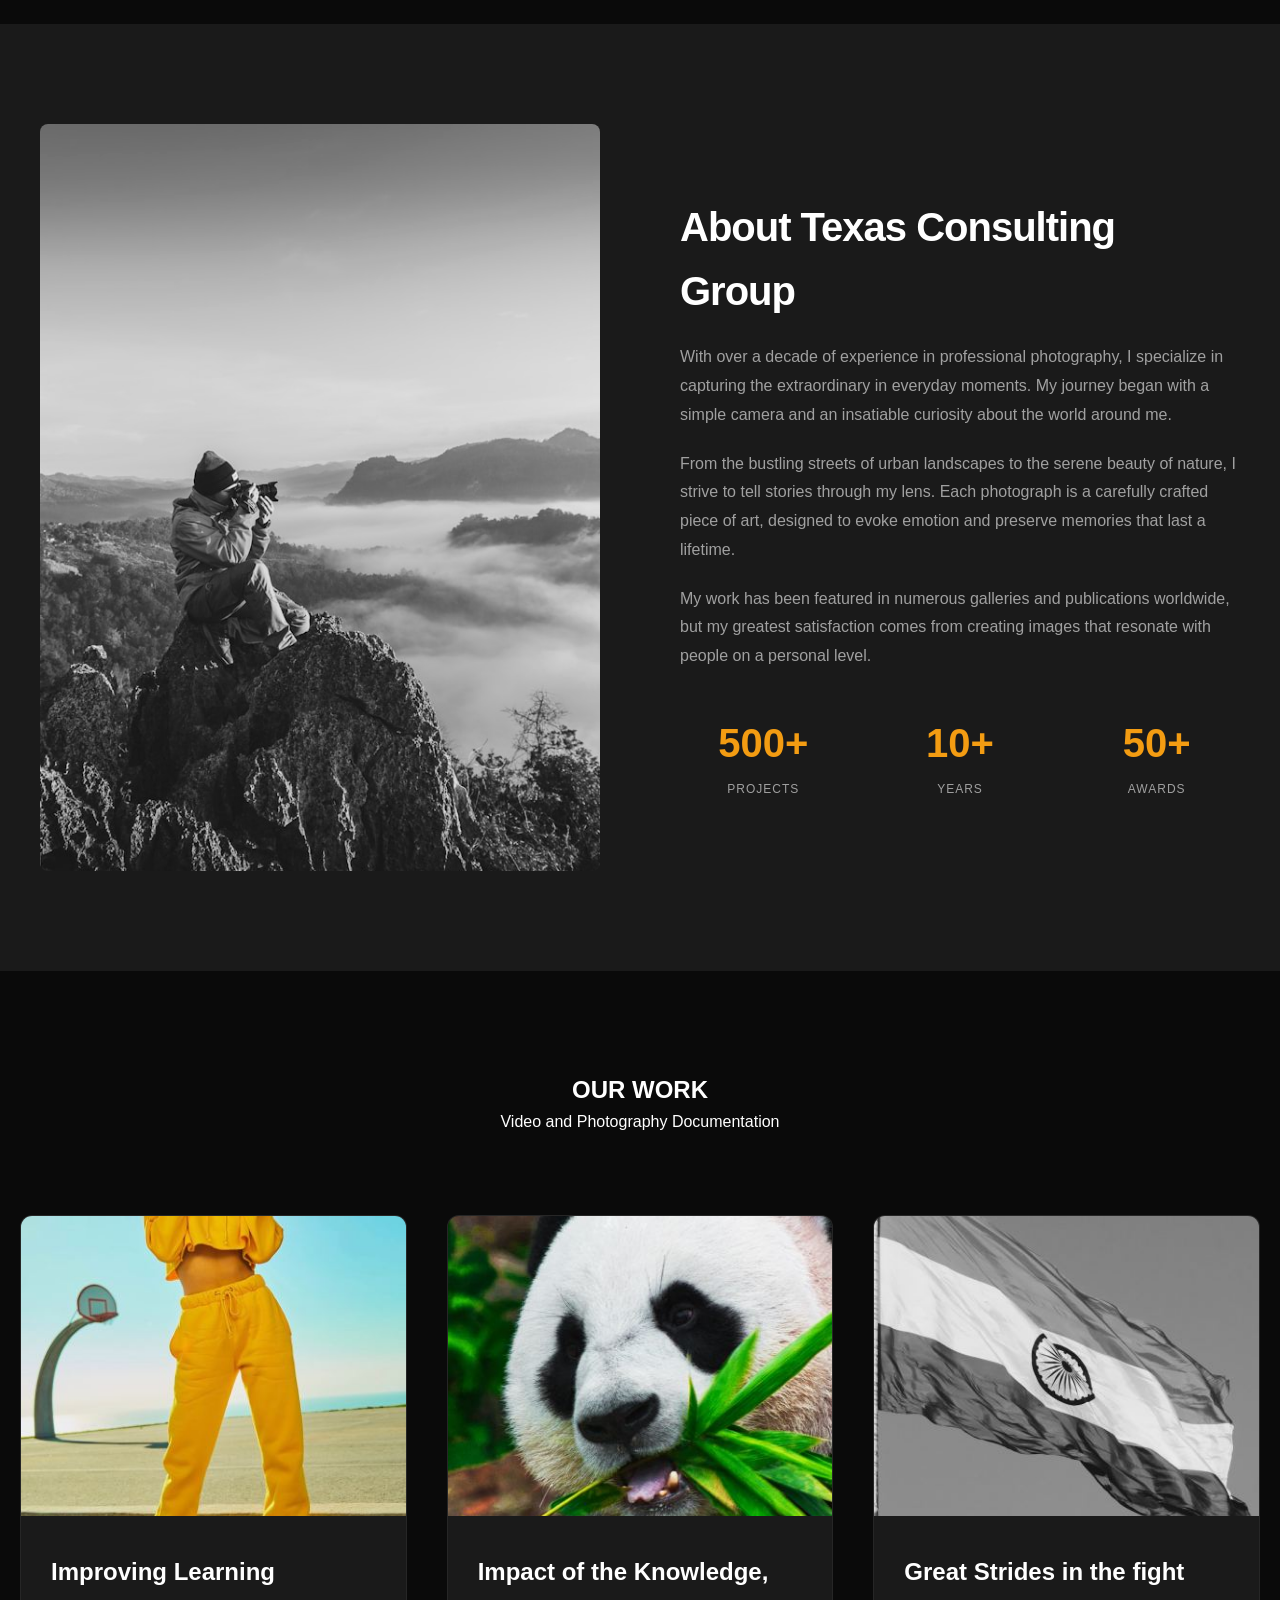
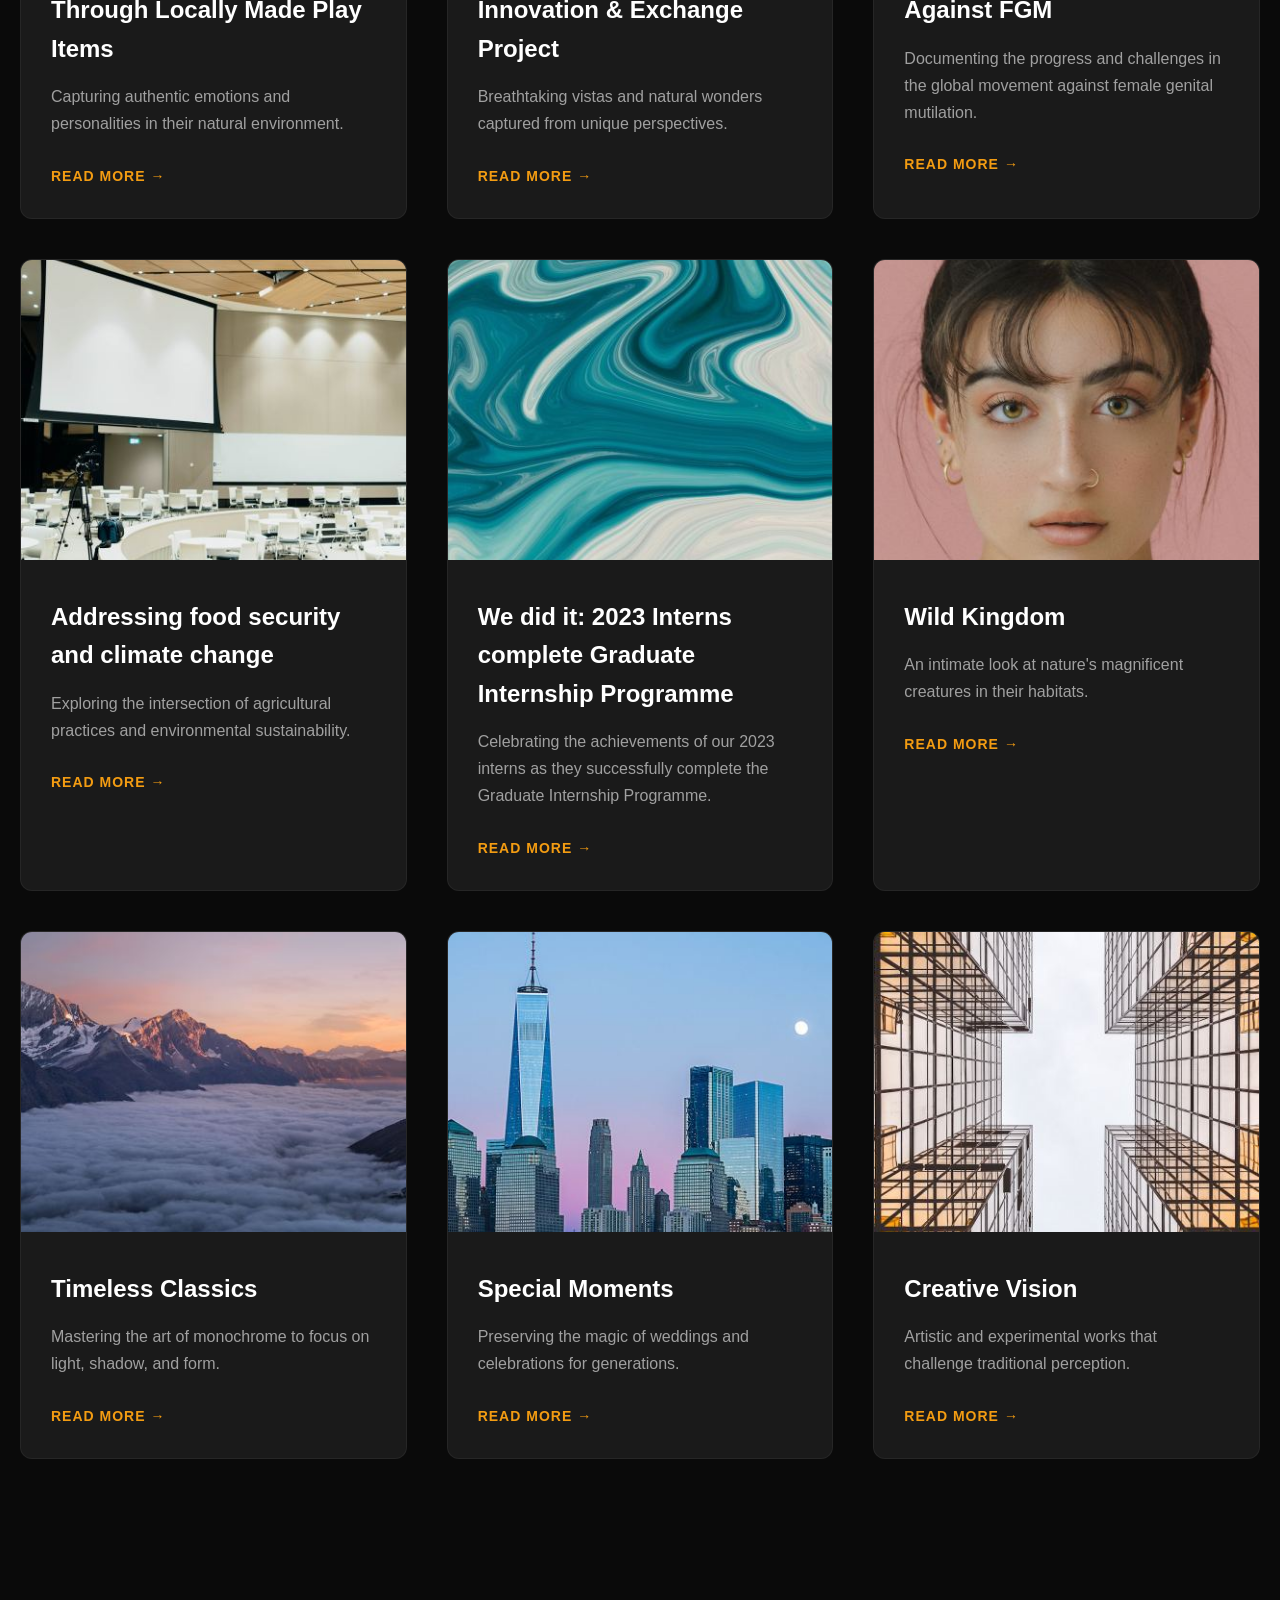
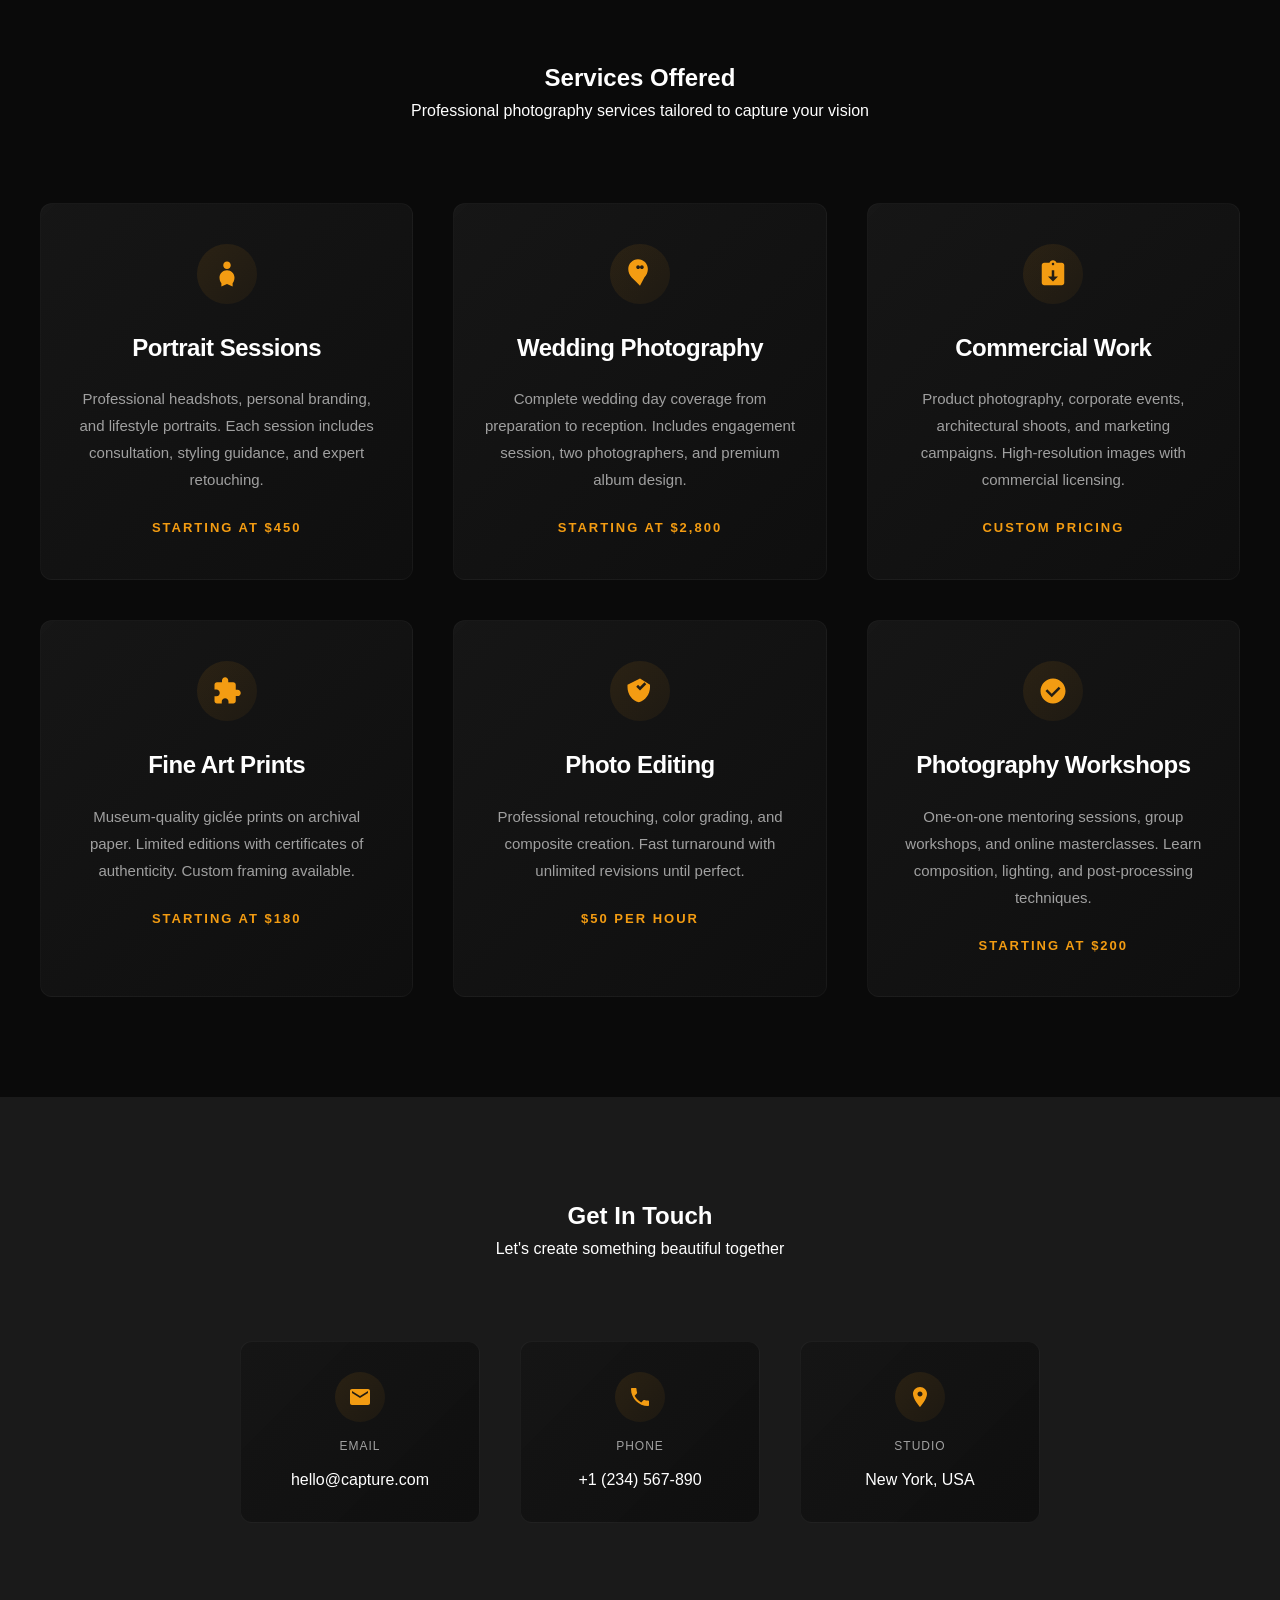
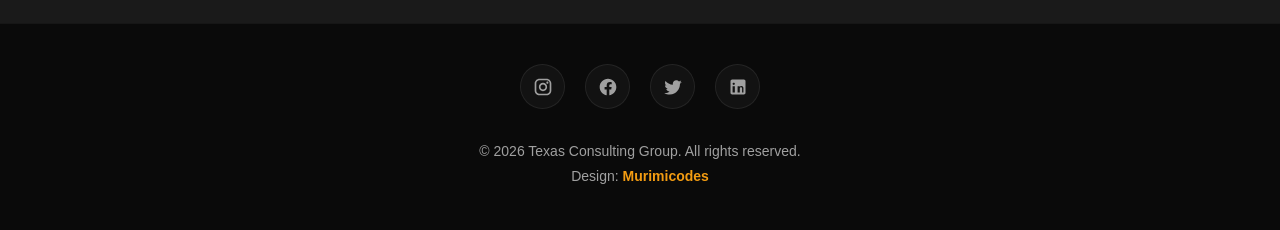
==== commit 9bd7252a: "details 1" ====
--- a/index.html
+++ b/index.html
@@ -22,24 +22,28 @@
     <div class="loading-screen" id="loadingScreen">
         <div class="loader"></div>
     </div>
-
     <!-- Header Navigation -->
     <header id="header">
         <nav>
             <a href="#home" class="logo">
-             Texas Consulting Group
-            </a>
+                    Texas Consulting Group
+                </a>
             <ul class="nav-menu" id="navMenu">
-                <li><a href="#home">Home</a></li>
-                <li><a href="#about">About</a></li>
+                <li>
+                    <a href="#home">Home</a>
+                </li>
+                <li>
+                    <a href="#about">About</a>
+                </li>
                 <li>
                     <a href="#portfolio">Our Work</a>
                 </li>
-
                 <li>
                     <a href="#services">What We Do</a>
                 </li>
-                <li><a href="#contact">Contact</a></li>
+                <li>
+                    <a href="#contact">Contact</a>
+                </li>
             </ul>
             <div class="menu-toggle" id="menuToggle">
                 <span></span>
@@ -48,7 +52,6 @@
             </div>
         </nav>
     </header>
-
     <!-- Hero Section -->
     <section class="hero-section" id="home">
         <div class="hero-bg"></div>
@@ -59,7 +62,8 @@
         </div>
         <div class="hero-content reveal">
             <h1 class="hero-title">Capturing Moments</h1>
-            <p class="hero-subtitle">Adhering to strict timelines without compromising on quality.
+            <p class="hero-subtitle">
+                Adhering to strict timelines without compromising on quality.
             </p>
             <a href="#portfolio" class="cta-button">View Our  Work</a>
         </div>
@@ -67,48 +71,54 @@
             <span></span>
         </a>
     </section>
-
     <!-- Mission Section -->
     <section class="km-section reveal">
         <h2 class="km-title">Our Core Focus</h2>
-
         <div class="km-grid">
             <!-- CORE VALUES -->
             <div class="km-card">
                 <div class="km-icon">
                     <svg viewBox="0 0 24 24">
-                        <path d="M16 11c1.66 0 2.99-1.34 2.99-3S17.66 5 16 5s-3 1.34-3 3 1.34 3 3 3zm-8 0c1.66 0 2.99-1.34 2.99-3S9.66 5 8 5 5 6.34 5 8s1.34 3 3 3zm0 2c-2.33 0-7 1.17-7 3.5V19h14v-2.5c0-2.33-4.67-3.5-7-3.5zm8 0c-.29 0-.62.02-.97.05 1.16.84 1.97 1.97 1.97 3.45V19h6v-2.5c0-2.33-4.67-3.5-7-3.5z"/>
-                    </svg>
+                            <path d="M16 11c1.66 0 2.99-1.34 2.99-3S17.66 5 16 5s-3 1.34-3 3 1.34 3 3 3zm-8 0c1.66 0 2.99-1.34 2.99-3S9.66 5 8 5 5 6.34 5 8s1.34 3 3 3zm0 2c-2.33 0-7 1.17-7 3.5V19h14v-2.5c0-2.33-4.67-3.5-7-3.5zm8 0c-.29 0-.62.02-.97.05 1.16.84 1.97 1.97 1.97 3.45V19h6v-2.5c0-2.33-4.67-3.5-7-3.5z"/>
+                        </svg>
                 </div>
                 <h3 class="km-card-title">Core Values</h3>
                 <ul class="km-card-list">
-                    <li><i class="fas fa-check-circle km-value-icon"></i> Strategic Partnership</li>
-                    <li><i class="fas fa-check-circle km-value-icon"></i> Operational Excellence</li>
-                    <li><i class="fas fa-check-circle km-value-icon"></i> Integrity & Transparency</li>
-                    <li><i class="fas fa-check-circle km-value-icon"></i> Accountability</li>
-                    <li><i class="fas fa-check-circle km-value-icon"></i> Innovation</li>
+                    <li>
+                        <i class="fas fa-check-circle km-value-icon"></i> Strategic Partnership
+                    </li>
+                    <li>
+                        <i class="fas fa-check-circle km-value-icon"></i> Operational Excellence
+                    </li>
+                    <li>
+                        <i class="fas fa-check-circle km-value-icon"></i> Integrity & Transparency
+                    </li>
+                    <li>
+                        <i class="fas fa-check-circle km-value-icon"></i> Accountability
+                    </li>
+                    <li>
+                        <i class="fas fa-check-circle km-value-icon"></i> Innovation
+                    </li>
                 </ul>
             </div>
-
             <!-- MISSION -->
             <div class="km-card">
                 <div class="km-icon">
                     <svg viewBox="0 0 24 24">
-                        <path d="M12 2a10 10 0 1 0 10 10h-2a8 8 0 1 1-8-8V2zm6 0v6h-2V5.4l-5.3 5.3-1.4-1.4L14.6 4H12V2h6z"/>
-                    </svg>
+                            <path d="M12 2a10 10 0 1 0 10 10h-2a8 8 0 1 1-8-8V2zm6 0v6h-2V5.4l-5.3 5.3-1.4-1.4L14.6 4H12V2h6z"/>
+                        </svg>
                 </div>
                 <h3 class="km-card-title">Mission</h3>
                 <p class="km-card-text">
                     To empower organizations by crafting compelling narratives and deploying robust digital solutions that drive sustainable growth and lasting social impact
                 </p>
             </div>
-
             <!-- VISION -->
             <div class="km-card">
                 <div class="km-icon">
                     <svg viewBox="0 0 24 24">
-                        <path d="M12 4.5C7 4.5 2.73 7.61 1 12c1.73 4.39 6 7.5 11 7.5s9.27-3.11 11-7.5c-1.73-4.39-6-7.5-11-7.5zM12 17c-2.76 0-5-2.24-5-5s2.24-5 5-5 5 2.24 5 5-2.24 5-5 5zm0-8c-1.66 0-3 1.34-3 3s1.34 3 3 3 3-1.34 3-3-1.34-3-3-3z"/>
-                    </svg>
+                            <path d="M12 4.5C7 4.5 2.73 7.61 1 12c1.73 4.39 6 7.5 11 7.5s9.27-3.11 11-7.5c-1.73-4.39-6-7.5-11-7.5zM12 17c-2.76 0-5-2.24-5-5s2.24-5 5-5 5 2.24 5 5-2.24 5-5 5zm0-8c-1.66 0-3 1.34-3 3s1.34 3 3 3 3-1.34 3-3-1.34-3-3-3z"/>
+                        </svg>
                 </div>
                 <h3 class="km-card-title">Vision</h3>
                 <p class="km-card-text">
@@ -128,7 +138,6 @@
                 <p>With over a decade of experience in professional photography, I specialize in capturing the extraordinary in everyday moments. My journey began with a simple camera and an insatiable curiosity about the world around me.</p>
                 <p>From the bustling streets of urban landscapes to the serene beauty of nature, I strive to tell stories through my lens. Each photograph is a carefully crafted piece of art, designed to evoke emotion and preserve memories that last a lifetime.</p>
                 <p>My work has been featured in numerous galleries and publications worldwide, but my greatest satisfaction comes from creating images that resonate with people on a personal level.</p>
-
                 <div class="stats">
                     <div class="stat-item">
                         <div class="stat-number">500+</div>
@@ -149,88 +158,134 @@
     <!-- Portfolio Section with Coverflow -->
     <section class="portfolio-section" id="portfolio">
         <div class="section-header reveal">
-            <h2 class="section-title">Featured Work</h2>
-            <p class="section-subtitle">Explore my latest photography projects across various genres and styles</p>
-        </div>
-
+            <h2 class="section-title">OUR WORK</h2>
+            <p class="section-subtitle">Video and Photography Documentation</p>
+        </div>
         <div class="portfolio-grid">
-            <div class="portfolio-card reveal">
+            <div class="portfolio-card reveal" data-category="Education Documentation" data-year=" 28 Jul 2023">
                 <img src="images/templatemo-amber-folio-01.jpg" alt="Portrait Photography" class="portfolio-card-img">
                 <div class="portfolio-card-body">
-                    <h3 class="portfolio-card-title">Human Stories</h3>
+                    <h3 class="portfolio-card-title">Improving Learning Through Locally Made Play Items</h3>
                     <p class="portfolio-card-text">Capturing authentic emotions and personalities in their natural environment.</p>
-                    <a href="#" class="read-more">Read More</a>
-                </div>
-            </div>
-            <div class="portfolio-card reveal">
+                    <div class="portfolio-detail-text" style="display: none;">
+                        <p>
+                            <iframe width="560" height="315" src="https://www.youtube.com/embed/a0GKRj1y3r8?si=P187hxh8itb5kexD" title="YouTube video player" frameborder="0" allow="accelerometer; autoplay; clipboard-write; encrypted-media; gyroscope; picture-in-picture; web-share"
+                                referrerpolicy="strict-origin-when-cross-origin" allowfullscreen></iframe>
+                        </p>
+                    </div>
+                    <a href="#" class="read-more">Read More</a>
+                </div>
+            </div>
+            <div class="portfolio-card reveal" data-category="Education Documentation" data-year="6 Oct 2023">
                 <img src="images/templatemo-amber-folio-02.jpg" alt="Landscape Photography" class="portfolio-card-img">
                 <div class="portfolio-card-body">
-                    <h3 class="portfolio-card-title">Nature's Canvas</h3>
+                    <h3 class="portfolio-card-title">Impact of the Knowledge, Innovation & Exchange Project</h3>
                     <p class="portfolio-card-text">Breathtaking vistas and natural wonders captured from unique perspectives.</p>
-                    <a href="#" class="read-more">Read More</a>
-                </div>
-            </div>
-            <div class="portfolio-card reveal">
+                    <div class="portfolio-detail-text" style="display: none;">
+                        <p>
+                            <iframe width="560" height="315" src="https://www.youtube.com/embed/egHRznN55E0?si=M8nLf_boZsiduUYk" title="YouTube video player" frameborder="0" allow="accelerometer; autoplay; clipboard-write; encrypted-media; gyroscope; picture-in-picture; web-share"
+                                referrerpolicy="strict-origin-when-cross-origin" allowfullscreen></iframe>
+                        </p>
+                    </div>
+                    <a href="#" class="read-more">Read More</a>
+                </div>
+            </div>
+            <div class="portfolio-card reveal" data-category="Education Documentation" data-year="  2 May 2025">
                 <img src="images/templatemo-amber-folio-03.jpg" alt="Street Photography" class="portfolio-card-img">
                 <div class="portfolio-card-body">
-                    <h3 class="portfolio-card-title">Urban Life</h3>
-                    <p class="portfolio-card-text">Candid moments in city environments that tell the story of modern civilization.</p>
-                    <a href="#" class="read-more">Read More</a>
-                </div>
-            </div>
-            <div class="portfolio-card reveal">
+                    <h3 class="portfolio-card-title">Great Strides in the fight Against FGM</h3>
+                    <p class="portfolio-card-text">Documenting the progress and challenges in the global movement against female genital mutilation.</p>
+                    <div class="portfolio-detail-text" style="display: none;">
+                        <p>
+                            <iframe width="560" height="315" src="https://www.youtube.com/embed/RNYacAq0RwM?si=q3mwbuJbpgw2h_yl" title="YouTube video player" frameborder="0" allow="accelerometer; autoplay; clipboard-write; encrypted-media; gyroscope; picture-in-picture; web-share"
+                                referrerpolicy="strict-origin-when-cross-origin" allowfullscreen></iframe>
+                        </p>
+                    </div>
+                    <a href="#" class="read-more">Read More</a>
+                </div>
+            </div>
+            <div class="portfolio-card reveal" data-category="Architecture" data-year="2024">
                 <img src="images/templatemo-amber-folio-04.jpg" alt="Architecture Photography" class="portfolio-card-img">
                 <div class="portfolio-card-body">
-                    <h3 class="portfolio-card-title">Structural Beauty</h3>
-                    <p class="portfolio-card-text">Highlighting modern lines and timeless designs in the built world.</p>
-                    <a href="#" class="read-more">Read More</a>
-                </div>
-            </div>
-            <div class="portfolio-card reveal">
+                    <h3 class="portfolio-card-title">Addressing food security and climate change</h3>
+                    <p class="portfolio-card-text">Exploring the intersection of agricultural practices and environmental sustainability.</p>
+                    <div class="portfolio-detail-text" style="display: none;">
+                        <p>
+                            <iframe width="560" height="315" src="https://www.youtube.com/embed/URycDAF69yo?si=4fVw6PreuAcFYIR3" title="YouTube video player" frameborder="0" allow="accelerometer; autoplay; clipboard-write; encrypted-media; gyroscope; picture-in-picture; web-share"
+                                referrerpolicy="strict-origin-when-cross-origin" allowfullscreen></iframe>
+                        </p>
+                    </div>
+                    <a href="#" class="read-more">Read More</a>
+                </div>
+            </div>
+            <div class="portfolio-card reveal" data-category="Education" data-year="27 Sept 2023">
                 <img src="images/templatemo-amber-folio-05.jpg" alt="Fashion Photography" class="portfolio-card-img">
                 <div class="portfolio-card-body">
-                    <h3 class="portfolio-card-title">Style & Elegance</h3>
-                    <p class="portfolio-card-text">High fashion and editorial shoots focusing on trend and visual impact.</p>
-                    <a href="#" class="read-more">Read More</a>
-                </div>
-            </div>
-            <div class="portfolio-card reveal">
+                    <h3 class="portfolio-card-title">
+                        We did it: 2023 Interns complete Graduate Internship Programme
+                    </h3>
+                    <p class="portfolio-card-text">
+                        Celebrating the achievements of our 2023 interns as they successfully complete the Graduate Internship Programme.
+                    </p>
+                    <div class="portfolio-detail-text" style="display: none;">
+                        <p>
+                            <iframe width="560" height="315" src="https://www.youtube.com/embed/rhFlAtLMEtc?si=P9zMm7hSini3cTQd" title="YouTube video player" frameborder="0" allow="accelerometer; autoplay; clipboard-write; encrypted-media; gyroscope; picture-in-picture; web-share"
+                                referrerpolicy="strict-origin-when-cross-origin" allowfullscreen></iframe>
+                        </p>
+                    </div>
+                    <a href="#" class="read-more">Read More</a>
+                </div>
+            </div>
+            <div class="portfolio-card reveal" data-category="Wildlife" data-year="2024">
                 <img src="images/templatemo-amber-folio-06.jpg" alt="Wildlife Photography" class="portfolio-card-img">
                 <div class="portfolio-card-body">
                     <h3 class="portfolio-card-title">Wild Kingdom</h3>
                     <p class="portfolio-card-text">An intimate look at nature's magnificent creatures in their habitats.</p>
-                    <a href="#" class="read-more">Read More</a>
-                </div>
-            </div>
-            <div class="portfolio-card reveal">
+                    <div class="portfolio-detail-text" style="display: none;">
+                        <p>Wildlife documentation focusing on endangered species. This project required patience and long-lens techniques to capture animal behavior without disturbing their natural environment.</p>
+                        <p>A portion of the proceeds from this series was donated to wildlife conservation funds.</p>
+                    </div>
+                    <a href="#" class="read-more">Read More</a>
+                </div>
+            </div>
+            <div class="portfolio-card reveal" data-category="Monochrome" data-year="2022">
                 <img src="images/templatemo-amber-folio-07.jpg" alt="Black and White Photography" class="portfolio-card-img">
                 <div class="portfolio-card-body">
                     <h3 class="portfolio-card-title">Timeless Classics</h3>
                     <p class="portfolio-card-text">Mastering the art of monochrome to focus on light, shadow, and form.</p>
-                    <a href="#" class="read-more">Read More</a>
-                </div>
-            </div>
-            <div class="portfolio-card reveal">
+                    <div class="portfolio-detail-text" style="display: none;">
+                        <p>A black and white portrait series exploring human expressions. By removing color, we focused the viewer's attention on texture, form, and the intensity of the gaze.</p>
+                        <p>High-contrast lighting was used to create a dramatic and timeless feel for each portrait.</p>
+                    </div>
+                    <a href="#" class="read-more">Read More</a>
+                </div>
+            </div>
+            <div class="portfolio-card reveal" data-category="Events" data-year="2023">
                 <img src="images/templatemo-amber-folio-08.jpg" alt="Event Photography" class="portfolio-card-img">
                 <div class="portfolio-card-body">
                     <h3 class="portfolio-card-title">Special Moments</h3>
                     <p class="portfolio-card-text">Preserving the magic of weddings and celebrations for generations.</p>
-                    <a href="#" class="read-more">Read More</a>
-                </div>
-            </div>
-            <div class="portfolio-card reveal">
+                    <div class="portfolio-detail-text" style="display: none;">
+                        <p>Event photography capturing the essence of large-scale corporate celebrations and intimate weddings. We focus on candid moments rather than posed shots.</p>
+                        <p>Our goal is to create a visual narrative that allows clients to relive their most cherished memories.</p>
+                    </div>
+                    <a href="#" class="read-more">Read More</a>
+                </div>
+            </div>
+            <div class="portfolio-card reveal" data-category="Abstract Art" data-year="2024">
                 <img src="images/templatemo-amber-folio-09.jpg" alt="Abstract Photography" class="portfolio-card-img">
                 <div class="portfolio-card-body">
                     <h3 class="portfolio-card-title">Creative Vision</h3>
                     <p class="portfolio-card-text">Artistic and experimental works that challenge traditional perception.</p>
-                    <a href="#" class="read-more">Read More</a>
-                </div>
-            </div>
-        </div>
-    </section>
-
-
-
+                    <div class="portfolio-detail-text" style="display: none;">
+                        <p>An experimental project utilizing double exposure and light painting techniques. This series pushes the boundaries of traditional photography into the realm of abstract art.</p>
+                        <p>This work has been exhibited in several contemporary art galleries across Europe.</p>
+                    </div>
+                    <a href="#" class="read-more">Read More</a>
+                </div>
+            </div>
+        </div>
+    </section>
     <!-- Services Section -->
     <section class="services-section" id="services">
         <div class="services-container">
@@ -238,68 +293,62 @@
                 <h2 class="section-title">Services Offered</h2>
                 <p class="section-subtitle">Professional photography services tailored to capture your vision</p>
             </div>
-
             <div class="services-grid reveal">
                 <div class="service-card">
                     <div class="service-icon">
                         <svg viewBox="0 0 24 24" xmlns="http://www.w3.org/2000/svg">
-                            <path d="M12 2C10.34 2 9 3.34 9 5C9 6.66 10.34 8 12 8C13.66 8 15 6.66 15 5C15 3.34 13.66 2 12 2ZM12 9C8.69 9 6 11.69 6 15C6 16.66 6.56 18.17 7.5 19.32V22L12 20L16.5 22V19.32C17.44 18.17 18 16.66 18 15C18 11.69 15.31 9 12 9Z"/>
-                        </svg>
+                                <path d="M12 2C10.34 2 9 3.34 9 5C9 6.66 10.34 8 12 8C13.66 8 15 6.66 15 5C15 3.34 13.66 2 12 2ZM12 9C8.69 9 6 11.69 6 15C6 16.66 6.56 18.17 7.5 19.32V22L12 20L16.5 22V19.32C17.44 18.17 18 16.66 18 15C18 11.69 15.31 9 12 9Z"/>
+                            </svg>
                     </div>
                     <h3 class="service-title">Portrait Sessions</h3>
                     <p class="service-description">Professional headshots, personal branding, and lifestyle portraits. Each session includes consultation, styling guidance, and expert retouching.</p>
                     <div class="service-price">Starting at $450</div>
                 </div>
-
-                <div class="service-card">
-                    <div class="service-icon">
-                        <svg viewBox="0 0 24 24" xmlns="http://www.w3.org/2000/svg">
-                            <path d="M12 6.5C12 5.67 11.33 5 10.5 5S9 5.67 9 6.5 9.67 8 10.5 8 12 7.33 12 6.5M13.5 5C12.67 5 12 5.67 12 6.5S12.67 8 13.5 8 15 7.33 15 6.5 14.33 5 13.5 5M12 21.35L5.35 14.7C3.58 12.93 2.61 10.54 2.61 8.04C2.61 3.74 6.05 0.25 10.36 0.21C14.72 0.17 18.29 3.69 18.29 8C18.29 10.53 17.34 12.88 15.58 14.65L12 21.35Z"/>
-                        </svg>
+                <div class="service-card">
+                    <div class="service-icon">
+                        <svg viewBox="0 0 24 24" xmlns="http://www.w3.org/2000/svg">
+                                <path d="M12 6.5C12 5.67 11.33 5 10.5 5S9 5.67 9 6.5 9.67 8 10.5 8 12 7.33 12 6.5M13.5 5C12.67 5 12 5.67 12 6.5S12.67 8 13.5 8 15 7.33 15 6.5 14.33 5 13.5 5M12 21.35L5.35 14.7C3.58 12.93 2.61 10.54 2.61 8.04C2.61 3.74 6.05 0.25 10.36 0.21C14.72 0.17 18.29 3.69 18.29 8C18.29 10.53 17.34 12.88 15.58 14.65L12 21.35Z"/>
+                            </svg>
                     </div>
                     <h3 class="service-title">Wedding Photography</h3>
                     <p class="service-description">Complete wedding day coverage from preparation to reception. Includes engagement session, two photographers, and premium album design.</p>
                     <div class="service-price">Starting at $2,800</div>
                 </div>
-
-                <div class="service-card">
-                    <div class="service-icon">
-                        <svg viewBox="0 0 24 24" xmlns="http://www.w3.org/2000/svg">
-                            <path d="M19 3H14.82C14.4 1.84 13.3 1 12 1S9.6 1.84 9.18 3H5C3.9 3 3 3.9 3 5V19C3 20.1 3.9 21 5 21H19C20.1 21 21 20.1 21 19V5C21 3.9 20.1 3 19 3ZM12 3C12.55 3 13 3.45 13 4S12.55 5 12 5 11 4.55 11 4 11.45 3 12 3ZM12 18L8 14H11V9H13V14H16L12 18Z"/>
-                        </svg>
+                <div class="service-card">
+                    <div class="service-icon">
+                        <svg viewBox="0 0 24 24" xmlns="http://www.w3.org/2000/svg">
+                                <path d="M19 3H14.82C14.4 1.84 13.3 1 12 1S9.6 1.84 9.18 3H5C3.9 3 3 3.9 3 5V19C3 20.1 3.9 21 5 21H19C20.1 21 21 20.1 21 19V5C21 3.9 20.1 3 19 3ZM12 3C12.55 3 13 3.45 13 4S12.55 5 12 5 11 4.55 11 4 11.45 3 12 3ZM12 18L8 14H11V9H13V14H16L12 18Z"/>
+                            </svg>
                     </div>
                     <h3 class="service-title">Commercial Work</h3>
                     <p class="service-description">Product photography, corporate events, architectural shoots, and marketing campaigns. High-resolution images with commercial licensing.</p>
                     <div class="service-price">Custom Pricing</div>
                 </div>
-
-                <div class="service-card">
-                    <div class="service-icon">
-                        <svg viewBox="0 0 24 24" xmlns="http://www.w3.org/2000/svg">
-                            <path d="M20.5 11H19V7C19 5.9 18.1 5 17 5H13V3.5C13 2.12 11.88 1 10.5 1S8 2.12 8 3.5V5H4C2.9 5 2 5.9 2 7V10.8H3.5C4.99 10.8 6.2 12.01 6.2 13.5S4.99 16.2 3.5 16.2H2V20C2 21.1 2.9 22 4 22H7.8V20.5C7.8 19.01 9.01 17.8 10.5 17.8S13.2 19.01 13.2 20.5V22H17C18.1 22 19 21.1 19 20V16H20.5C21.88 16 23 14.88 23 13.5S21.88 11 20.5 11Z"/>
-                        </svg>
+                <div class="service-card">
+                    <div class="service-icon">
+                        <svg viewBox="0 0 24 24" xmlns="http://www.w3.org/2000/svg">
+                                <path d="M20.5 11H19V7C19 5.9 18.1 5 17 5H13V3.5C13 2.12 11.88 1 10.5 1S8 2.12 8 3.5V5H4C2.9 5 2 5.9 2 7V10.8H3.5C4.99 10.8 6.2 12.01 6.2 13.5S4.99 16.2 3.5 16.2H2V20C2 21.1 2.9 22 4 22H7.8V20.5C7.8 19.01 9.01 17.8 10.5 17.8S13.2 19.01 13.2 20.5V22H17C18.1 22 19 21.1 19 20V16H20.5C21.88 16 23 14.88 23 13.5S21.88 11 20.5 11Z"/>
+                            </svg>
                     </div>
                     <h3 class="service-title">Fine Art Prints</h3>
                     <p class="service-description">Museum-quality giclée prints on archival paper. Limited editions with certificates of authenticity. Custom framing available.</p>
                     <div class="service-price">Starting at $180</div>
                 </div>
-
-                <div class="service-card">
-                    <div class="service-icon">
-                        <svg viewBox="0 0 24 24" xmlns="http://www.w3.org/2000/svg">
-                            <path d="M12 2L2 7V9C2 14.55 5.84 19.74 11 21C16.16 19.74 20 14.55 20 9V7L12 2ZM12 11.5L9 8.5L10.41 7.09L12 8.67L15.59 5.09L17 6.5L12 11.5Z"/>
-                        </svg>
+                <div class="service-card">
+                    <div class="service-icon">
+                        <svg viewBox="0 0 24 24" xmlns="http://www.w3.org/2000/svg">
+                                <path d="M12 2L2 7V9C2 14.55 5.84 19.74 11 21C16.16 19.74 20 14.55 20 9V7L12 2ZM12 11.5L9 8.5L10.41 7.09L12 8.67L15.59 5.09L17 6.5L12 11.5Z"/>
+                            </svg>
                     </div>
                     <h3 class="service-title">Photo Editing</h3>
                     <p class="service-description">Professional retouching, color grading, and composite creation. Fast turnaround with unlimited revisions until perfect.</p>
                     <div class="service-price">$50 per hour</div>
                 </div>
-
-                <div class="service-card">
-                    <div class="service-icon">
-                        <svg viewBox="0 0 24 24" xmlns="http://www.w3.org/2000/svg">
-                            <path d="M12 2C6.48 2 2 6.48 2 12S6.48 22 12 22 22 17.52 22 12 17.52 2 12 2ZM11 17L6 12L7.41 10.59L11 14.17L16.59 8.59L18 10L11 17Z"/>
-                        </svg>
+                <div class="service-card">
+                    <div class="service-icon">
+                        <svg viewBox="0 0 24 24" xmlns="http://www.w3.org/2000/svg">
+                                <path d="M12 2C6.48 2 2 6.48 2 12S6.48 22 12 22 22 17.52 22 12 17.52 2 12 2ZM11 17L6 12L7.41 10.59L11 14.17L16.59 8.59L18 10L11 17Z"/>
+                            </svg>
                     </div>
                     <h3 class="service-title">Photography Workshops</h3>
                     <p class="service-description">One-on-one mentoring sessions, group workshops, and online masterclasses. Learn composition, lighting, and post-processing techniques.</p>
@@ -308,7 +357,6 @@
             </div>
         </div>
     </section>
-
     <!-- Contact Section -->
     <section class="contact-section" id="contact">
         <div class="contact-container">
@@ -316,33 +364,30 @@
                 <h2 class="section-title">Get In Touch</h2>
                 <p class="section-subtitle">Let's create something beautiful together</p>
             </div>
-
             <div class="contact-info reveal">
                 <a href="mailto:hello@capture.com" class="contact-item">
                     <div class="contact-icon">
                         <svg viewBox="0 0 24 24" xmlns="http://www.w3.org/2000/svg">
-                            <path d="M20 4H4C2.9 4 2 4.9 2 6V18C2 19.1 2.9 20 4 20H20C21.1 20 22 19.1 22 18V6C22 4.9 21.1 4 20 4ZM20 8L12 13L4 8V6L12 11L20 6V8Z"/>
-                        </svg>
+                                <path d="M20 4H4C2.9 4 2 4.9 2 6V18C2 19.1 2.9 20 4 20H20C21.1 20 22 19.1 22 18V6C22 4.9 21.1 4 20 4ZM20 8L12 13L4 8V6L12 11L20 6V8Z"/>
+                            </svg>
                     </div>
                     <div class="contact-label">Email</div>
                     <div class="contact-value">hello@capture.com</div>
                 </a>
-
                 <a href="tel:+1234567890" class="contact-item">
                     <div class="contact-icon">
                         <svg viewBox="0 0 24 24" xmlns="http://www.w3.org/2000/svg">
-                            <path d="M6.62 10.79C8.06 13.62 10.38 15.94 13.21 17.38L15.41 15.18C15.69 14.9 16.08 14.82 16.43 14.93C17.55 15.3 18.75 15.5 20 15.5C20.55 15.5 21 15.95 21 16.5V20C21 20.55 20.55 21 20 21C10.61 21 3 13.39 3 4C3 3.45 3.45 3 4 3H7.5C8.05 3 8.5 3.45 8.5 4C8.5 5.25 8.7 6.45 9.07 7.57C9.18 7.92 9.1 8.31 8.82 8.59L6.62 10.79Z"/>
-                        </svg>
+                                <path d="M6.62 10.79C8.06 13.62 10.38 15.94 13.21 17.38L15.41 15.18C15.69 14.9 16.08 14.82 16.43 14.93C17.55 15.3 18.75 15.5 20 15.5C20.55 15.5 21 15.95 21 16.5V20C21 20.55 20.55 21 20 21C10.61 21 3 13.39 3 4C3 3.45 3.45 3 4 3H7.5C8.05 3 8.5 3.45 8.5 4C8.5 5.25 8.7 6.45 9.07 7.57C9.18 7.92 9.1 8.31 8.82 8.59L6.62 10.79Z"/>
+                            </svg>
                     </div>
                     <div class="contact-label">Phone</div>
                     <div class="contact-value">+1 (234) 567-890</div>
                 </a>
-
                 <a href="https://maps.google.com/?q=New+York+USA" target="_blank" rel="noopener" class="contact-item">
                     <div class="contact-icon">
                         <svg viewBox="0 0 24 24" xmlns="http://www.w3.org/2000/svg">
-                            <path d="M12 2C8.13 2 5 5.13 5 9C5 14.25 12 22 12 22S19 14.25 19 9C19 5.13 15.87 2 12 2ZM12 11.5C10.62 11.5 9.5 10.38 9.5 9S10.62 6.5 12 6.5S14.5 7.62 14.5 9S13.38 11.5 12 11.5Z"/>
-                        </svg>
+                                <path d="M12 2C8.13 2 5 5.13 5 9C5 14.25 12 22 12 22S19 14.25 19 9C19 5.13 15.87 2 12 2ZM12 11.5C10.62 11.5 9.5 10.38 9.5 9S10.62 6.5 12 6.5S14.5 7.62 14.5 9S13.38 11.5 12 11.5Z"/>
+                            </svg>
                     </div>
                     <div class="contact-label">Studio</div>
                     <div class="contact-value">New York, USA</div>
@@ -350,30 +395,29 @@
             </div>
         </div>
     </section>
-
     <!-- Footer -->
     <footer>
         <div class="footer-content">
             <div class="social-links">
                 <a href="https://instagram.com" target="_blank" rel="noopener" class="social-link" aria-label="Instagram">
                     <svg viewBox="0 0 24 24" xmlns="http://www.w3.org/2000/svg">
-                        <path d="M7.8 2H16.2C19.4 2 22 4.6 22 7.8V16.2C22 19.4 19.4 22 16.2 22H7.8C4.6 22 2 19.4 2 16.2V7.8C2 4.6 4.6 2 7.8 2M7.6 4C5.61 4 4 5.61 4 7.6V16.4C4 18.39 5.61 20 7.6 20H16.4C18.39 20 20 18.39 20 16.4V7.6C20 5.61 18.39 4 16.4 4H7.6M17.25 5.5C17.94 5.5 18.5 6.06 18.5 6.75S17.94 8 17.25 8S16 7.44 16 6.75S16.56 5.5 17.25 5.5M12 7C14.76 7 17 9.24 17 12S14.76 17 12 17S7 14.76 7 12S9.24 7 12 7M12 9C10.34 9 9 10.34 9 12S10.34 15 12 15S15 13.66 15 12S13.66 9 12 9Z"/>
-                    </svg>
+                            <path d="M7.8 2H16.2C19.4 2 22 4.6 22 7.8V16.2C22 19.4 19.4 22 16.2 22H7.8C4.6 22 2 19.4 2 16.2V7.8C2 4.6 4.6 2 7.8 2M7.6 4C5.61 4 4 5.61 4 7.6V16.4C4 18.39 5.61 20 7.6 20H16.4C18.39 20 20 18.39 20 16.4V7.6C20 5.61 18.39 4 16.4 4H7.6M17.25 5.5C17.94 5.5 18.5 6.06 18.5 6.75S17.94 8 17.25 8S16 7.44 16 6.75S16.56 5.5 17.25 5.5M12 7C14.76 7 17 9.24 17 12S14.76 17 12 17S7 14.76 7 12S9.24 7 12 7M12 9C10.34 9 9 10.34 9 12S10.34 15 12 15S15 13.66 15 12S13.66 9 12 9Z"/>
+                        </svg>
                 </a>
                 <a href="https://facebook.com/templatemo" target="_blank" rel="noopener" class="social-link" aria-label="Facebook">
                     <svg viewBox="0 0 24 24" xmlns="http://www.w3.org/2000/svg">
-                        <path d="M12 2.04C6.5 2.04 2 6.53 2 12.06C2 17.06 5.66 21.21 10.44 21.96V14.96H7.9V12.06H10.44V9.85C10.44 7.34 11.93 5.96 14.22 5.96C15.31 5.96 16.45 6.15 16.45 6.15V8.62H15.19C13.95 8.62 13.56 9.39 13.56 10.18V12.06H16.34L15.89 14.96H13.56V21.96C18.34 21.21 22 17.06 22 12.06C22 6.53 17.5 2.04 12 2.04Z"/>
-                    </svg>
+                            <path d="M12 2.04C6.5 2.04 2 6.53 2 12.06C2 17.06 5.66 21.21 10.44 21.96V14.96H7.9V12.06H10.44V9.85C10.44 7.34 11.93 5.96 14.22 5.96C15.31 5.96 16.45 6.15 16.45 6.15V8.62H15.19C13.95 8.62 13.56 9.39 13.56 10.18V12.06H16.34L15.89 14.96H13.56V21.96C18.34 21.21 22 17.06 22 12.06C22 6.53 17.5 2.04 12 2.04Z"/>
+                        </svg>
                 </a>
                 <a href="https://x.com/minthu" target="_blank" rel="noopener" class="social-link" aria-label="Twitter">
                     <svg viewBox="0 0 24 24" xmlns="http://www.w3.org/2000/svg">
-                        <path d="M22.46 6C21.69 6.35 20.86 6.58 20 6.69C20.88 6.16 21.56 5.32 21.88 4.31C21.05 4.81 20.13 5.16 19.16 5.36C18.37 4.5 17.26 4 16 4C13.65 4 11.73 5.92 11.73 8.29C11.73 8.63 11.77 8.96 11.84 9.27C8.28 9.09 5.11 7.38 3 4.79C2.63 5.42 2.42 6.16 2.42 6.94C2.42 8.43 3.17 9.75 4.33 10.5C3.62 10.5 2.96 10.3 2.38 10V10.03C2.38 12.11 3.86 13.85 5.82 14.24C5.46 14.34 5.08 14.39 4.69 14.39C4.42 14.39 4.15 14.36 3.89 14.31C4.43 16 6 17.26 7.89 17.29C6.43 18.45 4.58 19.13 2.56 19.13C2.22 19.13 1.88 19.11 1.54 19.07C3.44 20.29 5.74 21 8.23 21C16 21 20.33 14.46 20.33 8.79C20.33 8.6 20.33 8.42 20.32 8.23C21.16 7.63 21.88 6.87 22.46 6Z"/>
-                    </svg>
+                            <path d="M22.46 6C21.69 6.35 20.86 6.58 20 6.69C20.88 6.16 21.56 5.32 21.88 4.31C21.05 4.81 20.13 5.16 19.16 5.36C18.37 4.5 17.26 4 16 4C13.65 4 11.73 5.92 11.73 8.29C11.73 8.63 11.77 8.96 11.84 9.27C8.28 9.09 5.11 7.38 3 4.79C2.63 5.42 2.42 6.16 2.42 6.94C2.42 8.43 3.17 9.75 4.33 10.5C3.62 10.5 2.96 10.3 2.38 10V10.03C2.38 12.11 3.86 13.85 5.82 14.24C5.46 14.34 5.08 14.39 4.69 14.39C4.42 14.39 4.15 14.36 3.89 14.31C4.43 16 6 17.26 7.89 17.29C6.43 18.45 4.58 19.13 2.56 19.13C2.22 19.13 1.88 19.11 1.54 19.07C3.44 20.29 5.74 21 8.23 21C16 21 20.33 14.46 20.33 8.79C20.33 8.6 20.33 8.42 20.32 8.23C21.16 7.63 21.88 6.87 22.46 6Z"/>
+                        </svg>
                 </a>
                 <a href="https://linkedin.com" target="_blank" rel="noopener" class="social-link" aria-label="LinkedIn">
                     <svg viewBox="0 0 24 24" xmlns="http://www.w3.org/2000/svg">
-                        <path d="M19 3C19.55 3 20.05 3.21 20.41 3.59C20.79 3.95 21 4.45 21 5V19C21 19.55 20.79 20.05 20.41 20.41C20.05 20.79 19.55 21 19 21H5C4.45 21 3.95 20.79 3.59 20.41C3.21 20.05 3 19.55 3 19V5C3 4.45 3.21 3.95 3.59 3.59C3.95 3.21 4.45 3 5 3H19M18.5 18.5V13.2C18.5 11.87 17.45 10.82 16.12 10.82C15.21 10.82 14.46 11.37 14.17 12.15V11H11.5V18.5H14.17V13.57C14.17 12.82 14.79 12.2 15.54 12.2C16.29 12.2 16.91 12.82 16.91 13.57V18.5H18.5M6.88 9.57C7.63 9.57 8.25 8.96 8.25 8.21C8.25 7.46 7.63 6.84 6.88 6.84C6.13 6.84 5.5 7.46 5.5 8.21C5.5 8.96 6.13 9.57 6.88 9.57M8.21 18.5V11H5.5V18.5H8.21Z"/>
-                    </svg>
+                            <path d="M19 3C19.55 3 20.05 3.21 20.41 3.59C20.79 3.95 21 4.45 21 5V19C21 19.55 20.79 20.05 20.41 20.41C20.05 20.79 19.55 21 19 21H5C4.45 21 3.95 20.79 3.59 20.41C3.21 20.05 3 19.55 3 19V5C3 4.45 3.21 3.95 3.59 3.59C3.95 3.21 4.45 3 5 3H19M18.5 18.5V13.2C18.5 11.87 17.45 10.82 16.12 10.82C15.21 10.82 14.46 11.37 14.17 12.15V11H11.5V18.5H14.17V13.57C14.17 12.82 14.79 12.2 15.54 12.2C16.29 12.2 16.91 12.82 16.91 13.57V18.5H18.5M6.88 9.57C7.63 9.57 8.25 8.96 8.25 8.21C8.25 7.46 7.63 6.84 6.88 6.84C6.13 6.84 5.5 7.46 5.5 8.21C5.5 8.96 6.13 9.57 6.88 9.57M8.21 18.5V11H5.5V18.5H8.21Z"/>
+                        </svg>
                 </a>
             </div>
             <p class="footer-text">
@@ -381,12 +425,12 @@
                 <script>
                     document.write(new Date().getFullYear());
                 </script>
-                Texas Consulting Group. All rights reserved.<br> Design:
+                Texas Consulting Group. All rights reserved.
+                <br> Design:
                 <a href="https://murimicodes.com" target="_blank" rel="noopener">Murimicodes</a>
             </p>
         </div>
     </footer>
-
     <!-- Project Modal -->
     <div id="projectModal" class="modal">
         <div class="modal-content">
@@ -396,7 +440,6 @@
             </div>
         </div>
     </div>
-
     <script src="templatemo-amber-script.js"></script>
 </body>
 
